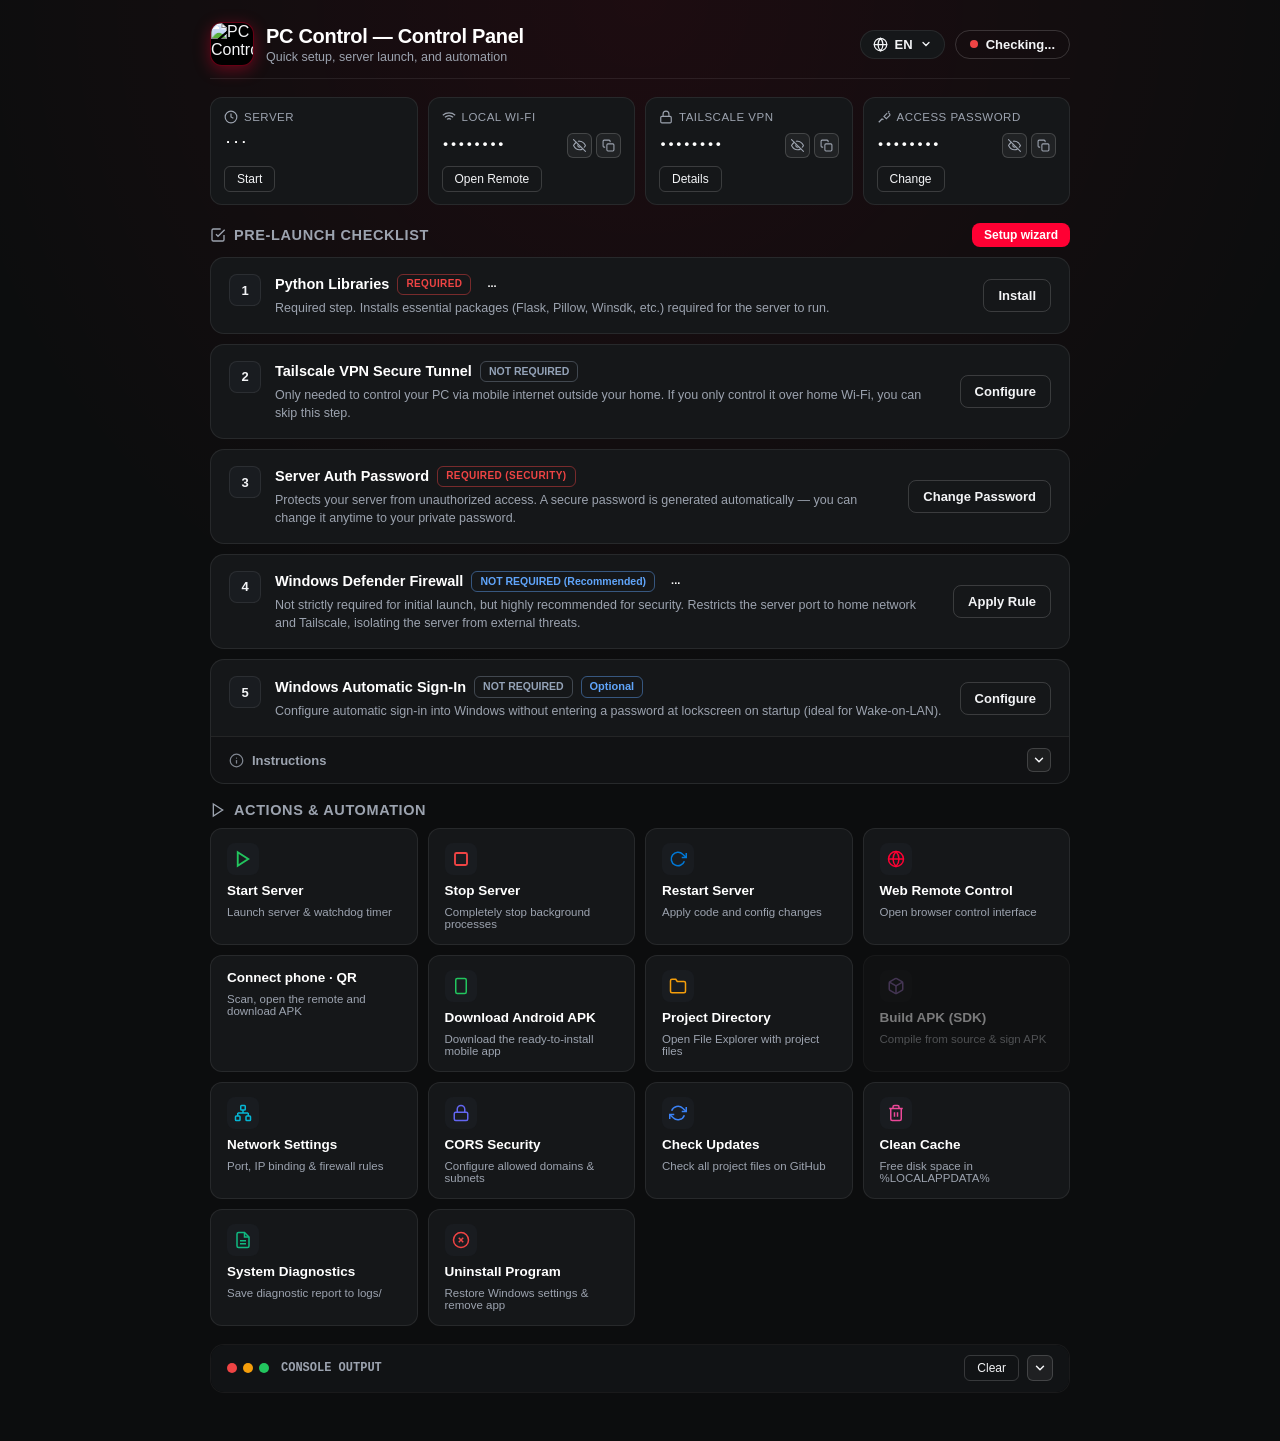
==== web/control_panel.html @ c19f44dc "fix(panel): System Diagnostics always failed ('tuple' object has no attribute 'get') load_journal() " ====
<!doctype html>
<html lang="en" translate="no" class="notranslate">
<head>
<meta charset="utf-8">
<meta name="viewport" content="width=device-width, initial-scale=1">
<meta name="google" content="notranslate">
<meta name="microsoft" content="notranslate">
<meta name="robots" content="notranslate, noindex, nofollow">
<meta http-equiv="Content-Language" content="en, ru, uk">
<meta http-equiv="Cache-Control" content="no-cache, no-store, must-revalidate">
<meta http-equiv="Pragma" content="no-cache">
<meta http-equiv="Expires" content="0">
<title>PC Control — Control Panel</title>
<link rel="icon" type="image/x-icon" href="/favicon.ico">
<link rel="apple-touch-icon" href="/logo.png">
<script>
  window.LOGO_DATA_URI = "[data-uri]";
</script>
<style>
  :root {
    color-scheme: dark;
    --bg: #0c0d0e;
    --surface: #151719;
    --surface-hover: #1b1e22;
    --surface-card: #191c20;
    --border: rgba(255, 255, 255, 0.08);
    --border-strong: rgba(255, 255, 255, 0.16);
    --text: #f3f4f6;
    --text-muted: #9ca3af;
    --brand-red: #ff0033;
    --brand-red-hover: #e6002e;
    --ok-green: #22c55e;
    --ok-bg: rgba(34, 197, 94, 0.12);
    --warn-amber: #f59e0b;
    --warn-bg: rgba(245, 158, 11, 0.12);
    --danger-red: #ef4444;
    --danger-bg: rgba(239, 68, 68, 0.12);
    --info-blue: #0078d6;
    --info-bg: rgba(0, 120, 214, 0.12);
    --font: -apple-system, BlinkMacSystemFont, "Segoe UI", Roboto, Inter, Helvetica, Arial, sans-serif;
    --font-mono: ui-monospace, SFMono-Regular, "Cascadia Code", Consolas, monospace;
    --primary: #3b82f6;
    --text-main: var(--text);
  }
  @keyframes fadeIn { from { opacity: 0; transform: translateY(-4px); } to { opacity: 1; transform: none; } }
  @keyframes pulse { 0%, 100% { opacity: 1; } 50% { opacity: 0.45; } }
  @keyframes spinAnim { from { transform: rotate(0deg); } to { transform: rotate(360deg); } }
  .spin { animation: spinAnim 0.9s linear infinite; }
  * { box-sizing: border-box; margin: 0; padding: 0; }
  body {
    background: radial-gradient(circle at 50% 0%, rgba(255, 0, 51, 0.07) 0%, rgba(12, 13, 14, 0) 45%), var(--bg);
    color: var(--text);
    font-family: var(--font);
    padding: 22px 20px 48px;
    min-height: 100vh;
    display: flex;
    justify-content: center;
  }
  .container {
    width: 100%;
    max-width: 860px;
    display: flex;
    flex-direction: column;
    gap: 18px;
  }
  
  /* Шапка */
  header {
    display: flex;
    align-items: center;
    justify-content: space-between;
    padding-bottom: 12px;
    border-bottom: 1px solid var(--border);
    flex-wrap: wrap;
    gap: 12px;
  }
  .brand-group {
    display: flex;
    align-items: center;
    gap: 12px;
  }
  .brand-icon {
    width: 44px;
    height: 44px;
    border-radius: 12px;
    background: #000000;
    display: flex;
    align-items: center;
    justify-content: center;
    box-shadow: 0 4px 16px rgba(255, 0, 51, 0.35);
    border: 1px solid rgba(255, 0, 51, 0.4);
    overflow: hidden;
    flex-shrink: 0;
  }
  .brand-icon img {
    width: 100%;
    height: 100%;
    object-fit: cover;
    display: block;
  }
  .brand-title {
    font-size: 20px;
    font-weight: 700;
    letter-spacing: -0.3px;
    color: #fff;
  }
  .brand-sub {
    font-size: 12.5px;
    color: var(--text-muted);
    margin-top: 2px;
  }
  .header-right {
    display: flex;
    align-items: center;
    gap: 10px;
  }

  /* Языковой переключатель */
  .lang-dropdown-wrap {
    position: relative;
    display: inline-block;
  }
  .lang-trigger-btn {
    display: inline-flex;
    align-items: center;
    gap: 7px;
    padding: 6px 12px;
    border-radius: 999px;
    font-size: 13px;
    font-weight: 600;
    background: var(--surface);
    border: 1px solid var(--border);
    color: var(--text);
    cursor: pointer;
    transition: all 0.15s ease;
    user-select: none;
  }
  .lang-trigger-btn:hover {
    background: var(--surface-hover);
    border-color: var(--border-strong);
  }
  .lang-trigger-btn:active {
    transform: scale(0.95);
  }
  .lang-arrow {
    transition: transform 0.2s ease;
  }
  .lang-dropdown-wrap.open .lang-arrow {
    transform: rotate(180deg);
  }
  .lang-menu {
    position: absolute;
    top: calc(100% + 6px);
    right: 0;
    min-width: 145px;
    background: #181a1d;
    border: 1px solid var(--border-strong);
    border-radius: 12px;
    padding: 6px;
    box-shadow: 0 10px 30px rgba(0, 0, 0, 0.5);
    display: none;
    flex-direction: column;
    gap: 2px;
    z-index: 100;
  }
  .lang-dropdown-wrap.open .lang-menu {
    display: flex;
    animation: fadeInMenu 0.15s ease;
  }
  @keyframes fadeInMenu {
    from { opacity: 0; transform: translateY(-4px); }
    to { opacity: 1; transform: translateY(0); }
  }
  .lang-opt {
    display: flex;
    align-items: center;
    gap: 10px;
    padding: 8px 10px;
    border-radius: 8px;
    font-size: 13px;
    cursor: pointer;
    color: var(--text-muted);
    transition: background 0.15s ease, color 0.15s ease;
  }
  .lang-opt:hover {
    background: rgba(255, 255, 255, 0.08);
    color: #fff;
  }
  .lang-opt.active {
    background: rgba(255, 0, 51, 0.15);
    color: #fff;
    font-weight: 600;
  }
  .lang-code {
    display: inline-block;
    padding: 2px 6px;
    border-radius: 4px;
    font-size: 11px;
    font-weight: 700;
    background: rgba(255, 255, 255, 0.08);
    color: var(--text);
  }
  .lang-opt.active .lang-code {
    background: var(--brand-red);
    color: #fff;
  }

  .server-status-pill {
    display: inline-flex;
    align-items: center;
    gap: 8px;
    padding: 6px 14px;
    border-radius: 999px;
    font-size: 13px;
    font-weight: 600;
    background: transparent;
    border: 1px solid var(--border-strong);
    white-space: nowrap;
    transition: border-color 0.15s, color 0.15s;
  }
  .server-status-pill.online {
    border-color: rgba(34, 197, 94, 0.45);
  }
  .server-status-pill.offline {
    border-color: rgba(239, 68, 68, 0.45);
  }
  .status-dot {
    width: 8px;
    height: 8px;
    border-radius: 50%;
    background: var(--text-muted);
  }
  .status-dot.online {
    background: var(--ok-green);
    box-shadow: 0 0 10px rgba(34, 197, 94, 0.8);
  }
  .status-dot.offline {
    background: var(--danger-red);
  }

  /* Сетка карточек сводки */
  .stats-grid {
    display: grid;
    grid-template-columns: repeat(4, minmax(0, 1fr));
    gap: 10px;
  }
  @media (max-width: 840px) {
    .stats-grid {
      grid-template-columns: repeat(2, minmax(0, 1fr));
      gap: 10px;
    }
  }
  @media (max-width: 460px) {
    .stats-grid {
      grid-template-columns: minmax(0, 1fr);
      gap: 8px;
    }
    .stat-card {
      padding: 10px 12px;
    }
  }

  .stat-card {
    background: var(--surface);
    border: 1px solid var(--border);
    border-radius: 12px;
    padding: 12px 13px;
    display: flex;
    flex-direction: column;
    justify-content: space-between;
    gap: 8px;
    min-width: 0;
    overflow: hidden;
    transition: border-color 0.15s ease;
  }
  .stat-card:hover {
    border-color: var(--border-strong);
  }
  .stat-label {
    font-size: 11.5px;
    color: var(--text-muted);
    text-transform: uppercase;
    letter-spacing: 0.5px;
    display: flex;
    align-items: center;
    gap: 6px;
    white-space: nowrap;
    overflow: hidden;
    text-overflow: ellipsis;
  }
  .stat-val-row {
    display: flex;
    align-items: center;
    justify-content: space-between;
    gap: 6px;
    min-height: 26px;
    min-width: 0;
    overflow: hidden;
  }
  .stat-val {
    font-size: 13.5px;
    font-weight: 600;
    color: #fff;
    white-space: nowrap;
    overflow: hidden;
    text-overflow: ellipsis;
    font-family: var(--font-mono);
    flex: 1 1 auto;
    min-width: 0;
    line-height: 1.25;
    letter-spacing: -0.2px;
    transition: opacity 0.18s ease, filter 0.18s ease, transform 0.18s ease;
  }
  .stat-val.morphing {
    opacity: 0.3;
    filter: blur(2px);
    transform: translateY(1px);
  }
  .secret-actions {
    display: inline-flex;
    align-items: center;
    gap: 4px;
    flex-shrink: 0;
  }
  .secret-action-btn {
    width: 25px;
    height: 25px;
    border-radius: 6px;
    background: rgba(255, 255, 255, 0.05);
    border: 1px solid var(--border-strong);
    color: var(--text-muted);
    display: inline-flex;
    align-items: center;
    justify-content: center;
    cursor: pointer;
    position: relative;
    padding: 0;
    flex-shrink: 0;
    transition: background 0.18s ease, border-color 0.18s ease, color 0.18s ease, transform 0.12s ease;
  }
  .secret-action-btn:hover {
    background: rgba(255, 255, 255, 0.12);
    color: #fff;
    border-color: rgba(255, 255, 255, 0.3);
  }
  .secret-action-btn:active {
    transform: scale(0.92);
  }
  .secret-action-btn.eye-toggle-btn.revealed {
    color: #60a5fa;
    border-color: rgba(96, 165, 250, 0.45);
    background: rgba(96, 165, 250, 0.12);
  }
  .secret-action-btn.copy-val-btn.copied {
    color: #22c55e;
    border-color: rgba(34, 197, 94, 0.55);
    background: rgba(34, 197, 94, 0.15);
  }
  .sec-icon-stack {
    position: relative;
    width: 14px;
    height: 14px;
    display: flex;
    align-items: center;
    justify-content: center;
    pointer-events: none;
  }
  .sec-svg {
    position: absolute;
    width: 13px;
    height: 13px;
    transition: opacity 0.24s cubic-bezier(0.4, 0, 0.2, 1), transform 0.24s cubic-bezier(0.4, 0, 0.2, 1);
  }
  .eye-toggle-btn .icon-eye-off {
    opacity: 1;
    transform: scale(1) rotate(0deg);
  }
  .eye-toggle-btn .icon-eye-on {
    opacity: 0;
    transform: scale(0.5) rotate(-25deg);
  }
  .eye-toggle-btn.revealed .icon-eye-off {
    opacity: 0;
    transform: scale(0.5) rotate(25deg);
  }
  .eye-toggle-btn.revealed .icon-eye-on {
    opacity: 1;
    transform: scale(1) rotate(0deg);
  }
  .copy-val-btn .icon-copy {
    opacity: 1;
    transform: scale(1) rotate(0deg);
  }
  .copy-val-btn .icon-check {
    opacity: 0;
    transform: scale(0.4) rotate(-20deg);
  }
  .copy-val-btn.copied .icon-copy {
    opacity: 0;
    transform: scale(0.4) rotate(20deg);
  }
  .copy-val-btn.copied .icon-check {
    opacity: 1;
    transform: scale(1) rotate(0deg);
  }
  .modal-input-wrap {
    position: relative;
    display: flex;
    align-items: center;
    gap: 6px;
    width: 100%;
  }
  .modal-input-wrap .modal-input {
    flex: 1;
    min-width: 0;
  }
  .modal-input.pwd-masked {
    -webkit-text-security: disc !important;
    text-security: disc !important;
  }
  .modal-input.pwd-masked.pwd-revealed {
    -webkit-text-security: none !important;
    text-security: none !important;
  }
  .modal-input-wrap .secret-action-btn {
    width: 36px;
    height: 36px;
    border-radius: 8px;
  }
  .stat-btn {
    align-self: flex-start;
    background: transparent;
    border: 1px solid var(--border-strong);
    color: var(--text);
    padding: 5px 12px;
    font-size: 12px;
    border-radius: 6px;
    cursor: pointer;
    transition: background 0.15s;
  }
  .stat-btn:hover { background: rgba(255, 255, 255, 0.08); }

  /* Секции */
  .section-title {
    font-size: 14.5px;
    font-weight: 700;
    text-transform: uppercase;
    letter-spacing: 0.6px;
    color: var(--text-muted);
    margin-bottom: 10px;
    display: flex;
    align-items: center;
    gap: 8px;
  }

  /* Баннер первоначальной автоматической настройки */
  .setup-banner {
    display: flex;
    align-items: center;
    gap: 12px;
    background: rgba(59, 130, 246, 0.08);
    border: 1px solid rgba(59, 130, 246, 0.28);
    border-radius: 12px;
    padding: 12px 16px;
    margin-bottom: 12px;
    animation: fadeIn 0.3s ease;
  }
  .setup-banner.success {
    background: rgba(34, 197, 94, 0.08);
    border-color: rgba(34, 197, 94, 0.28);
  }
  .setup-banner.error {
    background: rgba(239, 68, 68, 0.08);
    border-color: rgba(239, 68, 68, 0.28);
  }
  .setup-banner-icon {
    display: flex;
    align-items: center;
    color: var(--primary);
  }
  .setup-banner.success .setup-banner-icon {
    color: var(--ok-green);
  }
  .setup-banner.error .setup-banner-icon {
    color: var(--danger-red);
  }
  .setup-banner-title {
    font-size: 13px;
    font-weight: 600;
    color: var(--text-main);
  }
  .setup-banner-desc {
    font-size: 12px;
    color: var(--text-muted);
    margin-top: 2px;
  }

  /* Баннер доступного обновления (немодальный, отключаемый) */
  .update-banner {
    display: flex;
    align-items: center;
    justify-content: space-between;
    gap: 14px;
    background: linear-gradient(90deg, rgba(59, 130, 246, 0.14), rgba(147, 51, 234, 0.10));
    border: 1px solid rgba(96, 165, 250, 0.45);
    border-radius: 12px;
    padding: 11px 16px;
    margin-bottom: 12px;
    animation: fadeIn 0.3s ease;
  }
  .update-banner-content {
    display: flex;
    align-items: center;
    gap: 12px;
    flex: 1;
    min-width: 0;
  }
  .update-banner-icon {
    display: flex;
    align-items: center;
    color: #60a5fa;
    flex-shrink: 0;
  }
  .update-banner-text {
    display: flex;
    flex-direction: column;
    gap: 2px;
    min-width: 0;
  }
  .update-banner-title {
    font-size: 13.5px;
    font-weight: 600;
    color: #f1f5f9;
  }
  .update-banner-desc {
    font-size: 12px;
    color: #94a3b8;
    white-space: nowrap;
    overflow: hidden;
    text-overflow: ellipsis;
  }
  .update-banner-actions {
    display: flex;
    align-items: center;
    gap: 8px;
    flex-shrink: 0;
  }
  .btn-update-now {
    background: #3b82f6;
    color: #ffffff;
    border: 1px solid rgba(255, 255, 255, 0.2);
    border-radius: 8px;
    padding: 6px 14px;
    font-size: 12.5px;
    font-weight: 600;
    cursor: pointer;
    transition: all 0.15s ease;
  }
  .btn-update-now:hover {
    background: #2563eb;
    transform: translateY(-1px);
  }
  .btn-update-dismiss {
    background: transparent;
    color: #94a3b8;
    border: none;
    border-radius: 6px;
    width: 28px;
    height: 28px;
    display: inline-flex;
    align-items: center;
    justify-content: center;
    font-size: 14px;
    cursor: pointer;
    transition: all 0.15s ease;
  }
  .btn-update-dismiss:hover {
    color: #f87171;
    background: rgba(239, 68, 68, 0.12);
  }
  .badge.running {
    animation: pulse 1.5s infinite;
  }

  /* Чек-лист шагов */
  .checklist {
    display: flex;
    flex-direction: column;
    gap: 10px;
  }
  .step-card {
    background: var(--surface);
    border: 1px solid var(--border);
    border-radius: 14px;
    padding: 16px 18px;
    display: flex;
    align-items: center;
    justify-content: space-between;
    gap: 16px;
    transition: transform 0.1s ease, border-color 0.15s ease;
  }
  .step-card:hover {
    border-color: var(--border-strong);
  }
  .step-left {
    display: flex;
    align-items: flex-start;
    gap: 14px;
    flex: 1;
  }
  .step-num {
    width: 32px;
    height: 32px;
    border-radius: 8px;
    background: var(--surface-card);
    border: 1px solid var(--border);
    display: flex;
    align-items: center;
    justify-content: center;
    font-weight: 700;
    font-size: 13px;
    color: var(--text);
    flex-shrink: 0;
  }
  .step-info {
    display: flex;
    flex-direction: column;
    gap: 4px;
  }
  .step-title {
    font-size: 14.5px;
    font-weight: 600;
    color: #fff;
    display: flex;
    align-items: center;
    gap: 8px;
    flex-wrap: wrap;
  }
  .step-desc {
    font-size: 12.5px;
    color: var(--text-muted);
    line-height: 1.45;
  }
  .badge {
    display: inline-flex;
    align-items: center;
    justify-content: center;
    padding: 3px 8px;
    border-radius: 6px;
    font-size: 11px;
    font-weight: 600;
    white-space: nowrap;
    background: transparent;
    line-height: 1.25;
  }
  .badge-ok {
    background: transparent;
    color: var(--ok-green);
    border: 1px solid rgba(34, 197, 94, 0.45);
  }
  .badge-warn {
    background: transparent;
    color: var(--warn-amber);
    border: 1px solid rgba(245, 158, 11, 0.45);
  }
  .badge-danger {
    background: transparent;
    color: var(--danger-red);
    border: 1px solid rgba(239, 68, 68, 0.45);
  }
  .badge-info {
    background: transparent;
    color: #60a5fa;
    border: 1px solid rgba(96, 165, 250, 0.45);
  }
  .badge-req {
    background: transparent;
    color: var(--danger-red);
    border: 1px solid rgba(239, 68, 68, 0.45);
    font-weight: 700;
    text-transform: uppercase;
    letter-spacing: 0.4px;
    font-size: 10px;
  }
  .badge-opt {
    background: transparent;
    color: #94a3b8;
    border: 1px solid rgba(148, 163, 184, 0.35);
    font-weight: 600;
    font-size: 10.5px;
  }
  .badge-rec {
    background: transparent;
    color: #60a5fa;
    border: 1px solid rgba(96, 165, 250, 0.45);
    font-weight: 600;
    font-size: 10.5px;
  }

  .step-actions {
    display: flex;
    align-items: center;
    gap: 8px;
    flex-shrink: 0;
  }

  /* Стили для карточки Автоматического входа Windows */
  .step-card-autologon {
    display: flex;
    flex-direction: column;
    align-items: stretch;
    padding: 0;
    gap: 0;
    overflow: hidden;
  }
  .step-card-main {
    display: flex;
    align-items: center;
    justify-content: space-between;
    gap: 16px;
    padding: 16px 18px;
    width: 100%;
    box-sizing: border-box;
  }
  .autologon-collapse-wrap {
    border-top: 1px solid var(--border);
    width: 100%;
    background: rgba(0, 0, 0, 0.2);
  }
  .autologon-toggle-btn {
    width: 100%;
    background: transparent;
    border: none;
    padding: 11px 18px;
    display: flex;
    align-items: center;
    justify-content: space-between;
    color: var(--text-muted);
    font-size: 13px;
    font-weight: 600;
    cursor: pointer;
    transition: background 0.15s, color 0.15s;
    user-select: none;
    box-sizing: border-box;
  }
  .autologon-toggle-btn:hover {
    background: rgba(255, 255, 255, 0.04);
    color: var(--text);
  }
  .autologon-toggle-left {
    display: flex;
    align-items: center;
    gap: 8px;
  }
  .autologon-chevron-btn {
    width: 24px;
    height: 24px;
    border-radius: 6px;
    background: rgba(255, 255, 255, 0.05);
    border: 1px solid var(--border-strong);
    display: flex;
    align-items: center;
    justify-content: center;
    color: var(--text);
    transition: background 0.15s, border-color 0.15s;
  }
  .autologon-chevron-svg {
    transition: transform 0.28s cubic-bezier(0.4, 0, 0.2, 1);
  }
  .autologon-panel.collapsed .autologon-chevron-svg {
    transform: rotate(0deg);
  }
  .autologon-panel:not(.collapsed) .autologon-chevron-svg {
    transform: rotate(180deg);
  }
  .autologon-panel {
    max-height: 850px;
    overflow: hidden;
    transition: max-height 0.35s cubic-bezier(0.4, 0, 0.2, 1), opacity 0.25s ease;
    opacity: 1;
  }
  .autologon-panel.collapsed {
    max-height: 0;
    opacity: 0;
    pointer-events: none;
  }
  .autologon-panel-body {
    padding: 8px 18px 18px 18px;
    display: flex;
    flex-direction: column;
    gap: 12px;
  }
  .autologon-steps {
    margin: 0;
    padding-left: 20px;
    color: #e2e8f0;
    font-size: 12.5px;
    line-height: 1.6;
  }
  .autologon-steps li {
    margin-bottom: 5px;
  }
  .autologon-steps code {
    background: rgba(255, 255, 255, 0.09);
    padding: 2px 6px;
    border-radius: 4px;
    font-family: var(--font-mono);
    color: #60a5fa;
    font-size: 11.5px;
  }
  .instr-missing-box {
    background: rgba(245, 158, 11, 0.04);
    border: 1px solid rgba(245, 158, 11, 0.18);
    border-radius: 9px;
    padding: 10px 14px;
  }
  .instr-missing-title {
    font-size: 12.5px;
    font-weight: 600;
    color: #f59e0b;
    margin-bottom: 4px;
    display: flex;
    align-items: center;
    gap: 6px;
  }
  .instr-missing-desc {
    font-size: 12px;
    color: #cbd5e1;
    line-height: 1.5;
  }
  .instr-missing-desc strong {
    color: #fff;
  }
  .hello-control-section {
    display: flex;
    align-items: center;
    justify-content: space-between;
    padding: 12px 14px;
    background: rgba(0, 0, 0, 0.4);
    border: 1px solid var(--border-strong);
    border-radius: 10px;
    margin-top: 4px;
    flex-wrap: wrap;
    gap: 12px;
  }
  .hello-control-left {
    display: flex;
    align-items: center;
    gap: 10px;
  }
  .hello-status-lbl {
    font-size: 13px;
    font-weight: 600;
    color: #fff;
  }
  .hello-status-badge {
    display: inline-flex;
    align-items: center;
    gap: 7px;
    padding: 4px 10px;
    border-radius: 7px;
    font-size: 11.5px;
    font-weight: 600;
    background: transparent;
    border: 1px solid var(--border-strong);
    transition: border-color 0.15s, color 0.15s;
  }
  .hello-status-badge.status-enabled {
    border-color: rgba(34, 197, 94, 0.45);
    color: var(--ok-green);
  }
  .hello-status-badge.status-disabled {
    border-color: rgba(239, 68, 68, 0.45);
    color: var(--danger-red);
  }
  .hello-status-dot {
    width: 8px;
    height: 8px;
    border-radius: 50%;
    display: inline-block;
  }
  .hello-status-dot.dot-enabled {
    background: #22c55e;
    box-shadow: 0 0 8px rgba(34, 197, 94, 0.7);
  }
  .hello-status-dot.dot-disabled {
    background: #ef4444;
    box-shadow: 0 0 8px rgba(239, 68, 68, 0.7);
  }
  .btn-sm {
    padding: 6px 12px;
    font-size: 12px;
  }

  /* Кнопки */
  button {
    font-family: inherit;
    cursor: pointer;
    border: none;
    outline: none;
  }
  .btn {
    padding: 8px 14px;
    font-size: 13px;
    font-weight: 600;
    border-radius: 8px;
    display: inline-flex;
    align-items: center;
    gap: 6px;
    transition: background 0.15s, transform 0.08s ease, box-shadow 0.15s;
    white-space: nowrap;
    user-select: none;
  }
  .btn:active, .stat-btn:active {
    transform: scale(0.95);
  }
  .btn-primary {
    background: var(--brand-red);
    color: #fff;
  }
  .btn-primary:hover { background: var(--brand-red-hover); }
  .btn-secondary {
    background: transparent;
    color: var(--text);
    border: 1px solid var(--border-strong);
    transition: background 0.15s, border-color 0.15s, color 0.15s, transform 0.08s ease;
  }
  .btn-secondary:hover {
    background: rgba(255, 255, 255, 0.08);
    border-color: rgba(255, 255, 255, 0.3);
  }

  /* Главный блок кнопок управления */
  .main-actions-grid {
    display: grid;
    grid-template-columns: repeat(auto-fit, minmax(180px, 1fr));
    gap: 10px;
  }
  .action-box {
    background: var(--surface);
    border: 1px solid var(--border);
    border-radius: 12px;
    padding: 14px 16px;
    display: flex;
    flex-direction: column;
    gap: 8px;
    cursor: pointer;
    transition: border-color 0.15s, background 0.15s, transform 0.08s ease, box-shadow 0.15s;
    text-align: left;
    position: relative;
    user-select: none;
  }
  .action-box:hover {
    border-color: var(--border-strong);
    background: var(--surface-hover);
  }
  .action-box:active {
    transform: scale(0.96);
  }
  button.action-box {
    font-family: inherit;
    font-size: inherit;
    line-height: inherit;
    color: inherit;
    width: 100%;
    margin: 0;
  }
  .action-box:disabled,
  .action-box.disabled,
  .action-box[disabled] {
    opacity: 0.45;
    cursor: not-allowed;
    pointer-events: none;
    filter: grayscale(0.6);
    transform: none !important;
    box-shadow: none !important;
  }

  /* Анимация выполнения (Running / Busy) */
  @keyframes actionBoxPulse {
    0% {
      box-shadow: 0 0 0 0 rgba(255, 0, 51, 0.5);
      border-color: rgba(255, 0, 51, 0.9);
    }
    50% {
      box-shadow: 0 0 0 8px rgba(255, 0, 51, 0);
      border-color: rgba(255, 0, 51, 0.4);
    }
    100% {
      box-shadow: 0 0 0 0 rgba(255, 0, 51, 0.5);
      border-color: rgba(255, 0, 51, 0.9);
    }
  }
  .action-box.running {
    pointer-events: none;
    animation: actionBoxPulse 1.2s infinite ease-in-out;
    background: rgba(255, 0, 51, 0.08) !important;
    border-color: rgba(255, 0, 51, 0.8) !important;
  }
  .action-box.running .action-box-icon {
    animation: spinIcon 0.8s linear infinite;
  }

  .btn.running, .stat-btn.running {
    pointer-events: none;
    position: relative;
    opacity: 0.85;
    padding-right: 32px !important;
  }
  .btn.running::after, .stat-btn.running::after {
    content: '';
    position: absolute;
    right: 10px;
    top: calc(50% - 6px);
    width: 12px;
    height: 12px;
    border: 2px solid rgba(255, 255, 255, 0.3);
    border-top-color: #fff;
    border-radius: 50%;
    animation: spinIcon 0.6s linear infinite;
  }

  @keyframes spinIcon {
    from { transform: rotate(0deg); }
    to { transform: rotate(360deg); }
  }

  .action-box-icon {
    width: 32px;
    height: 32px;
    border-radius: 8px;
    background: var(--surface-card);
    display: flex;
    align-items: center;
    justify-content: center;
  }
  .action-box-title {
    font-size: 13.5px;
    font-weight: 600;
    color: #fff;
  }
  .action-box-desc {
    font-size: 11.5px;
    color: var(--text-muted);
  }

  /* Терминал / Консоль логов (Сворачиваемый) */
  .terminal-card {
    background: #060708;
    border: 1px solid var(--border);
    border-radius: 14px;
    overflow: hidden;
    display: flex;
    flex-direction: column;
    transition: border-color 0.15s ease;
  }
  .terminal-card:hover {
    border-color: var(--border-strong);
  }
  .terminal-header {
    background: #111315;
    padding: 10px 16px;
    border-bottom: 1px solid transparent;
    display: flex;
    align-items: center;
    justify-content: space-between;
    cursor: pointer;
    user-select: none;
    transition: background 0.15s;
  }
  .terminal-card:not(.collapsed) .terminal-header {
    border-bottom-color: var(--border);
  }
  .terminal-header:hover {
    background: #16181b;
  }
  .terminal-header-left {
    display: flex;
    align-items: center;
    gap: 12px;
  }
  .terminal-dots {
    display: flex;
    gap: 6px;
  }
  .terminal-dot {
    width: 10px;
    height: 10px;
    border-radius: 50%;
  }
  .terminal-title {
    font-size: 12px;
    font-weight: 600;
    color: var(--text-muted);
    font-family: var(--font-mono);
    display: flex;
    align-items: center;
    gap: 8px;
  }
  .terminal-header-right {
    display: flex;
    align-items: center;
    gap: 8px;
  }
  .chevron-btn {
    width: 26px;
    height: 26px;
    border-radius: 6px;
    background: rgba(255, 255, 255, 0.06);
    border: 1px solid var(--border-strong);
    display: flex;
    align-items: center;
    justify-content: center;
    color: var(--text);
    transition: background 0.15s, border-color 0.15s;
  }
  .chevron-btn:hover {
    background: rgba(255, 255, 255, 0.14);
    border-color: rgba(255, 255, 255, 0.3);
  }
  .chevron-svg {
    transition: transform 0.28s cubic-bezier(0.4, 0, 0.2, 1);
  }
  /* Стрелка указывает вниз в свернутом состоянии, вверх в развернутом */
  .terminal-card.collapsed .chevron-svg {
    transform: rotate(0deg);
  }
  .terminal-card:not(.collapsed) .chevron-svg {
    transform: rotate(180deg);
  }

  .terminal-body {
    padding: 14px 16px;
    max-height: 220px;
    overflow-y: auto;
    font-family: var(--font-mono);
    font-size: 12px;
    line-height: 1.5;
    color: #d1d5db;
    white-space: pre-wrap;
    word-break: break-all;
    transition: max-height 0.3s cubic-bezier(0.4, 0, 0.2, 1), padding 0.3s ease, opacity 0.2s ease;
  }
  .terminal-card.collapsed .terminal-body {
    max-height: 0;
    padding-top: 0;
    padding-bottom: 0;
    opacity: 0;
    pointer-events: none;
  }
  .terminal-body::-webkit-scrollbar { width: 6px; }
  .terminal-body::-webkit-scrollbar-thumb { background: rgba(255,255,255,0.15); border-radius: 4px; }

  /* Всплывающие уведомления (Toast) */
  .toast-container {
    position: fixed;
    top: 20px;
    right: 20px;
    display: flex;
    flex-direction: column;
    gap: 10px;
    z-index: 9999;
    pointer-events: none;
  }
  .toast {
    pointer-events: auto;
    min-width: 280px;
    max-width: 420px;
    background: #17191d;
    border: 1px solid var(--border-strong);
    border-radius: 12px;
    padding: 12px 16px;
    box-shadow: 0 10px 30px rgba(0, 0, 0, 0.65);
    display: flex;
    align-items: flex-start;
    gap: 12px;
    color: #fff;
    font-size: 13px;
    line-height: 1.4;
    transform: translateX(120%);
    opacity: 0;
    transition: transform 0.26s cubic-bezier(0.16, 1, 0.3, 1), opacity 0.2s ease;
  }
  .toast.show {
    transform: translateX(0);
    opacity: 1;
  }
  .toast-info { border-left: 4px solid var(--info-blue); }
  .toast-success { border-left: 4px solid var(--ok-green); }
  .toast-warn { border-left: 4px solid var(--warn-amber); }
  .toast-error { border-left: 4px solid var(--danger-red); }
  .toast-title {
    font-weight: 700;
    font-size: 13px;
    margin-bottom: 2px;
  }
  .toast-desc {
    font-size: 11.5px;
    color: var(--text-muted);
  }
  .toast-spin {
    animation: toastSpinAnim 0.85s linear infinite;
  }
  @keyframes toastSpinAnim {
    from { transform: rotate(0deg); }
    to { transform: rotate(360deg); }
  }

  /* Модальные окна */
  .modal-backdrop {
    position: fixed;
    inset: 0;
    background: rgba(0, 0, 0, 0.72);
    backdrop-filter: blur(5px);
    display: none;
    align-items: center;
    justify-content: center;
    z-index: 100;
  }
  .modal-backdrop.open { display: flex; }
  .modal-dialog {
    background: var(--surface);
    border: 1px solid var(--border-strong);
    border-radius: 16px;
    padding: 24px;
    width: 90%;
    max-width: 440px;
    display: flex;
    flex-direction: column;
    gap: 16px;
    box-shadow: 0 16px 40px rgba(0,0,0,0.6);
    max-height: 90vh;
    overflow-y: auto;
  }
  .modal-title { font-size: 17px; font-weight: 700; }
  .modal-input {
    width: 100%;
    background: var(--bg);
    border: 1px solid var(--border-strong);
    border-radius: 8px;
    padding: 10px 14px;
    font-size: 14px;
    color: #fff;
    font-family: var(--font-mono);
    outline: none;
  }
  .modal-input:focus { border-color: var(--brand-red); }
  .modal-actions { display: flex; justify-content: flex-end; gap: 8px; flex-wrap: wrap; }

  /* Мастер первоначальной настройки */
  .wiz-open-btn { margin-left: auto; font-size: 12px; padding: 5px 12px; text-transform: none; letter-spacing: 0; }
  .wiz-dialog { max-width: 540px; }
  .wiz-sub { font-size: 13px; color: var(--text-muted); line-height: 1.45; }
  .wiz-steps { display: flex; flex-direction: column; gap: 8px; }
  .wiz-step { display: flex; gap: 10px; align-items: flex-start; padding: 10px 12px; border: 1px solid var(--border-strong); border-radius: 10px; background: var(--bg); }
  .wiz-ico { width: 22px; height: 22px; flex: 0 0 22px; border-radius: 50%; display: flex; align-items: center; justify-content: center; font-size: 12px; font-weight: 700; border: 1px solid var(--border-strong); color: var(--text-muted); }
  .wiz-step.run .wiz-ico { border-color: #f59e0b; border-top-color: transparent; animation: toastSpinAnim 0.85s linear infinite; }
  .wiz-step.ok .wiz-ico { background: var(--ok-bg); border-color: var(--ok-green); color: var(--ok-green); }
  .wiz-step.warn .wiz-ico { background: rgba(245, 158, 11, 0.12); border-color: #f59e0b; color: #f59e0b; }
  .wiz-step.fail { border-color: rgba(239, 68, 68, 0.55); }
  .wiz-step.fail .wiz-ico { background: var(--danger-bg); border-color: var(--danger-red); color: var(--danger-red); }
  .wiz-body { flex: 1; min-width: 0; }
  .wiz-name { font-size: 13.5px; font-weight: 600; }
  .wiz-msg { font-size: 12.5px; color: var(--text-muted); line-height: 1.45; margin-top: 3px; word-break: break-word; white-space: pre-line; }
  .wiz-step.fail .wiz-msg { color: #fca5a5; }
  .wiz-inline-actions { display: flex; gap: 8px; margin-top: 8px; flex-wrap: wrap; }

  /* Модальное окно ошибки */
  .modal-dialog.error-dialog {
    border-color: rgba(239, 68, 68, 0.55);
    box-shadow: 0 18px 48px rgba(239, 68, 68, 0.18), 0 24px 60px rgba(0, 0, 0, 0.85);
    max-width: 520px;
  }
  .error-modal-header {
    display: flex;
    align-items: flex-start;
    gap: 14px;
  }
  .error-modal-icon {
    width: 42px;
    height: 42px;
    border-radius: 12px;
    background: rgba(239, 68, 68, 0.15);
    border: 1px solid rgba(239, 68, 68, 0.4);
    display: flex;
    align-items: center;
    justify-content: center;
    color: var(--danger-red);
    flex-shrink: 0;
  }
  .error-code-badge {
    display: inline-block;
    background: transparent;
    color: var(--danger-red);
    border: 1px solid rgba(239, 68, 68, 0.45);
    padding: 2px 8px;
    border-radius: 6px;
    font-family: var(--font-mono);
    font-size: 11px;
    font-weight: 700;
    letter-spacing: 0.5px;
  }
  .error-details-box {
    background: #08090a;
    border: 1px solid rgba(255, 255, 255, 0.1);
    border-radius: 8px;
    padding: 10px 12px;
    max-height: 180px;
    overflow-y: auto;
    font-family: var(--font-mono);
    font-size: 11.5px;
    line-height: 1.5;
    color: #e5e7eb;
    white-space: pre-wrap;
    word-break: break-all;
  }

  /* Модальное окно сведений Tailscale */
  .ts-modal-dialog {
    max-width: 500px;
    gap: 14px;
  }
  .ts-modal-header {
    display: flex;
    align-items: center;
    gap: 12px;
  }
  .ts-modal-icon {
    width: 40px;
    height: 40px;
    border-radius: 10px;
    background: transparent;
    border: 1px solid rgba(34, 197, 94, 0.45);
    color: var(--ok-green);
    display: flex;
    align-items: center;
    justify-content: center;
    flex-shrink: 0;
  }
  .ts-modal-icon.icon-stopped {
    border-color: rgba(239, 68, 68, 0.45);
    color: var(--danger-red);
  }
  .ts-modal-sub {
    font-size: 12.5px;
    color: var(--text-muted);
    margin-top: 2px;
    line-height: 1.4;
  }
  .ts-status-row {
    display: flex;
    align-items: center;
    justify-content: space-between;
    padding: 8px 12px;
    background: rgba(255, 255, 255, 0.03);
    border: 1px solid var(--border);
    border-radius: 8px;
  }
  .ts-status-label {
    font-size: 13px;
    font-weight: 600;
    color: var(--text);
  }
  .ts-info-grid {
    display: grid;
    grid-template-columns: 1fr;
    gap: 8px;
  }
  .ts-info-card {
    background: rgba(255, 255, 255, 0.02);
    border: 1px solid var(--border);
    border-radius: 8px;
    padding: 9px 12px;
  }
  .ts-info-label {
    font-size: 11px;
    font-weight: 600;
    color: var(--text-muted);
    text-transform: uppercase;
    letter-spacing: 0.4px;
    margin-bottom: 4px;
  }
  .ts-info-val-row {
    display: flex;
    align-items: center;
    justify-content: space-between;
    gap: 8px;
  }
  .ts-info-val {
    font-family: var(--font-mono);
    font-size: 13.5px;
    color: #fff;
    word-break: break-all;
  }
  .ts-meta-box {
    display: flex;
    flex-direction: column;
    gap: 6px;
    background: rgba(255, 255, 255, 0.02);
    border: 1px solid var(--border);
    border-radius: 8px;
    padding: 9px 12px;
    font-size: 12.5px;
  }
  .ts-meta-row {
    display: flex;
    align-items: center;
    justify-content: space-between;
    gap: 8px;
  }
  .ts-meta-lbl {
    color: var(--text-muted);
  }
  .ts-meta-val {
    font-weight: 600;
    color: var(--text);
    font-family: var(--font-mono);
    font-size: 12px;
  }
  .ts-peers-section {
    display: flex;
    flex-direction: column;
    gap: 6px;
  }
  .ts-peers-title {
    font-size: 11.5px;
    font-weight: 600;
    text-transform: uppercase;
    letter-spacing: 0.4px;
    color: var(--text-muted);
  }
  .ts-peers-list {
    display: flex;
    flex-direction: column;
    gap: 4px;
    max-height: 110px;
    overflow-y: auto;
  }
  .ts-peer-item {
    display: flex;
    align-items: center;
    justify-content: space-between;
    padding: 6px 10px;
    border-radius: 6px;
    background: rgba(255, 255, 255, 0.03);
    border: 1px solid var(--border);
    font-size: 12px;
  }
  .ts-peer-left {
    display: flex;
    align-items: center;
    gap: 7px;
  }
  .ts-peer-dot {
    width: 6px;
    height: 6px;
    border-radius: 50%;
  }
  .ts-peer-dot.online {
    background: #22c55e;
    box-shadow: 0 0 6px rgba(34, 197, 94, 0.7);
  }
  .ts-peer-dot.offline {
    background: #6b7280;
  }
  .ts-peer-name {
    font-weight: 500;
    color: var(--text);
  }
  .ts-peer-ip {
    font-family: var(--font-mono);
    color: var(--text-muted);
    font-size: 11px;
  }
  .ts-guide-box {
    background: rgba(255, 255, 255, 0.02);
    border: 1px solid var(--border);
    border-radius: 8px;
    padding: 10px 12px;
  }
  .ts-guide-title {
    font-size: 12px;
    font-weight: 600;
    color: var(--text);
    margin-bottom: 6px;
  }
  .ts-guide-steps {
    margin-left: 18px;
    font-size: 12px;
    color: var(--text-muted);
    line-height: 1.5;
  }
  .ts-guide-steps li {
    margin-bottom: 2px;
  }

  /* Встроенный пульт дистанционного управления (In-App Remote View) */
  .remote-view-container {
    position: fixed;
    inset: 0;
    z-index: 9999;
    background: var(--bg-primary, #0c0d12);
    display: flex;
    flex-direction: column;
    width: 100vw;
    height: 100vh;
    overflow: hidden;
  }
  .remote-view-header {
    height: 52px;
    background: rgba(18, 20, 29, 0.96);
    border-bottom: 1px solid rgba(255, 255, 255, 0.08);
    backdrop-filter: blur(12px);
    display: flex;
    align-items: center;
    justify-content: space-between;
    padding: 0 16px;
    gap: 12px;
    flex-shrink: 0;
    user-select: none;
  }
  .remote-back-btn {
    display: inline-flex;
    align-items: center;
    gap: 8px;
    background: rgba(255, 255, 255, 0.06);
    border: 1px solid rgba(255, 255, 255, 0.12);
    color: #e5e7eb;
    padding: 7px 14px;
    border-radius: 8px;
    font-size: 13px;
    font-weight: 600;
    cursor: pointer;
    transition: all 0.18s ease;
  }
  .remote-back-btn:hover {
    background: rgba(255, 255, 255, 0.12);
    border-color: rgba(255, 255, 255, 0.24);
    color: #fff;
    transform: translateX(-2px);
  }
  .remote-header-center {
    display: flex;
    align-items: center;
    gap: 10px;
    min-width: 0;
  }
  .remote-header-title {
    font-size: 13.5px;
    font-weight: 600;
    color: #f3f4f6;
    letter-spacing: -0.2px;
  }
  .remote-header-badge {
    background: transparent;
    border: 1px solid rgba(34, 197, 94, 0.45);
    color: var(--ok-green);
    font-family: var(--font-mono);
    font-size: 11px;
    font-weight: 600;
    padding: 3px 9px;
    border-radius: 999px;
  }
  .remote-header-actions {
    display: flex;
    align-items: center;
    gap: 8px;
  }
  .remote-header-icon-btn {
    display: inline-flex;
    align-items: center;
    gap: 6px;
    background: rgba(255, 255, 255, 0.05);
    border: 1px solid rgba(255, 255, 255, 0.1);
    color: #9ca3af;
    padding: 7px 11px;
    border-radius: 7px;
    font-size: 12px;
    cursor: pointer;
    transition: all 0.15s ease;
  }
  .remote-header-icon-btn:hover {
    background: rgba(255, 255, 255, 0.12);
    border-color: rgba(255, 255, 255, 0.2);
    color: #fff;
  }
  .remote-frame-wrap {
    flex: 1;
    width: 100%;
    height: calc(100% - 52px);
    position: relative;
    background: #000;
  }
  .remote-frame-wrap iframe {
    width: 100%;
    height: 100%;
    border: none;
    display: block;
  }
  @media (max-width: 600px) {
    .step-card-main { flex-direction: column; align-items: stretch; gap: 16px; }
    body { padding: 12px 10px 32px; }
    .step-card { flex-direction: column; align-items: stretch; }
    .step-actions { width: 100%; }
    .step-actions .btn { width: 100%; }
    .toast-container { left: 10px; right: 10px; top: 10px; }
    .toast { min-width: 0; max-width: none; }
    .update-banner { flex-direction: column; align-items: stretch; }
    .remote-header-title { display: none; }
  }
</style>
</head>
<body class="notranslate" translate="no">

  <!-- Встроенный в приложение пульт управления (In-App Remote Control) -->
  <div id="remoteViewContainer" class="remote-view-container" style="display: none;">
    <div class="remote-view-header">
      <button type="button" class="remote-back-btn" onclick="closeRemoteView()" id="btnRemoteBack" title="Панель управления">
        <svg width="16" height="16" viewBox="0 0 24 24" fill="none" stroke="currentColor" stroke-width="2.2" stroke-linecap="round" stroke-linejoin="round">
          <line x1="19" y1="12" x2="5" y2="12"></line>
          <polyline points="12 19 5 12 12 5"></polyline>
        </svg>
        <span data-i18n="btn_back_to_panel">Панель управления</span>
      </button>

      <div class="remote-header-center">
        <span class="remote-header-title" data-i18n="remote_view_title">Пульт управления</span>
        <span class="remote-header-badge" id="remoteViewUrlBadge">127.0.0.1:5000</span>
      </div>

      <div class="remote-header-actions">
        <button type="button" class="remote-header-icon-btn" onclick="reloadRemoteFrame()" title="Обновить" data-i18n-title="btn_reload_remote">
          <svg width="15" height="15" viewBox="0 0 24 24" fill="none" stroke="currentColor" stroke-width="2" stroke-linecap="round" stroke-linejoin="round">
            <polyline points="23 4 23 10 17 10"></polyline>
            <path d="M20.49 15a9 9 0 1 1-2.12-9.36L23 10"></path>
          </svg>
          <span data-i18n="btn_reload_remote">Обновить</span>
        </button>
        <button type="button" class="remote-header-icon-btn" onclick="openRemoteStandalone()" title="В отдельном окне" data-i18n-title="btn_open_app_window">
          <svg width="15" height="15" viewBox="0 0 24 24" fill="none" stroke="currentColor" stroke-width="2" stroke-linecap="round" stroke-linejoin="round">
            <path d="M18 13v6a2 2 0 0 1-2 2H5a2 2 0 0 1-2-2V8a2 2 0 0 1 2-2h6"></path>
            <polyline points="15 3 21 3 21 9"></polyline>
            <line x1="10" y1="14" x2="21" y2="3"></line>
          </svg>
          <span data-i18n="btn_open_app_window">В отдельном окне</span>
        </button>
      </div>
    </div>
    <div class="remote-frame-wrap">
      <iframe id="remoteIframe" src="about:blank" allow="camera; microphone; display-capture; autoplay; clipboard-read; clipboard-write; fullscreen"></iframe>
    </div>
  </div>

<div class="container notranslate" translate="no">

  <!-- Шапка -->
  <header>
    <div class="brand-group">
      <div class="brand-icon">
        <img src="/logo.png" alt="PC Control" width="44" height="44" class="brand-logo-img" onerror="if(!this.dataset.failed){this.dataset.failed='1';this.src=window.LOGO_DATA_URI;}">
      </div>
      <div>
        <div class="brand-title" id="txtBrandTitle" data-i18n="brand_title">PC Control — Control Panel</div>
        <div class="brand-sub" id="txtBrandSub" data-i18n="brand_sub">Quick setup, server launch, and automation</div>
      </div>
    </div>
    <div class="header-right">
      <!-- Переключатель языка EN / RU / UA -->
      <div class="lang-dropdown-wrap" id="langDropdownWrap">
        <button type="button" class="lang-trigger-btn" id="langTriggerBtn" onclick="toggleLangMenu(event)" title="Change language" data-i18n-title="lang_tip">
          <svg width="15" height="15" viewBox="0 0 24 24" fill="none" stroke="currentColor" stroke-width="2" stroke-linecap="round" stroke-linejoin="round">
            <circle cx="12" cy="12" r="10"></circle>
            <line x1="2" y1="12" x2="22" y2="12"></line>
            <path d="M12 2a15.3 15.3 0 0 1 4 10 15.3 15.3 0 0 1-4 10 15.3 15.3 0 0 1-4-10 15.3 15.3 0 0 1 4-10z"></path>
          </svg>
          <span id="currentLangLabel">EN</span>
          <svg class="lang-arrow" width="12" height="12" viewBox="0 0 24 24" fill="none" stroke="currentColor" stroke-width="2.5" stroke-linecap="round"><path d="M6 9l6 6 6-6"/></svg>
        </button>
        <div class="lang-menu" id="langMenu">
          <div class="lang-opt" data-lang="en" onclick="setLang('en')">
            <span class="lang-code">EN</span>
            <span class="lang-name">English</span>
          </div>
          <div class="lang-opt" data-lang="ru" onclick="setLang('ru')">
            <span class="lang-code">RU</span>
            <span class="lang-name">Русский</span>
          </div>
          <div class="lang-opt" data-lang="uk" onclick="setLang('uk')">
            <span class="lang-code">UA</span>
            <span class="lang-name">Українська</span>
          </div>
        </div>
      </div>

      <div class="server-status-pill">
        <div class="status-dot offline" id="topStatusDot"></div>
        <span id="topStatusText">Checking...</span>
      </div>
    </div>
  </header>

  <!-- Сводка параметров -->
  <div class="stats-grid">
    <div class="stat-card">
      <div class="stat-label">
        <svg width="14" height="14" viewBox="0 0 24 24" fill="none" stroke="currentColor" stroke-width="2"><circle cx="12" cy="12" r="10"></circle><polyline points="12 6 12 12 16 14"></polyline></svg>
        <span id="txtStatServer" data-i18n="stat_server">Server</span>
      </div>
      <div class="stat-val" id="serverStateVal">...</div>
      <button class="stat-btn" id="btnToggleServer" onclick="toggleServer(this)" data-i18n="btn_start">Start</button>
    </div>

    <div class="stat-card">
      <div class="stat-label">
        <svg width="14" height="14" viewBox="0 0 24 24" fill="none" stroke="currentColor" stroke-width="2"><path d="M5 12.55a11 11 0 0 1 14.08 0"></path><path d="M1.42 9a16 16 0 0 1 21.16 0"></path><path d="M8.53 16.11a6 6 0 0 1 6.95 0"></path><line x1="12" y1="20" x2="12.01" y2="20"></line></svg>
        <span id="txtStatLan" data-i18n="stat_lan">Local Wi-Fi</span>
      </div>
      <div class="stat-val-row">
        <div class="stat-val" id="lanIpVal">••••••••</div>
        <div class="secret-actions">
          <button type="button" class="secret-action-btn eye-toggle-btn" id="btnEyeLan" onclick="toggleSecretField('lan')" title="Show / Hide" data-i18n-title="tip_toggle_val">
            <span class="sec-icon-stack">
              <svg class="sec-svg icon-eye-off" viewBox="0 0 24 24" fill="none" stroke="currentColor" stroke-width="2" stroke-linecap="round" stroke-linejoin="round"><path d="M17.94 17.94A10.07 10.07 0 0 1 12 20c-7 0-11-8-11-8a18.45 18.45 0 0 1 5.06-5.94M9.9 4.24A9.12 9.12 0 0 1 12 4c7 0 11 8 11 8a18.5 18.5 0 0 1-2.16 3.19m-6.72-1.07a3 3 0 1 1-4.24-4.24"></path><line x1="1" y1="1" x2="23" y2="23"></line></svg>
              <svg class="sec-svg icon-eye-on" viewBox="0 0 24 24" fill="none" stroke="currentColor" stroke-width="2" stroke-linecap="round" stroke-linejoin="round"><path d="M1 12s4-8 11-8 11 8 11 8-4 8-11 8-11-8-11-8z"></path><circle cx="12" cy="13" r="3"></circle></svg>
            </span>
          </button>
          <button type="button" class="secret-action-btn copy-val-btn" id="btnCopyLan" onclick="copySecretField('lan', this)" title="Copy" data-i18n-title="tip_copy_val">
            <span class="sec-icon-stack">
              <svg class="sec-svg icon-copy" viewBox="0 0 24 24" fill="none" stroke="currentColor" stroke-width="2" stroke-linecap="round" stroke-linejoin="round"><rect x="9" y="9" width="13" height="13" rx="2" ry="2"></rect><path d="M5 15H4a2 2 0 0 1-2-2V4a2 2 0 0 1 2-2h9a2 2 0 0 1 2 2v1"></path></svg>
              <svg class="sec-svg icon-check" viewBox="0 0 24 24" fill="none" stroke="#22c55e" stroke-width="2.5" stroke-linecap="round" stroke-linejoin="round"><polyline points="20 6 9 17 4 12"></polyline></svg>
            </span>
          </button>
        </div>
      </div>
      <button class="stat-btn" id="btnOpenRemote" onclick="openWebClient()" data-i18n="btn_remote">Open Remote</button>
    </div>

    <div class="stat-card">
      <div class="stat-label">
        <svg width="14" height="14" viewBox="0 0 24 24" fill="none" stroke="currentColor" stroke-width="2"><rect x="3" y="11" width="18" height="11" rx="2" ry="2"></rect><path d="M7 11V7a5 5 0 0 1 10 0v4"></path></svg>
        <span id="txtStatVpn" data-i18n="stat_vpn">Tailscale VPN</span>
      </div>
      <div class="stat-val-row">
        <div class="stat-val" id="vpnIpVal">••••••••</div>
        <div class="secret-actions" id="vpnSecretActions">
          <button type="button" class="secret-action-btn eye-toggle-btn" id="btnEyeVpn" onclick="toggleSecretField('vpn')" title="Show / Hide" data-i18n-title="tip_toggle_val">
            <span class="sec-icon-stack">
              <svg class="sec-svg icon-eye-off" viewBox="0 0 24 24" fill="none" stroke="currentColor" stroke-width="2" stroke-linecap="round" stroke-linejoin="round"><path d="M17.94 17.94A10.07 10.07 0 0 1 12 20c-7 0-11-8-11-8a18.45 18.45 0 0 1 5.06-5.94M9.9 4.24A9.12 9.12 0 0 1 12 4c7 0 11 8 11 8a18.5 18.5 0 0 1-2.16 3.19m-6.72-1.07a3 3 0 1 1-4.24-4.24"></path><line x1="1" y1="1" x2="23" y2="23"></line></svg>
              <svg class="sec-svg icon-eye-on" viewBox="0 0 24 24" fill="none" stroke="currentColor" stroke-width="2" stroke-linecap="round" stroke-linejoin="round"><path d="M1 12s4-8 11-8 11 8 11 8-4 8-11 8-11-8-11-8z"></path><circle cx="12" cy="13" r="3"></circle></svg>
            </span>
          </button>
          <button type="button" class="secret-action-btn copy-val-btn" id="btnCopyVpn" onclick="copySecretField('vpn', this)" title="Copy" data-i18n-title="tip_copy_val">
            <span class="sec-icon-stack">
              <svg class="sec-svg icon-copy" viewBox="0 0 24 24" fill="none" stroke="currentColor" stroke-width="2" stroke-linecap="round" stroke-linejoin="round"><rect x="9" y="9" width="13" height="13" rx="2" ry="2"></rect><path d="M5 15H4a2 2 0 0 1-2-2V4a2 2 0 0 1 2-2h9a2 2 0 0 1 2 2v1"></path></svg>
              <svg class="sec-svg icon-check" viewBox="0 0 24 24" fill="none" stroke="#22c55e" stroke-width="2.5" stroke-linecap="round" stroke-linejoin="round"><polyline points="20 6 9 17 4 12"></polyline></svg>
            </span>
          </button>
        </div>
      </div>
      <button class="stat-btn" id="btnVpnDetails" onclick="openTailscaleModal()" data-i18n="btn_details">Details</button>
    </div>

    <div class="stat-card">
      <div class="stat-label">
        <svg width="14" height="14" viewBox="0 0 24 24" fill="none" stroke="currentColor" stroke-width="2"><path d="M21 2l-2 2m-1.5 1.5L12 11l4 4 5.5-5.5a2.12 2.12 0 0 0 0-3L20 5"></path><path d="M3 21l6-6"></path><path d="M9 15l2 2"></path></svg>
        <span id="txtStatPwd" data-i18n="stat_pwd">Access Password</span>
      </div>
      <div class="stat-val-row">
        <div class="stat-val" id="tokenVal">••••••••</div>
        <div class="secret-actions">
          <button type="button" class="secret-action-btn eye-toggle-btn" id="btnEyeToken" onclick="toggleSecretField('token')" title="Show / Hide" data-i18n-title="tip_toggle_val">
            <span class="sec-icon-stack">
              <svg class="sec-svg icon-eye-off" viewBox="0 0 24 24" fill="none" stroke="currentColor" stroke-width="2" stroke-linecap="round" stroke-linejoin="round"><path d="M17.94 17.94A10.07 10.07 0 0 1 12 20c-7 0-11-8-11-8a18.45 18.45 0 0 1 5.06-5.94M9.9 4.24A9.12 9.12 0 0 1 12 4c7 0 11 8 11 8a18.5 18.5 0 0 1-2.16 3.19m-6.72-1.07a3 3 0 1 1-4.24-4.24"></path><line x1="1" y1="1" x2="23" y2="23"></line></svg>
              <svg class="sec-svg icon-eye-on" viewBox="0 0 24 24" fill="none" stroke="currentColor" stroke-width="2" stroke-linecap="round" stroke-linejoin="round"><path d="M1 12s4-8 11-8 11 8 11 8-4 8-11 8-11-8-11-8z"></path><circle cx="12" cy="13" r="3"></circle></svg>
            </span>
          </button>
          <button type="button" class="secret-action-btn copy-val-btn" id="btnCopyToken" onclick="copySecretField('token', this)" title="Copy" data-i18n-title="tip_copy_val">
            <span class="sec-icon-stack">
              <svg class="sec-svg icon-copy" viewBox="0 0 24 24" fill="none" stroke="currentColor" stroke-width="2" stroke-linecap="round" stroke-linejoin="round"><rect x="9" y="9" width="13" height="13" rx="2" ry="2"></rect><path d="M5 15H4a2 2 0 0 1-2-2V4a2 2 0 0 1 2-2h9a2 2 0 0 1 2 2v1"></path></svg>
              <svg class="sec-svg icon-check" viewBox="0 0 24 24" fill="none" stroke="#22c55e" stroke-width="2.5" stroke-linecap="round" stroke-linejoin="round"><polyline points="20 6 9 17 4 12"></polyline></svg>
            </span>
          </button>
        </div>
      </div>
      <button class="stat-btn" id="btnChangePwd" onclick="openPasswordModal()" data-i18n="btn_change">Change</button>
    </div>
  </div>

  <!-- Чек-лист шагов перед запуском -->
  <div>
    <div class="section-title">
      <svg width="16" height="16" viewBox="0 0 24 24" fill="none" stroke="currentColor" stroke-width="2"><polyline points="9 11 12 14 22 4"></polyline><path d="M21 12v7a2 2 0 0 1-2 2H5a2 2 0 0 1-2-2V5a2 2 0 0 1 2-2h11"></path></svg>
      <span id="txtChecklistTitle" data-i18n="checklist_title">Pre-launch Checklist</span>
      <button class="btn btn-primary wiz-open-btn" id="btnOpenWizard" onclick="openSetupWizard(false)" data-i18n="wiz_open_btn">Setup wizard</button>
    </div>
    <!-- Баннер доступного обновления (немодальный, отключаемый) -->
    <div id="updateBanner" class="update-banner" style="display:none;">
      <div class="update-banner-content">
        <div class="update-banner-icon">
          <svg width="20" height="20" viewBox="0 0 24 24" fill="none" stroke="currentColor" stroke-width="2.2"><path d="M21 15v4a2 2 0 0 1-2 2H5a2 2 0 0 1-2-2v-4"/><polyline points="7 10 12 15 17 10"/><line x1="12" y1="15" x2="12" y2="3"/></svg>
        </div>
        <div class="update-banner-text">
          <span class="update-banner-title" id="updateBannerTitle" data-i18n="update_banner_title">Project files have an update</span>
          <span class="update-banner-desc" id="updateBannerDesc"></span>
        </div>
      </div>
      <div class="update-banner-actions">
        <button type="button" class="btn-update-now" id="btnUpdateNow" onclick="handleApplyUpdate(this)" data-i18n="btn_update_now">Update Now</button>
        <button type="button" class="btn-update-dismiss" onclick="dismissUpdateBanner()" title="Close">✕</button>
      </div>
    </div>

    <!-- Баннер первоначальной автоматической настройки -->
    <div id="setupBanner" class="setup-banner" style="display:none;">
      <div class="setup-banner-icon" id="setupBannerIcon">
        <svg class="spin" width="18" height="18" viewBox="0 0 24 24" fill="none" stroke="currentColor" stroke-width="2"><path d="M21 12a9 9 0 1 1-6.219-8.56"/></svg>
      </div>
      <div class="setup-banner-content">
        <div class="setup-banner-title" id="setupBannerTitle" data-i18n="setup_banner_title">Initial System Setup</div>
        <div class="setup-banner-desc" id="setupBannerDesc" data-i18n="setup_banner_desc">Automatically preparing components and installing required Python libraries...</div>
      </div>
    </div>

    <div class="checklist">

      <!-- Шаг 1: Зависимости -->
      <div class="step-card">
        <div class="step-left">
          <div class="step-num">1</div>
          <div class="step-info">
            <div class="step-title">
              <span id="txtStep1Title" data-i18n="step1_title">Python Libraries</span>
              <span class="badge badge-req" id="badgeReqStep1" data-i18n="step1_req">REQUIRED</span>
              <span class="badge" id="badgeDeps">...</span>
            </div>
            <div class="step-desc" id="txtStep1Desc" data-i18n="step1_desc">Required step. Installs essential packages (Flask, Pillow, Winsdk, etc.) required for the server to run.</div>
          </div>
        </div>
        <div class="step-actions">
          <button class="btn btn-secondary" id="btnStep1" onclick="runAction('install_deps', {}, this)" data-i18n="btn_install">Install</button>
        </div>
      </div>

      <!-- Шаг 2: Tailscale -->
      <div class="step-card">
        <div class="step-left">
          <div class="step-num">2</div>
          <div class="step-info">
            <div class="step-title">
              <span id="txtStep2Title" data-i18n="step2_title">Tailscale VPN Secure Tunnel</span>
              <span class="badge badge-opt" id="badgeOptStep2" data-i18n="step2_opt">NOT REQUIRED</span>
            </div>
            <div class="step-desc" id="txtStep2Desc" data-i18n="step2_desc">Only needed to control your PC via mobile internet outside your home. If you only control it over home Wi-Fi, you can skip this step.</div>
          </div>
        </div>
        <div class="step-actions">
          <button class="btn btn-secondary" id="btnStep2" onclick="openTailscaleModal()" data-i18n="btn_configure">Configure</button>
        </div>
      </div>

      <!-- Шаг 3: Пароль -->
      <div class="step-card">
        <div class="step-left">
          <div class="step-num">3</div>
          <div class="step-info">
            <div class="step-title">
              <span id="txtStep3Title" data-i18n="step3_title">Server Auth Password</span>
              <span class="badge badge-req" id="badgeReqStep3" data-i18n="step3_req">REQUIRED (Security)</span>
            </div>
            <div class="step-desc" id="txtStep3Desc" data-i18n="step3_desc">Protects your server from unauthorized access. A secure password is generated automatically — you can change it anytime to your private password.</div>
          </div>
        </div>
        <div class="step-actions">
          <button class="btn btn-secondary" id="btnStep3" onclick="openPasswordModal()" data-i18n="btn_change_pwd">Change Password</button>
        </div>
      </div>

      <!-- Шаг 4: Фаервол -->
      <div class="step-card">
        <div class="step-left">
          <div class="step-num">4</div>
          <div class="step-info">
            <div class="step-title">
              <span id="txtStep4Title" data-i18n="step4_title">Windows Defender Firewall</span>
              <span class="badge badge-rec" id="badgeReqStep4" data-i18n="step4_rec">NOT REQUIRED (Recommended)</span>
              <span class="badge" id="badgeFirewall">...</span>
            </div>
            <div class="step-desc" id="txtStep4Desc" data-i18n="step4_desc">Not strictly required for initial launch, but highly recommended for security. Restricts the server port to home network and Tailscale, isolating the server from external threats.</div>
          </div>
        </div>
        <div class="step-actions">
          <button class="btn btn-secondary" id="btnStep4" onclick="runAction('apply_firewall', {}, this)" data-i18n="btn_apply_rule">Apply Rule</button>
        </div>
      </div>

      <!-- Шаг 5: Автоматический вход Windows -->
      <div class="step-card step-card-autologon" id="cardStep5">
        <div class="step-card-main">
          <div class="step-left">
            <div class="step-num">5</div>
            <div class="step-info">
              <div class="step-title">
                <span id="txtStep5Title" data-i18n="step5_title">Windows Automatic Sign-In</span>
                <span class="badge badge-opt" id="badgeOptStep5" data-i18n="step5_opt">NOT REQUIRED</span>
                <span class="badge badge-info" id="badgeOptTag" data-i18n="badge_optional">Optional</span>
              </div>
              <div class="step-desc" id="txtStep5Desc" data-i18n="step5_desc">Configure automatic sign-in into Windows without entering a password at lockscreen on startup (ideal for Wake-on-LAN).</div>
            </div>
          </div>
          <div class="step-actions">
            <button class="btn btn-secondary" id="btnStep5" onclick="launchNetplwiz(this)" data-i18n="btn_configure">Configure</button>
          </div>
        </div>

        <!-- Сворачиваемая панель инструкций -->
        <div class="autologon-collapse-wrap">
          <button type="button" class="autologon-toggle-btn" id="btnToggleInstructions" onclick="toggleInstructions()" aria-expanded="false">
            <span class="autologon-toggle-left">
              <svg width="15" height="15" viewBox="0 0 24 24" fill="none" stroke="currentColor" stroke-width="2" stroke-linecap="round" stroke-linejoin="round" style="opacity:0.8;"><circle cx="12" cy="12" r="10"></circle><line x1="12" y1="16" x2="12" y2="12"></line><line x1="12" y1="8" x2="12.01" y2="8"></line></svg>
              <span id="txtInstrTitle" data-i18n="instr_title">Instructions</span>
            </span>
            <span class="autologon-chevron-btn" id="instrChevronBtn" title="Show / hide instructions" data-i18n-title="tip_toggle_instr">
              <svg class="autologon-chevron-svg" id="instrChevronSvg" width="14" height="14" viewBox="0 0 24 24" fill="none" stroke="currentColor" stroke-width="2.5" stroke-linecap="round" stroke-linejoin="round">
                <polyline points="6 9 12 15 18 9"></polyline>
              </svg>
            </span>
          </button>

          <div class="autologon-panel collapsed" id="instrPanel">
            <div class="autologon-panel-body">
              <ol class="autologon-steps">
                <li id="txtStep1Text" data-i18n="instr_step1">Click “Configure” to open the Windows system utility <code>netplwiz</code>.</li>
                <li id="txtStep2Text" data-i18n="instr_step2">Select the user account for which automatic sign-in should be configured.</li>
                <li id="txtStep3Text" data-i18n="instr_step3">Find the option “Users must enter a user name and password” and uncheck it. Depending on the Windows version and system configuration, this option may not be available.</li>
                <li id="txtStep4Text" data-i18n="instr_step4">Click “Apply”.</li>
                <li id="txtStep5Text" data-i18n="instr_step5">If Windows requests the account password, enter it and confirm the changes.</li>
                <li id="txtStep6Text" data-i18n="instr_step6">Restart the computer and verify that automatic sign-in works.</li>
              </ol>

              <!-- Раздел: Если нужный пункт отсутствует -->
              <div class="instr-missing-box">
                <div class="instr-missing-title" id="txtMissingTitle" data-i18n="instr_missing_title">If the required option is missing:</div>
                <div class="instr-missing-desc" id="txtMissingDesc" data-i18n="instr_missing_desc">
                  In some Windows 10 and Windows 11 configurations, automatic sign-in through <code>netplwiz</code> may be unavailable due to Windows Hello settings. In that case, check <strong>Settings → Accounts → Sign-in options</strong>, including the setting that requires Windows Hello sign-in for Microsoft accounts.
                </div>
                <div style="margin-top:8px; display:flex; flex-wrap:wrap; gap:8px;">
                  <button type="button" class="btn btn-secondary btn-sm" onclick="openSigninSettings(this)" data-i18n="btn_open_signin_settings">Open Windows Sign-In Options</button>
                  <button type="button" class="btn btn-secondary btn-sm" id="btnFullAutologonSetup" onclick="runAction('setup_autologon', {}, this)" data-i18n="btn_auto_setup_wol">Auto-Setup (Startup + Wake-on-LAN + Autologon)</button>
                </div>
              </div>

              <!-- Раздел: Управление Windows Hello -->
              <div class="hello-control-section">
                <div class="hello-control-left">
                  <span class="hello-status-lbl" id="txtHelloStatusLbl" data-i18n="hello_status_heading">Windows Hello:</span>
                  <span class="hello-status-badge" id="helloStatusBadge">
                    <span class="hello-status-dot" id="helloStatusDot"></span>
                    <span class="hello-status-text" id="helloStatusText">...</span>
                  </span>
                </div>
                <button type="button" class="btn btn-secondary btn-sm" id="btnToggleHello" onclick="promptToggleWindowsHello(this)">
                  <span id="btnToggleHelloText">...</span>
                </button>
              </div>
            </div>
          </div>
        </div>
      </div>

    </div>
  </div>

  <!-- Быстрые действия -->
  <div>
    <div class="section-title">
      <svg width="16" height="16" viewBox="0 0 24 24" fill="none" stroke="currentColor" stroke-width="2"><polygon points="5 3 19 12 5 21 5 3"></polygon></svg>
      <span id="txtActionsTitle" data-i18n="actions_title">Actions & Automation</span>
    </div>
    <div class="main-actions-grid">
      <div class="action-box" onclick="runAction('start_server', {}, this)">
        <div class="action-box-icon">
          <svg width="18" height="18" viewBox="0 0 24 24" fill="none" stroke="#22c55e" stroke-width="2.5"><polygon points="5 3 19 12 5 21 5 3"></polygon></svg>
        </div>
        <div class="action-box-title" id="txtActStartTitle" data-i18n="act_start_title">Start Server</div>
        <div class="action-box-desc" id="txtActStartDesc" data-i18n="act_start_desc">Launch server & watchdog timer</div>
      </div>

      <div class="action-box" onclick="runAction('stop_server', {}, this)">
        <div class="action-box-icon">
          <svg width="18" height="18" viewBox="0 0 24 24" fill="none" stroke="#ef4444" stroke-width="2.5"><rect x="4" y="4" width="16" height="16" rx="2" ry="2"></rect></svg>
        </div>
        <div class="action-box-title" id="txtActStopTitle" data-i18n="act_stop_title">Stop Server</div>
        <div class="action-box-desc" id="txtActStopDesc" data-i18n="act_stop_desc">Completely stop background processes</div>
      </div>

      <div class="action-box" onclick="runAction('restart_server', {}, this)">
        <div class="action-box-icon">
          <svg width="18" height="18" viewBox="0 0 24 24" fill="none" stroke="#0078d6" stroke-width="2"><polyline points="23 4 23 10 17 10"></polyline><path d="M20.49 15a9 9 0 1 1-2.12-9.36L23 10"></path></svg>
        </div>
        <div class="action-box-title" id="txtActRestartTitle" data-i18n="act_restart_title">Restart Server</div>
        <div class="action-box-desc" id="txtActRestartDesc" data-i18n="act_restart_desc">Apply code and config changes</div>
      </div>

      <div class="action-box" onclick="openWebClient()">
        <div class="action-box-icon">
          <svg width="18" height="18" viewBox="0 0 24 24" fill="none" stroke="#ff0033" stroke-width="2"><circle cx="12" cy="12" r="10"></circle><line x1="2" y1="12" x2="22" y2="12"></line><path d="M12 2a15.3 15.3 0 0 1 4 10 15.3 15.3 0 0 1-4 10 15.3 15.3 0 0 1-4-10 15.3 15.3 0 0 1 4-10z"></path></svg>
        </div>
        <div class="action-box-title" id="txtActWebTitle" data-i18n="act_web_title">Web Remote Control</div>
        <div class="action-box-desc" id="txtActWebDesc" data-i18n="act_web_desc">Open browser control interface</div>
      </div>

      <button type="button" class="action-box" id="btnConnectPhone" onclick="openPhoneSetup(this)">
        <div class="action-box-title" data-i18n="phone_title">Connect phone · QR</div>
        <div class="action-box-desc" data-i18n="phone_intro">Scan, open the remote and download APK</div>
      </button>
      <div class="action-box" onclick="location.href='/download/apk'">
        <div class="action-box-icon">
          <svg width="18" height="18" viewBox="0 0 24 24" fill="none" stroke="#22c55e" stroke-width="2"><rect x="5" y="2" width="14" height="20" rx="2" ry="2"></rect><line x1="12" y1="18" x2="12.01" y2="18"></line></svg>
        </div>
        <div class="action-box-title" id="txtActApkTitle" data-i18n="act_apk_title">Download Android APK</div>
        <div class="action-box-desc" id="txtActApkDesc" data-i18n="act_apk_desc">Download the ready-to-install mobile app</div>
      </div>

      <div class="action-box" onclick="runAction('open_folder', {}, this)">
        <div class="action-box-icon">
          <svg width="18" height="18" viewBox="0 0 24 24" fill="none" stroke="#f59e0b" stroke-width="2"><path d="M22 19a2 2 0 0 1-2 2H4a2 2 0 0 1-2-2V5a2 2 0 0 1 2-2h5l2 3h9a2 2 0 0 1 2 2z"></path></svg>
        </div>
        <div class="action-box-title" id="txtActFolderTitle" data-i18n="act_folder_title">Project Directory</div>
        <div class="action-box-desc" id="txtActFolderDesc" data-i18n="act_folder_desc">Open File Explorer with project files</div>
      </div>

      <button type="button" class="action-box" id="btnBuildApk" disabled onclick="runAction('rebuild_apk', {}, this)" title="Developer build requires android_app sources and .android_sdk. Use Download Android APK for normal installation." data-i18n-title="tip_build_apk">
        <div class="action-box-icon">
          <svg width="18" height="18" viewBox="0 0 24 24" fill="none" stroke="#a855f7" stroke-width="2"><path d="M21 16V8a2 2 0 0 0-1-1.73l-7-4a2 2 0 0 0-2 0l-7 4A2 2 0 0 0 3 8v8a2 2 0 0 0 1 1.73l7 4a2 2 0 0 0 2 0l7-4A2 2 0 0 0 21 16z"></path><polyline points="3.27 6.96 12 12.01 20.73 6.96"></polyline><line x1="12" y1="22.08" x2="12" y2="12"></line></svg>
        </div>
        <div class="action-box-title" id="txtActBuildTitle" data-i18n="act_build_apk_title">Build APK (SDK)</div>
        <div class="action-box-desc" id="txtActBuildDesc" data-i18n="act_build_apk_desc">Compile from source & sign APK</div>
      </button>

      <div class="action-box" onclick="openNetworkSettings()" title="Configure server port, IP addresses and firewall rule" data-i18n-title="tip_net_settings">
        <div class="action-box-icon">
          <svg width="18" height="18" viewBox="0 0 24 24" fill="none" stroke="#06b6d4" stroke-width="2"><rect x="9" y="2" width="6" height="6" rx="1"></rect><rect x="2" y="16" width="6" height="6" rx="1"></rect><rect x="16" y="16" width="6" height="6" rx="1"></rect><line x1="12" y1="8" x2="12" y2="12"></line><line x1="5" y1="16" x2="5" y2="12"></line><line x1="19" y1="16" x2="19" y2="12"></line><line x1="5" y1="12" x2="19" y2="12"></line></svg>
        </div>
        <div class="action-box-title" id="txtActNetTitle" data-i18n="act_net_title">Network Settings</div>
        <div class="action-box-desc" id="txtActNetDesc" data-i18n="act_net_desc">Port, IP binding & firewall rules</div>
      </div>
      <div class="action-box" onclick="openCorsModal()">
        <div class="action-box-icon">
          <svg width="18" height="18" viewBox="0 0 24 24" fill="none" stroke="#6366f1" stroke-width="2"><rect x="3" y="11" width="18" height="11" rx="2" ry="2"></rect><path d="M7 11V7a5 5 0 0 1 10 0v4"></path></svg>
        </div>
        <div class="action-box-title" id="txtActCorsTitle" data-i18n="act_cors_title">CORS Security</div>
        <div class="action-box-desc" id="txtActCorsDesc" data-i18n="act_cors_desc">Configure allowed domains & subnets</div>
      </div>

      <div class="action-box" onclick="handleCheckUpdates(this)">
        <div class="action-box-icon">
          <svg width="18" height="18" viewBox="0 0 24 24" fill="none" stroke="#3b82f6" stroke-width="2"><polyline points="23 4 23 10 17 10"></polyline><polyline points="1 20 1 14 7 14"></polyline><path d="M3.51 9a9 9 0 0 1 14.85-3.36L23 10M1 14l4.64 4.36A9 9 0 0 0 20.49 15"></path></svg>
        </div>
        <div class="action-box-title" id="txtActUpdateTitle" data-i18n="act_update_title">Check Updates</div>
        <div class="action-box-desc" id="txtActUpdateDesc" data-i18n="act_update_desc">Check all project files on GitHub</div>
      </div>

      <div class="action-box" onclick="handleCleanProfiles(this)">
        <div class="action-box-icon">
          <svg width="18" height="18" viewBox="0 0 24 24" fill="none" stroke="#ec4899" stroke-width="2"><polyline points="3 6 5 6 21 6"></polyline><path d="M19 6v14a2 2 0 0 1-2 2H7a2 2 0 0 1-2-2V6m3 0V4a2 2 0 0 1 2-2h4a2 2 0 0 1 2 2v2"></path><line x1="10" y1="11" x2="10" y2="17"></line><line x1="14" y1="11" x2="14" y2="17"></line></svg>
        </div>
        <div class="action-box-title" id="txtActCleanTitle" data-i18n="act_clean_title">Clean Cache</div>
        <div class="action-box-desc" id="txtActCleanDesc" data-i18n="act_clean_desc">Free disk space in %LOCALAPPDATA%</div>
      </div>

      <div class="action-box" onclick="handleExportDiagnostics(this)">
        <div class="action-box-icon">
          <svg width="18" height="18" viewBox="0 0 24 24" fill="none" stroke="#10b981" stroke-width="2"><path d="M14 2H6a2 2 0 0 0-2 2v16a2 2 0 0 0 2 2h12a2 2 0 0 0 2-2V8z"></path><polyline points="14 2 14 8 20 8"></polyline><line x1="16" y1="13" x2="8" y2="13"></line><line x1="16" y1="17" x2="8" y2="17"></line></svg>
        </div>
        <div class="action-box-title" data-i18n="act_diag_title">System Diagnostics</div>
        <div class="action-box-desc" data-i18n="act_diag_desc">Save diagnostic report to logs/</div>
      </div>

      <div class="action-box" onclick="handleLaunchUninstaller(this)">
        <div class="action-box-icon">
          <svg width="18" height="18" viewBox="0 0 24 24" fill="none" stroke="#ef4444" stroke-width="2"><circle cx="12" cy="12" r="10"></circle><line x1="15" y1="9" x2="9" y2="15"></line><line x1="9" y1="9" x2="15" y2="15"></line></svg>
        </div>
        <div class="action-box-title" data-i18n="act_uninstall_title">Uninstall Program</div>
        <div class="action-box-desc" data-i18n="act_uninstall_desc">Restore Windows settings & remove app</div>
      </div>
    </div>
  </div>

  <!-- Терминал / Консоль логов (Сворачиваемый) -->
  <div class="terminal-card collapsed" id="termCard">
    <div class="terminal-header" onclick="toggleConsole()">
      <div class="terminal-header-left">
        <div class="terminal-dots">
          <div class="terminal-dot" style="background:#ef4444"></div>
          <div class="terminal-dot" style="background:#f59e0b"></div>
          <div class="terminal-dot" style="background:#22c55e"></div>
        </div>
        <div class="terminal-title">
          <span id="txtConsoleTitle" data-i18n="console_title">CONSOLE OUTPUT</span>
          <span id="busySpinner" style="display:none; color:var(--warn-amber); font-size:11px;" data-i18n="busy_hint">(Running task...)</span>
        </div>
      </div>
      <div class="terminal-header-right">
        <button class="stat-btn" id="btnClearLogs" onclick="event.stopPropagation(); runAction('clear_logs', {}, this)" data-i18n="btn_clear">Clear</button>
        <!-- Квадратная кнопка со стрелочкой (уголком без гипотенузы) -->
        <div class="chevron-btn" id="termChevronBtn" title="Open console output" data-i18n-title="chevron_tip_open">
          <svg class="chevron-svg" width="14" height="14" viewBox="0 0 24 24" fill="none" stroke="currentColor" stroke-width="2.5" stroke-linecap="round" stroke-linejoin="round">
            <polyline points="6 9 12 15 18 9"></polyline>
          </svg>
        </div>
      </div>
    </div>
    <div class="terminal-body" id="termBody"></div>
  </div>

</div>

<!-- Всплывающие уведомления (Toast container) -->
<div class="toast-container" id="toastContainer"></div>

<!-- Модальное окно сведений Tailscale VPN -->
<div class="modal-backdrop" id="tailscaleModal" onclick="if(event.target===this)closeTailscaleModal()">
  <div class="modal-dialog ts-modal-dialog">
    <div class="ts-modal-header">
      <div class="ts-modal-icon" id="tsModalIcon">
        <svg width="22" height="22" viewBox="0 0 24 24" fill="none" stroke="currentColor" stroke-width="2" stroke-linecap="round" stroke-linejoin="round">
          <rect x="3" y="11" width="18" height="11" rx="2" ry="2"></rect>
          <path d="M7 11V7a5 5 0 0 1 10 0v4"></path>
        </svg>
      </div>
      <div>
        <div class="modal-title" id="txtTsModalTitle" data-i18n="ts_modal_title">Tailscale VPN — Details</div>
        <div class="ts-modal-sub" id="txtTsModalSub" data-i18n="ts_modal_sub">Secure encrypted tunnel for remote access outside home</div>
      </div>
    </div>

    <div class="ts-status-row">
      <span class="ts-status-label" data-i18n="ts_lbl_status">Status:</span>
      <span class="badge" id="tsModalStatusBadge">...</span>
    </div>

    <div class="ts-info-grid">
      <div class="ts-info-card">
        <div class="ts-info-label" data-i18n="ts_lbl_ip">Tailscale IP (PC):</div>
        <div class="ts-info-val-row">
          <span class="ts-info-val" id="tsModalIp">••••••••</span>
          <button type="button" class="secret-action-btn copy-val-btn" id="btnCopyTsIp" onclick="copyTsModalField('ip', this)" title="Copy IP" data-i18n-title="tip_copy_val">
            <span class="sec-icon-stack">
              <svg class="sec-svg icon-copy" viewBox="0 0 24 24" fill="none" stroke="currentColor" stroke-width="2"><rect x="9" y="9" width="13" height="13" rx="2" ry="2"></rect><path d="M5 15H4a2 2 0 0 1-2-2V4a2 2 0 0 1 2-2h9a2 2 0 0 1 2 2v1"></path></svg>
              <svg class="sec-svg icon-check" viewBox="0 0 24 24" fill="none" stroke="#22c55e" stroke-width="2.5"><polyline points="20 6 9 17 4 12"></polyline></svg>
            </span>
          </button>
        </div>
      </div>

      <div class="ts-info-card">
        <div class="ts-info-label" data-i18n="ts_lbl_url">Remote Web URL:</div>
        <div class="ts-info-val-row">
          <span class="ts-info-val" id="tsModalUrl">••••••••</span>
          <button type="button" class="secret-action-btn copy-val-btn" id="btnCopyTsUrl" onclick="copyTsModalField('url', this)" title="Copy URL" data-i18n-title="tip_copy_val">
            <span class="sec-icon-stack">
              <svg class="sec-svg icon-copy" viewBox="0 0 24 24" fill="none" stroke="currentColor" stroke-width="2"><rect x="9" y="9" width="13" height="13" rx="2" ry="2"></rect><path d="M5 15H4a2 2 0 0 1-2-2V4a2 2 0 0 1 2-2h9a2 2 0 0 1 2 2v1"></path></svg>
              <svg class="sec-svg icon-check" viewBox="0 0 24 24" fill="none" stroke="#22c55e" stroke-width="2.5"><polyline points="20 6 9 17 4 12"></polyline></svg>
            </span>
          </button>
        </div>
      </div>
    </div>

    <div class="ts-meta-box">
      <div class="ts-meta-row">
        <span class="ts-meta-lbl" data-i18n="ts_lbl_account">Tailscale Account:</span>
        <span class="ts-meta-val" id="tsModalAccount">—</span>
      </div>
      <div class="ts-meta-row">
        <span class="ts-meta-lbl" data-i18n="ts_lbl_device">Device Hostname:</span>
        <span class="ts-meta-val" id="tsModalDevice">—</span>
      </div>
    </div>

    <div class="ts-peers-section" id="tsPeersSection">
      <div class="ts-peers-title" data-i18n="ts_peers_title">Registered Mobile Devices:</div>
      <div class="ts-peers-list" id="tsPeersList"></div>
    </div>

    <div class="ts-guide-box">
      <div class="ts-guide-title" data-i18n="ts_guide_title">How to connect from smartphone outside home:</div>
      <ol class="ts-guide-steps">
        <li data-i18n="ts_step_1">Install <b>Tailscale</b> on your smartphone from Google Play or App Store.</li>
        <li data-i18n="ts_step_2">Sign in using the same account as on this PC.</li>
        <li data-i18n="ts_step_3">Enable VPN in the Tailscale app and connect to the Remote URL above.</li>
      </ol>
    </div>

    <div class="modal-actions" style="margin-top:10px;">
      <button type="button" class="btn btn-secondary" onclick="closeTailscaleModal()" data-i18n="btn_close">Close</button>
      <button type="button" class="btn btn-primary" id="btnLaunchTsApp" onclick="handleLaunchTailscaleApp(this)" data-i18n="btn_launch_tailscale_app">Launch Tailscale App</button>
    </div>
  </div>
</div>

<!-- Мастер первоначальной настройки: каждый шаг проверяется перед переходом к следующему -->
<div class="modal-backdrop" id="setupWizard">
  <div class="modal-dialog wiz-dialog">
    <div class="modal-title" data-i18n="wiz_title">PC Control setup</div>
    <div class="wiz-sub" id="wizSub" data-i18n="wiz_sub">The wizard checks every step and only moves on when it really works.</div>
    <div class="wiz-steps" id="wizSteps"></div>
    <div class="modal-actions">
      <button class="btn btn-secondary" id="wizBtnClose" onclick="closeSetupWizard()" data-i18n="wiz_close">Close</button>
      <button class="btn btn-secondary" id="wizBtnRetry" onclick="runSetupWizard()" style="display:none;" data-i18n="wiz_retry">Retry</button>
      <button class="btn btn-primary" id="wizBtnStart" onclick="runSetupWizard()" data-i18n="wiz_start">Start</button>
      <button class="btn btn-primary" id="wizBtnPhone" onclick="closeSetupWizard(); openPhoneSetup(document.getElementById('btnOpenWizard'));" style="display:none;" data-i18n="wiz_phone">Connect phone (QR)</button>
    </div>
  </div>
</div>

<!-- Модальное окно смены пароля -->
<div class="modal-backdrop" id="pwdModal">
  <div class="modal-dialog">
    <div class="modal-title" id="txtModalTitle" data-i18n="pwd_modal_title">Change Access Password</div>
    <div style="font-size:13px; color:var(--text-muted); line-height:1.4;" id="txtModalSub" data-i18n="pwd_modal_sub">
      The new password will be saved in config.json and applied to all mobile app and web remote connections.
    </div>
    <div class="modal-input-wrap">
      <input type="text" class="modal-input pwd-masked" id="pwdInput" placeholder="Enter security key" data-i18n-ph="pwd_placeholder" autocomplete="one-time-code" autocorrect="off" autocapitalize="off" spellcheck="false" role="presentation" aria-autocomplete="none" data-lpignore="true" data-1p-ignore="true" data-bwignore="true" data-form-type="other" name="sys_secret_key_token" onkeydown="if(event.key==='Enter'){event.preventDefault();submitNewPassword();}">
      <button type="button" class="secret-action-btn eye-toggle-btn" id="btnEyePwdModal" onclick="togglePwdModalEye()" title="Show / Hide" data-i18n-title="tip_toggle_val">
        <span class="sec-icon-stack">
          <svg class="sec-svg icon-eye-off" viewBox="0 0 24 24" fill="none" stroke="currentColor" stroke-width="2" stroke-linecap="round" stroke-linejoin="round"><path d="M17.94 17.94A10.07 10.07 0 0 1 12 20c-7 0-11-8-11-8a18.45 18.45 0 0 1 5.06-5.94M9.9 4.24A9.12 9.12 0 0 1 12 4c7 0 11 8 11 8a18.5 18.5 0 0 1-2.16 3.19m-6.72-1.07a3 3 0 1 1-4.24-4.24"></path><line x1="1" y1="1" x2="23" y2="23"></line></svg>
          <svg class="sec-svg icon-eye-on" viewBox="0 0 24 24" fill="none" stroke="currentColor" stroke-width="2" stroke-linecap="round" stroke-linejoin="round"><path d="M1 12s4-8 11-8 11 8 11 8-4 8-11 8-11-8-11-8z"></path><circle cx="12" cy="12" r="3"></circle></svg>
        </span>
      </button>
      <button type="button" class="secret-action-btn copy-val-btn" id="btnCopyPwdModal" onclick="copyPwdModalVal(this)" title="Copy" data-i18n-title="tip_copy_val">
        <span class="sec-icon-stack">
          <svg class="sec-svg icon-copy" viewBox="0 0 24 24" fill="none" stroke="currentColor" stroke-width="2" stroke-linecap="round" stroke-linejoin="round"><rect x="9" y="9" width="13" height="13" rx="2" ry="2"></rect><path d="M5 15H4a2 2 0 0 1-2-2V4a2 2 0 0 1 2-2h9a2 2 0 0 1 2 2v1"></path></svg>
          <svg class="sec-svg icon-check" viewBox="0 0 24 24" fill="none" stroke="#22c55e" stroke-width="2.5" stroke-linecap="round" stroke-linejoin="round"><polyline points="20 6 9 17 4 12"></polyline></svg>
        </span>
      </button>
    </div>
    <div class="modal-actions">
      <button class="btn btn-secondary" id="btnModalGen" onclick="generateRandomTokenInModal()" data-i18n="btn_gen_token">Generate Random</button>
      <button class="btn btn-secondary" id="btnModalCancel" onclick="closePasswordModal()" data-i18n="btn_cancel">Cancel</button>
      <button class="btn btn-primary" id="btnModalSave" onclick="submitNewPassword()" data-i18n="btn_save">Save</button>
    </div>
  </div>
</div>

<!-- Модальное окно настройки CORS -->
<div class="modal-backdrop" id="phoneModal" onclick="if(event.target===this)closePhoneSetup()">
  <div class="modal-dialog" role="dialog" aria-modal="true" aria-labelledby="phoneTitle" style="max-height:90vh;overflow:auto">
    <h3 id="phoneTitle" data-i18n="phone_title">Connect phone · QR</h3>
    <p data-i18n="phone_steps" style="font-size:13px;color:var(--text-muted);line-height:1.45;"></p>
    <div id="phoneDiagnosticsBox" style="display:flex;flex-direction:column;gap:8px;margin:8px 0;padding:10px 12px;border-radius:10px;background:rgba(255,255,255,0.03);border:1px solid var(--border);font-size:12.5px;"></div>
    <div id="phoneAdapterSelectWrap" style="display:none;margin:6px 0;"></div>
    <img id="phoneQr" alt="QR" style="display:block;width:240px;max-width:100%;height:auto;margin:12px auto;background:white;border-radius:10px;padding:6px;">
    <p id="phoneAddress" style="overflow-wrap:anywhere;font-family:var(--font-mono);font-size:13px;text-align:center;color:#60a5fa;margin:4px 0;"></p>
    <p id="phoneFirewall" style="font-size:12px;color:var(--text-muted);line-height:1.45;"></p>
    <p data-i18n="phone_apk_note" style="font-size:12px;color:var(--text-muted);line-height:1.45;"></p>
    <div class="modal-actions" style="margin-top:10px;">
      <button type="button" class="btn btn-secondary" id="btnPhoneApplyFw" style="display:none;border-color:rgba(245,158,11,0.5);color:#fbbf24;" onclick="applyFirewallFromPhoneModal(this)" data-i18n="btn_apply_rule">Apply Firewall Rule</button>
      <button type="button" class="btn btn-secondary" onclick="closePhoneSetup()" data-i18n="btn_cancel">Close</button>
    </div>
  </div>
</div>
<div class="modal-backdrop" id="networkModal" onclick="if(event.target===this)this.classList.remove('open')">
  <form class="modal-dialog" style="max-height:90vh;overflow-y:auto" onsubmit="event.preventDefault(); saveNetworkSettings(this)">
    <h2 data-i18n="network_settings">Network settings</h2>
    <p data-i18n="network_hint">Stop the server before changing its port. Apply the firewall rule again after saving.</p>
    <div id="networkFields" style="display:grid;gap:12px"></div>
    <div class="modal-actions">
      <button type="button" class="btn btn-secondary" id="btnDetectNetwork" onclick="detectNetworkSettings(this)" data-i18n="network_auto">Auto IP / MAC / VPN</button>
      <button type="button" class="btn btn-secondary" onclick="openNetworkSettings()" data-i18n="network_reload">Reload saved</button>
      <button type="button" class="btn btn-secondary" onclick="document.getElementById('networkModal').classList.remove('open')" data-i18n="btn_cancel">Cancel</button>
      <button type="submit" class="btn btn-primary" data-i18n="btn_save">Save</button>
    </div>
  </form>
</div>
<div class="modal-backdrop" id="corsModal" onclick="if(event.target===this)closeCorsModal()">
  <div class="modal-dialog">
    <div class="modal-title" id="txtCorsModalTitle" data-i18n="cors_modal_title">CORS Allowed Origins</div>
    <div style="font-size:13px; color:var(--text-muted); line-height:1.4;" id="txtCorsModalSub" data-i18n="cors_modal_sub">
      Specify trusted domains and IP patterns allowed to access the API (comma-separated, wildcards like * supported).
    </div>
    <div style="margin-top:12px;">
      <textarea class="modal-input" id="corsInput" rows="4" style="resize:vertical;font-family:monospace;font-size:12px;padding:8px;" placeholder="http://localhost:*, http://192.168.*, http://100.*"></textarea>
    </div>
    <div class="modal-actions" style="margin-top:14px;">
      <button type="button" class="btn btn-secondary" onclick="closeCorsModal()" data-i18n="btn_cancel">Cancel</button>
      <button type="button" class="btn btn-primary" onclick="saveCorsOrigins()" data-i18n="btn_save">Save</button>
    </div>
  </div>
</div>

<!-- Модальное окно подтверждения изменения Windows Hello -->
<div class="modal-backdrop" id="helloModal">
  <div class="modal-dialog">
    <div class="modal-title" id="txtHelloModalTitle" data-i18n="hello_modal_title">Windows Hello</div>
    <div style="font-size:13px; color:var(--text-muted); line-height:1.5; margin-top:8px;" id="txtHelloModalDesc" data-i18n="hello_modal_desc">
      ...
    </div>
    <div class="modal-actions" style="margin-top:18px;">
      <button class="btn btn-secondary" id="btnHelloModalCancel" onclick="closeHelloModal()" data-i18n="btn_cancel">Cancel</button>
      <button class="btn btn-primary" id="btnHelloModalContinue" onclick="confirmHelloToggle()" data-i18n="btn_continue">Continue</button>
    </div>
  </div>
</div>

<!-- Модальное окно ошибки и диагностики -->
<div class="modal-backdrop" id="errorModal">
  <div class="modal-dialog error-dialog">
    <div class="error-modal-header">
      <div class="error-modal-icon">
        <svg width="22" height="22" viewBox="0 0 24 24" fill="none" stroke="currentColor" stroke-width="2.3" stroke-linecap="round" stroke-linejoin="round">
          <polygon points="7.86 2 16.14 2 22 7.86 22 16.14 16.14 22 7.86 22 2 16.14 2 7.86 7.86 2"></polygon>
          <line x1="12" y1="8" x2="12" y2="12"></line>
          <line x1="12" y1="16" x2="12.01" y2="16"></line>
        </svg>
      </div>
      <div style="flex:1;">
        <div style="display:flex; align-items:center; gap:8px; flex-wrap:wrap; margin-bottom:3px;">
          <span class="modal-title" id="errModalTitle" style="color:#f87171;" data-i18n="err_title_fallback">Execution Error</span>
          <span class="error-code-badge" id="errModalCode">ERR_SERVER_FAILED</span>
        </div>
        <div style="font-size:12px; color:var(--text-muted);" id="errModalSubtitle" data-i18n="err_sub_fallback">Operation failed or conflict detected</div>
      </div>
    </div>

    <div style="font-size:13px; color:#e5e7eb; line-height:1.5;" id="errModalMessage">
      Description...
    </div>

    <div id="errModalDetailsWrap" style="display:none; flex-direction:column; gap:6px;">
      <div style="font-size:11.5px; font-weight:600; color:var(--text-muted); text-transform:uppercase; letter-spacing:0.5px;" id="errModalDetailsLabel" data-i18n="err_label_details">Technical details & logs:</div>
      <pre class="error-details-box" id="errModalDetails"></pre>
    </div>

    <div class="modal-actions" style="margin-top:6px;">
      <button class="btn btn-secondary" id="btnErrViewConsole" onclick="openConsoleFromError()">
        <svg width="14" height="14" viewBox="0 0 24 24" fill="none" stroke="currentColor" stroke-width="2"><polyline points="4 17 10 11 4 5"></polyline><line x1="12" y1="19" x2="20" y2="19"></line></svg>
        <span id="txtErrBtnConsole" data-i18n="btn_show_console">Show in Console</span>
      </button>
      <button class="btn btn-secondary" id="btnErrOpenLogs" onclick="runAction('open_logs', {}, this)">
        <svg width="14" height="14" viewBox="0 0 24 24" fill="none" stroke="currentColor" stroke-width="2"><path d="M22 19a2 2 0 0 1-2 2H4a2 2 0 0 1-2-2V5a2 2 0 0 1 2-2h5l2 3h9a2 2 0 0 1 2 2z"></path></svg>
        <span id="txtErrBtnLogs" data-i18n="btn_open_logs">Open Logs</span>
      </button>
      <button class="btn btn-primary" id="btnErrClose" onclick="closeErrorModal()">
        <span id="txtErrBtnClose" data-i18n="btn_close">Close</span>
      </button>
    </div>
  </div>
</div>

<script>
  const I18N = {
    en: {
      lang_name: "English",
      lang_tip: "Switch language",
      brand_title: "PC Control — Control Panel",
      brand_sub: "Quick setup, server launch, and automation",
      stat_server: "Server",
      stat_lan: "Local Wi-Fi",
      stat_vpn: "Tailscale VPN",
      stat_pwd: "Access Password",
      btn_start: "Start",
      btn_stop: "Stop",
      btn_remote: "Open Remote",
      btn_details: "Details",
      btn_change: "Change",
      btn_back_to_panel: "Control Panel",
      remote_view_title: "Remote Control",
      btn_reload_remote: "Reload",
      btn_open_app_window: "Separate Window",
      checklist_title: "Pre-launch Checklist",
      step1_title: "Python Libraries",
      step1_req: "REQUIRED",
      step1_desc: "Required step. Installs essential packages (Flask, Pillow, Winsdk, etc.) required for the server to run.",
      btn_install: "Install",
      setup_banner_title: "Initial System Setup",
      setup_banner_desc: "Automatically preparing components and installing required Python libraries...",
      setup_banner_done: "Initial Setup Complete!",
      setup_banner_server_running: "All required libraries are installed and the server is running.",
      setup_banner_ready: "All required components are installed and ready to start.",
      status_installing: "Installing...",
      step2_title: "Tailscale VPN Secure Tunnel",
      step2_opt: "NOT REQUIRED",
      step2_desc: "Only needed to control your PC via mobile internet outside your home. If you only control it over home Wi-Fi, you can skip this step.",
      btn_configure: "Configure",
      step3_title: "Server Auth Password",
      step3_req: "REQUIRED (Security)",
      step3_desc: "Protects your server from unauthorized access. A secure password is generated automatically — you can change it anytime to your private password.",
      badge_pwd_set: "Configured",
      btn_change_pwd: "Change Password",
      step4_title: "Windows Defender Firewall",
      step4_rec: "NOT REQUIRED (Recommended)",
      step4_desc: "Not strictly required for initial launch, but highly recommended for security. Restricts the server port to home network and Tailscale, isolating the server from external threats.",
      btn_apply_rule: "Apply Rule",
      step5_title: "Windows Automatic Sign-In",
      step5_opt: "NOT REQUIRED",
      badge_optional: "Optional",
      step5_desc: "Configure automatic sign-in into Windows without entering a password at lockscreen on startup (ideal for Wake-on-LAN).",
      btn_setup: "Configure",
      instr_title: "Instructions",
      tip_toggle_instr: "Show / hide step-by-step instructions",
      instr_step1: "Click “Configure” to open the Windows system utility <code>netplwiz</code>.",
      instr_step2: "Select the user account for which automatic sign-in should be configured.",
      instr_step3: "Find the option “Users must enter a user name and password” and uncheck it. Depending on the Windows version and system configuration, this option may not be available.",
      instr_step4: "Click “Apply”.",
      instr_step5: "If Windows requests the account password, enter it and confirm the changes.",
      instr_step6: "Restart the computer and verify that automatic sign-in works.",
      instr_missing_title: "If the required option is missing:",
      instr_missing_desc: "In some Windows 10 and Windows 11 configurations, automatic sign-in through <code>netplwiz</code> may be unavailable due to Windows Hello settings. In that case, check <strong>Settings → Accounts → Sign-in options</strong>, including the setting that requires Windows Hello sign-in for Microsoft accounts.",
      btn_open_signin_settings: "Open Windows Sign-In Options",
      hello_status_heading: "Windows Hello:",
      hello_status_enabled: "Enabled",
      hello_status_disabled: "Disabled",
      btn_disable_hello: "Disable Windows Hello",
      btn_enable_hello: "Enable Windows Hello",
      hello_modal_title: "Windows Hello",
      hello_modal_desc: "Enabling Windows Hello may make automatic Windows sign-in unavailable. If you use automatic sign-in without entering your password, enabling this feature may prevent it from working. Do you want to continue?",
      hello_modal_enable_title: "Enable Windows Hello",
      hello_modal_enable_desc: "Enabling Windows Hello may make automatic Windows sign-in unavailable. If you use automatic sign-in without entering your password, enabling this feature may prevent it from working. Do you want to continue?",
      hello_modal_disable_title: "Disable Windows Hello",
      hello_modal_disable_desc: "Disable the Windows Hello sign-in requirement for Microsoft accounts on this device? This restores the password requirement checkbox in the netplwiz utility.",
      btn_continue: "Continue",
      actions_title: "Actions & Automation",
      act_start_title: "Start Server",
      act_start_desc: "Launch server & watchdog timer",
      act_stop_title: "Stop Server",
      act_stop_desc: "Completely stop background processes",
      act_restart_title: "Restart Server",
      act_restart_desc: "Apply code and config changes",
      act_web_title: "Web Remote Control",
      act_web_desc: "Open browser control interface",
      act_apk_title: "Download Android APK",
      act_apk_desc: "Download the ready-to-install mobile app",
      act_folder_title: "Project Directory",
      act_folder_desc: "Open File Explorer with project files",
      act_build_apk_title: "Build APK (SDK)",
      act_build_apk_desc: "Compile from source & sign APK",
      act_net_title: "Network Settings",
      act_net_desc: "Port, IP binding & firewall rules",
      tip_build_apk: "Developer build requires android_app sources and .android_sdk. Use Download Android APK for normal installation.",
      tip_net_settings: "Configure server port, IP addresses and firewall rule",
      console_title: "CONSOLE OUTPUT",
      busy_hint: "(Running task...)",
      btn_clear: "Clear",
      chevron_tip_open: "Open console output",
      chevron_tip_close: "Close console output",
      pwd_modal_title: "Change Access Password",
      pwd_modal_sub: "The new password will be saved in config.json and applied to all mobile app and web remote connections.",
      pwd_placeholder: "Enter security key / token",
      btn_cancel: "Cancel",
      btn_save: "Save",
      err_title_fallback: "Execution Error",
      err_sub_fallback: "Operation failed or conflict detected",
      err_label_details: "Technical details & logs:",
      btn_show_console: "Show in Console",
      btn_open_logs: "Open Logs",
      btn_close: "Close",
      status_server_online: "Server online (port 5000)",
      status_server_offline: "Server stopped",
      status_running: "RUNNING",
      status_stopped: "STOPPED",
      status_not_running: "Not running",
      status_not_installed: "Not installed",
      status_installed: "Installed",
      status_deps_missing: "Setup required",
      status_protected: "Protected",
      status_not_configured: "Not configured",
      status_active: "Active",
      toast_start_server: "Starting server in background...",
      toast_stop_server: "Stopping server...",
      toast_restart_server: "Restarting server...",
      toast_rebuild_apk: "Rebuilding Android APK in background...",
      toast_apk_success: "Android APK successfully rebuilt and signed",
      toast_task_started: "Action started",
      toast_action_success: "Action completed successfully",
      toast_action_error: "Execution Error",
      toast_lang_saved: "Language preference saved",
      pwd_empty_alert: "Password cannot be empty",
      tip_toggle_val: "Show / Hide value",
      tip_copy_val: "Copy to clipboard",
      toast_copied: "Copied to clipboard",
      toast_remote_standalone: "Remote control opened in separate window",
      ts_modal_title: "Tailscale VPN — Details",
      ts_modal_sub: "Secure encrypted tunnel for remote access outside home",
      ts_lbl_status: "Status:",
      ts_lbl_ip: "Tailscale IP (PC):",
      ts_lbl_url: "Remote Web URL:",
      ts_lbl_account: "Tailscale Account:",
      ts_lbl_device: "Device Hostname:",
      ts_peers_title: "Registered Mobile Devices:",
      ts_no_peers: "No mobile peers registered yet",
      ts_guide_title: "How to connect from smartphone outside home:",
      ts_step_1: "Install <b>Tailscale</b> on your smartphone from Google Play or App Store.",
      ts_step_2: "Sign in using the same account as on this PC.",
      ts_step_3: "Enable VPN in the Tailscale app and connect to the Remote URL above.",
      ts_status_connected: "Connected",
      ts_status_stopped: "Stopped",
      ts_status_not_installed: "Not installed",
      btn_launch_tailscale_app: "Launch Tailscale App",
      btn_install_tailscale: "Install Tailscale",
      act_ts_title: "Tailscale",
      toast_launching_ts: "Opening Tailscale application...",
      toast_ts_launched: "Tailscale application opened",
      btn_rotate_token: "Rotate",
      tip_rotate_token: "Generate new secure token",
      btn_gen_token: "Generate Random",
      cors_modal_title: "CORS Allowed Origins",
      cors_modal_sub: "Specify trusted domains and IP patterns allowed to access the API (comma-separated, wildcards like * supported).",
      act_cors_title: "CORS Security",
      act_cors_desc: "Configure allowed domains & subnets",
      act_update_title: "Check Updates",
      act_update_desc: "Check all project files on GitHub",
      act_clean_title: "Clean Cache",
      act_clean_desc: "Free disk space in %LOCALAPPDATA%",
      toast_token_rotated: "Access token rotated successfully!",
      toast_cors_saved: "CORS allowed origins saved!",
      toast_cache_cleaned: "Browser cache cleaned! Freed: ",
      toast_up_to_date: "You are currently using the latest version.",
      toast_update_available: "Project files have an update",
      update_banner_title: "Project files have an update",
      btn_update_now: "Update Now",
      toast_downloading_update: "Downloading update from GitHub...",
      toast_update_success: "Update installed! Restarting launcher...",
      toast_update_error: "Failed to check for updates. GitHub may be unreachable.",
      toast_update_failed: "Failed to apply update."
    },
    ru: {
      lang_name: "Русский",
      lang_tip: "Сменить язык",
      brand_title: "PC Control — Панель управления",
      brand_sub: "Быстрая настройка, запуск сервера и автоматизация",
      stat_server: "Сервер",
      stat_lan: "Локальный Wi-Fi",
      stat_vpn: "Tailscale VPN",
      stat_pwd: "Пароль доступа",
      btn_start: "Запустить",
      btn_stop: "Остановить",
      btn_remote: "Открыть пульт",
      btn_details: "Подробнее",
      btn_change: "Изменить",
      btn_back_to_panel: "Панель управления",
      remote_view_title: "Пульт управления",
      btn_reload_remote: "Обновить",
      btn_open_app_window: "В отдельном окне",
      checklist_title: "Чек-лист подготовки перед запуском",
      step1_title: "Библиотеки Python",
      step1_req: "ОБЯЗАТЕЛЬНО",
      step1_desc: "Обязательный шаг. Установка ключевых пакетов (Flask, Pillow, Winsdk и др.), без которых сервер не сможет запуститься.",
      btn_install: "Установить",
      setup_banner_title: "Первоначальная подготовка системы",
      setup_banner_desc: "Автоматическая установка библиотек Python и подготовка компонентов...",
      setup_banner_done: "Первоначальная настройка завершена!",
      setup_banner_server_running: "Все необходимые библиотеки установлены, сервер запущен.",
      setup_banner_ready: "Все компоненты установлены и готовы к запуску.",
      status_installing: "Установка...",
      step2_title: "Защищенный туннель Tailscale VPN",
      step2_opt: "НЕ ОБЯЗАТЕЛЬНО",
      step2_desc: "Нужен исключительно для управления ПК через мобильный интернет вне дома. Если вы управляете компьютером только в домашней сети Wi-Fi, этот шаг можно пропустить.",
      btn_configure: "Настроить",
      step3_title: "Пароль авторизации сервера",
      step3_req: "ОБЯЗАТЕЛЬНО (Безопасность)",
      step3_desc: "Защищает сервер от несанкционированного доступа. При первом запуске пароль генерируется автоматически — вы можете сменить его в любой момент на свой личный пароль.",
      badge_pwd_set: "Настроен",
      btn_change_pwd: "Сменить пароль",
      step4_title: "Брандмауэр Windows (Фаервол)",
      step4_rec: "НЕ ОБЯЗАТЕЛЬНО (Рекомендуется)",
      step4_desc: "Не обязательно для базового запуска, но желательно для безопасности. Ограничивает порт сервера только домашней сетью и Tailscale, изолируя сервер от внешних подключений.",
      btn_apply_rule: "Применить правило",
      step5_title: "Автоматический вход Windows",
      step5_opt: "НЕ ОБЯЗАТЕЛЬНО",
      badge_optional: "Опционально",
      step5_desc: "Настройка автоматического входа в Windows без ввода пароля на экране блокировки при включении компьютера (идеально для удалённого запуска через Wake-on-LAN).",
      btn_setup: "Настроить",
      instr_title: "Инструкция",
      tip_toggle_instr: "Показать / скрыть пошаговую инструкцию",
      instr_step1: "Нажмите «Настроить», чтобы открыть системную утилиту Windows <code>netplwiz</code>.",
      instr_step2: "Выберите учетную запись пользователя, для которой нужно настроить автоматический вход.",
      instr_step3: "Найдите пункт «Требовать ввод имени пользователя и пароля» и снимите с него флажок. В зависимости от версии Windows и настроек системы этот пункт может отсутствовать.",
      instr_step4: "Нажмите «Применить».",
      instr_step5: "Если Windows запросит пароль учетной записи, введите его и подтвердите изменения.",
      instr_step6: "Перезагрузите компьютер и проверьте работу автоматического входа.",
      instr_missing_title: "Если нужный пункт отсутствует:",
      instr_missing_desc: "В некоторых версиях Windows 10 и Windows 11 настройка автоматического входа через <code>netplwiz</code> может быть недоступна из-за параметров Windows Hello. В этом случае проверьте раздел <strong>Параметры → Учетные записи → Варианты входа</strong>, включая требование входа через Windows Hello для учетных записей Microsoft.",
      btn_open_signin_settings: "Открыть параметры входа Windows",
      hello_status_heading: "Windows Hello:",
      hello_status_enabled: "Включено",
      hello_status_disabled: "Отключено",
      btn_disable_hello: "Отключить Windows Hello",
      btn_enable_hello: "Включить Windows Hello",
      hello_modal_title: "Windows Hello",
      hello_modal_desc: "Управление требованием входа через Windows Hello для учетных записей Microsoft.",
      hello_modal_enable_title: "Включение Windows Hello",
      hello_modal_enable_desc: "Включение Windows Hello может сделать автоматический вход в Windows недоступным. Если вы используете автоматический вход без ввода пароля, включение этой функции может помешать его работе. Вы уверены, что хотите продолжить?",
      hello_modal_disable_title: "Отключение Windows Hello",
      hello_modal_disable_desc: "Отключить требование входа через Windows Hello для учетных записей Microsoft на этом устройстве? Это вернёт отображение параметра отключения пароля в утилите netplwiz.",
      btn_continue: "Продолжить",
      actions_title: "Действия и автоматизация",
      act_start_title: "Запустить сервер",
      act_start_desc: "Запуск сервера и сторожевого таймера",
      act_stop_title: "Остановить сервер",
      act_stop_desc: "Полная остановка фоновых процессов",
      act_restart_title: "Перезапустить сервер",
      act_restart_desc: "Применить изменения в коде и конфиге",
      act_web_title: "Веб-пульт управления",
      act_web_desc: "Открыть страницу управления в браузере",
      act_apk_title: "Скачать Android APK",
      act_apk_desc: "Готовое приложение для установки на телефон",
      act_folder_title: "Папка проекта",
      act_folder_desc: "Открыть проводник с файлами сервера",
      act_build_apk_title: "Сборка APK (SDK)",
      act_build_apk_desc: "Сборка из исходников и подпись",
      act_net_title: "Настройки сети",
      act_net_desc: "Порт сервера, IP и брандмауэр",
      tip_build_apk: "Сборка для разработчиков требует исходники android_app и .android_sdk. Для обычной установки используйте «Скачать Android APK».",
      tip_net_settings: "Настройка порта сервера, IP-адресов и правила брандмауэра",
      console_title: "CONSOLE OUTPUT",
      busy_hint: "(Выполняется действие...)",
      btn_clear: "Очистить",
      chevron_tip_open: "Открыть консоль вывода",
      chevron_tip_close: "Скрыть консоль вывода",
      pwd_modal_title: "Смена пароля доступа",
      pwd_modal_sub: "Новый пароль будет сохранен в config.json и применен для всех подключений мобильного приложения и веб-пульта.",
      pwd_placeholder: "Ключ безопасности / токен",
      btn_cancel: "Отмена",
      btn_save: "Сохранить",
      err_title_fallback: "Ошибка выполнения",
      err_sub_fallback: "Сбой операции или обнаружен конфликт",
      err_label_details: "Технические подробности и логи:",
      btn_show_console: "Показать в консоли",
      btn_open_logs: "Открыть логи",
      btn_close: "Закрыть",
      status_server_online: "Сервер онлайн (порт 5000)",
      status_server_offline: "Сервер остановлен",
      status_running: "РАБОТАЕТ",
      status_stopped: "ОСТАНОВЛЕН",
      status_not_running: "Не запущен",
      status_not_installed: "Не установлен",
      status_installed: "Установлены",
      status_deps_missing: "Требуется установка",
      status_protected: "Защищено",
      status_not_configured: "Не настроено",
      status_active: "Активен",
      toast_start_server: "Запуск сервера в фоне...",
      toast_stop_server: "Остановка сервера...",
      toast_restart_server: "Перезапуск сервера...",
      toast_rebuild_apk: "Пересборка Android APK в фоне...",
      toast_apk_success: "Android APK успешно пересобран и подписан",
      toast_task_started: "Действие запущено",
      toast_action_success: "Действие успешно выполнено",
      toast_action_error: "Ошибка выполнения",
      toast_lang_saved: "Язык интерфейса сохранен",
      pwd_empty_alert: "Пароль не может быть пустым",
      tip_toggle_val: "Показать / скрыть значение",
      tip_copy_val: "Скопировать в буфер обмена",
      toast_copied: "Скопировано в буфер обмена",
      toast_remote_standalone: "Пульт управления открыт в отдельном окне",
      ts_modal_title: "Tailscale VPN — Подробности",
      ts_modal_sub: "Защищенный зашифрованный туннель для доступа вне дома",
      ts_lbl_status: "Статус:",
      ts_lbl_ip: "IP-адрес Tailscale (ПК):",
      ts_lbl_url: "Удаленный веб-адрес:",
      ts_lbl_account: "Аккаунт Tailscale:",
      ts_lbl_device: "Имя устройства (ПК):",
      ts_peers_title: "Подключенные мобильные устройства:",
      ts_no_peers: "Мобильные устройства еще не привязаны",
      ts_guide_title: "Как подключиться со смартфона вне дома:",
      ts_step_1: "Установите <b>Tailscale</b> на смартфон из Google Play или App Store.",
      ts_step_2: "Войдите под тем же аккаунтом, что и на этом компьютере.",
      ts_step_3: "Включите VPN в приложении Tailscale и перейдите по удаленному веб-адресу выше.",
      ts_status_connected: "Подключено",
      ts_status_stopped: "Остановлено",
      ts_status_not_installed: "Не установлен",
      btn_launch_tailscale_app: "Открыть Tailscale",
      btn_install_tailscale: "Установить Tailscale",
      act_ts_title: "Tailscale",
      toast_launching_ts: "Запуск приложения Tailscale...",
      toast_ts_launched: "Приложение Tailscale открыто",
      btn_rotate_token: "Сменить токен",
      tip_rotate_token: "Сгенерировать новый безопасный токен",
      btn_gen_token: "Случайный токен",
      cors_modal_title: "Настройка CORS и доверенных сетей",
      cors_modal_sub: "Укажите доверенные домены и подсети IP, которым разрешён доступ к API (через запятую, поддерживаются маски *).",
      act_cors_title: "Безопасность CORS",
      act_cors_desc: "Настройка доверенных сетей и Origin",
      act_update_title: "Проверить обновления",
      act_update_desc: "Проверка свежей версии в GitHub",
      act_clean_title: "Очистить кэш браузеров",
      act_clean_desc: "Очистка временных профилей в %LOCALAPPDATA%",
      toast_token_rotated: "Токен доступа успешно обновлён!",
      toast_cors_saved: "Настройки CORS сохранены!",
      toast_cache_cleaned: "Кэш браузеров очищен! Освобождено: ",
      toast_up_to_date: "Вы используете последнюю версию программы.",
      toast_update_available: "Доступно обновление файлов проекта",
      update_banner_title: "Доступно обновление файлов проекта",
      btn_update_now: "Обновить сейчас",
      toast_downloading_update: "Загрузка обновления из GitHub...",
      toast_update_success: "Обновление успешно установлено! Перезапуск лаунчера...",
      toast_update_error: "Не удалось проверить обновления. Сервер GitHub недоступен.",
      toast_update_failed: "Не удалось применить обновление."
    },
    uk: {
      lang_name: "Українська",
      lang_tip: "Змінити мову",
      brand_title: "PC Control — Панель керування",
      brand_sub: "Швидке налаштування, запуск сервера та автоматизація",
      stat_server: "Сервер",
      stat_lan: "Локальний Wi-Fi",
      stat_vpn: "Tailscale VPN",
      stat_pwd: "Пароль доступу",
      btn_start: "Запустити",
      btn_stop: "Зупинити",
      btn_remote: "Відкрити пульт",
      btn_details: "Детальніше",
      btn_change: "Змінити",
      btn_back_to_panel: "Панель керування",
      remote_view_title: "Пульт керування",
      btn_reload_remote: "Оновити",
      btn_open_app_window: "В окремому вікні",
      checklist_title: "Чек-лист підготовки перед запуском",
      step1_title: "Бібліотеки Python",
      step1_req: "ОБОВ'ЯЗКОВО",
      step1_desc: "Обов'язковий крок. Встановлення ключових пакетів (Flask, Pillow, Winsdk та ін.), без яких сервер не зможе запуститися.",
      btn_install: "Встановити",
      setup_banner_title: "Первинне налаштування системи",
      setup_banner_desc: "Автоматичне встановлення бібліотек Python та підготовка компонентів...",
      setup_banner_done: "Первинне налаштування завершено!",
      setup_banner_server_running: "Всі необхідні бібліотеки встановлено, сервер запущено.",
      setup_banner_ready: "Всі компоненти встановлено та готово до запуску.",
      status_installing: "Встановлення...",
      step2_title: "Захищений тунель Tailscale VPN",
      step2_opt: "НЕ ОБОВ'ЯЗКОВО",
      step2_desc: "Потрібен виключно для керування ПК через мобільний інтернет поза домом. Якщо ви керуєте комп'ютером лише в домашній мережі Wi-Fi, цей крок можна пропустити.",
      btn_configure: "Налаштувати",
      step3_title: "Пароль авторизації сервера",
      step3_req: "ОБОВ'ЯЗКОВО (Безпека)",
      step3_desc: "Захищає сервер від несанкціонованого доступу. При першому запуску пароль генерується автоматично — ви можете змінити його у будь-який момент на свій особистий пароль.",
      badge_pwd_set: "Налаштовано",
      btn_change_pwd: "Змінити пароль",
      step4_title: "Брандмауер Windows (Фаєрвол)",
      step4_rec: "НЕ ОБОВ'ЯЗКОВО (Рекомендовано)",
      step4_desc: "Не обов'язково для базового запуску, але бажано для безпеки. Обмежує порт сервера лише домашньою мережею та Tailscale, ізолюючи сервер від зовнішніх загроз.",
      btn_apply_rule: "Застосувати правило",
      step5_title: "Автоматичний вхід Windows",
      step5_opt: "НЕ ОБОВ'ЯЗКОВО",
      badge_optional: "Опціонально",
      step5_desc: "Налаштування автоматичного входу до Windows без введення пароля на екрані блокування під час увімкнення комп'ютера (ідеально для віддаленого запуску через Wake-on-LAN).",
      btn_setup: "Налаштувати",
      instr_title: "Інструкція",
      tip_toggle_instr: "Показати / приховати покрокову інструкцію",
      instr_step1: "Натисніть «Налаштувати», щоб відкрити системну утиліту Windows <code>netplwiz</code>.",
      instr_step2: "Виберіть обліковий запис користувача, для якого потрібно налаштувати автоматичний вхід.",
      instr_step3: "Знайдіть пункт «Вимагати введення імені користувача та пароля» і зніміть з нього прапорець. Залежно від версії Windows та налаштувань системи цей пункт може бути відсутнім.",
      instr_step4: "Натисніть «Застосувати».",
      instr_step5: "Якщо Windows запитає пароль облікового запису, введіть його та підтвердьте зміни.",
      instr_step6: "Перезавантажте комп'ютер та перевірте роботу автоматичного входу.",
      instr_missing_title: "Якщо потрібний пункт відсутній:",
      instr_missing_desc: "У деяких конфігураціях Windows 10 та Windows 11 налаштування автоматичного входу через <code>netplwiz</code> може бути недоступним через параметри Windows Hello. У такому разі перевірте розділ <strong>Налаштування → Облікові записи → Варіанти входу</strong>, включно з вимогою входу через Windows Hello для облікових записів Microsoft.",
      btn_open_signin_settings: "Відкрити параметри входу Windows",
      hello_status_heading: "Windows Hello:",
      hello_status_enabled: "Увімкнено",
      hello_status_disabled: "Вимкнено",
      btn_disable_hello: "Вимкнути Windows Hello",
      btn_enable_hello: "Увімкнути Windows Hello",
      hello_modal_title: "Windows Hello",
      hello_modal_desc: "Керування вимогою входу через Windows Hello для облікових записів Microsoft.",
      hello_modal_enable_title: "Увімкнення Windows Hello",
      hello_modal_enable_desc: "Увімкнення Windows Hello може зробити автоматичний вхід до Windows недоступним. Якщо ви використовуєте авто-вхід без введення пароля, увімкнення цієї функції може завадити його роботі. Ви впевнені, що хочете продовжити?",
      hello_modal_disable_title: "Вимкнення Windows Hello",
      hello_modal_disable_desc: "Вимкнути вимогу входу через Windows Hello для облікових записів Microsoft на цьому пристрої? Це поверне відображення параметра відключення пароля в утиліті netplwiz.",
      btn_continue: "Продовжити",
      actions_title: "Дії та автоматизація",
      act_start_title: "Запустити сервер",
      act_start_desc: "Запуск сервера та сторожового таймера",
      act_stop_title: "Зупинити сервер",
      act_stop_desc: "Повна зупинка фонових процесів",
      act_restart_title: "Перезапустити сервер",
      act_restart_desc: "Застосувати зміни в коді та конфігу",
      act_web_title: "Веб-пульт керування",
      act_web_desc: "Відкрити сторінку керування у браузері",
      act_apk_title: "Завантажити Android APK",
      act_apk_desc: "Готовий застосунок для встановлення на телефон",
      act_folder_title: "Папка проекту",
      act_folder_desc: "Відкрити провідник з файлами сервера",
      act_build_apk_title: "Збірка APK (SDK)",
      act_build_apk_desc: "Збірка з вихідних файлів і підпис",
      act_net_title: "Налаштування мережі",
      act_net_desc: "Порт сервера, IP та брандмауер",
      tip_build_apk: "Збірка для розробників вимагає вихідний код android_app та .android_sdk. Для звичайного встановлення використовуйте «Завантажити Android APK».",
      tip_net_settings: "Налаштування порту сервера, IP-адрес та правила брандмауера",
      console_title: "CONSOLE OUTPUT",
      busy_hint: "(Виконується дія...)",
      btn_clear: "Очистити",
      chevron_tip_open: "Відкрити консоль виводу",
      chevron_tip_close: "Приховати консоль виводу",
      pwd_modal_title: "Зміна пароля доступу",
      pwd_modal_sub: "Новий пароль буде збережено в config.json та застосовано для всіх підключень мобільного додатку та веб-пульта.",
      pwd_placeholder: "Ключ безпеки / токен",
      btn_cancel: "Скасувати",
      btn_save: "Зберегти",
      err_title_fallback: "Помилка виконання",
      err_sub_fallback: "Збій операції або виявлено конфлікт",
      err_label_details: "Технічні подробиці та логи:",
      btn_show_console: "Показати в консолі",
      btn_open_logs: "Відкрити логи",
      btn_close: "Закрити",
      status_server_online: "Сервер онлайн (порт 5000)",
      status_server_offline: "Сервер зупинено",
      status_running: "ПРАЦЮЄ",
      status_stopped: "ЗУПИНЕНО",
      status_not_running: "Не запущений",
      status_not_installed: "Не встановлено",
      status_installed: "Встановлено",
      status_deps_missing: "Потрібне встановлення",
      status_protected: "Захищено",
      status_not_configured: "Не налаштовано",
      status_active: "Активний",
      toast_start_server: "Запуск сервера у фоні...",
      toast_stop_server: "Зупинка сервера...",
      toast_restart_server: "Перезапуск сервера...",
      toast_rebuild_apk: "Перезбирання Android APK у фоні...",
      toast_apk_success: "Android APK успішно перезібрано та підписано",
      toast_task_started: "Дію запущено",
      toast_action_success: "Дію успішно виконано",
      toast_action_error: "Помилка виконання",
      toast_lang_saved: "Мову інтерфейсу збережено",
      pwd_empty_alert: "Пароль не може бути порожнім",
      tip_toggle_val: "Показати / приховати значення",
      tip_copy_val: "Скопіювати в буфер обміну",
      toast_copied: "Скопійовано в буфер обміну",
      toast_remote_standalone: "Пульт керування відкрито в окремому вікні",
      ts_modal_title: "Tailscale VPN — Подробиці",
      ts_modal_sub: "Захищений зашифрований тунель для доступу поза домом",
      ts_lbl_status: "Статус:",
      ts_lbl_ip: "IP-адреса Tailscale (ПК):",
      ts_lbl_url: "Віддалена веб-адреса:",
      ts_lbl_account: "Обліковий запис Tailscale:",
      ts_lbl_device: "Ім'я пристрою (ПК):",
      ts_peers_title: "Підключені мобільні пристрої:",
      ts_no_peers: "Мобільні пристрої ще не прив'язані",
      ts_guide_title: "Як підключитися зі смартфона поза домом:",
      ts_step_1: "Встановіть <b>Tailscale</b> на смартфон з Google Play або App Store.",
      ts_step_2: "Увійдіть під тим самим обліковим записом, що й на цьому комп'ютері.",
      ts_step_3: "Увімкніть VPN у додатку Tailscale та перейдіть за віддаленою веб-адресою вище.",
      ts_status_connected: "Підключено",
      ts_status_stopped: "Зупинено",
      ts_status_not_installed: "Не встановлено",
      btn_launch_tailscale_app: "Відкрити Tailscale",
      btn_install_tailscale: "Встановити Tailscale",
      act_ts_title: "Tailscale",
      toast_launching_ts: "Запуск додатку Tailscale...",
      toast_ts_launched: "Додаток Tailscale відкрито",
      btn_rotate_token: "Змінити токен",
      tip_rotate_token: "Згенерувати новий безпечний токен",
      btn_gen_token: "Випадковий токен",
      cors_modal_title: "Налаштування CORS та довірених мереж",
      cors_modal_sub: "Вкажіть довірені домени та підмережі IP, яким дозволено доступ до API (через кому, підтримуються маски *).",
      act_cors_title: "Безпека CORS",
      act_cors_desc: "Налаштування довірених мереж та Origin",
      act_update_title: "Перевірити оновлення",
      act_update_desc: "Перевірка свіжої версії у GitHub",
      act_clean_title: "Очистити кеш браузерів",
      act_clean_desc: "Очищення тимчасових профілів у %LOCALAPPDATA%",
      toast_token_rotated: "Токен доступу успішно оновлено!",
      toast_cors_saved: "Налаштування CORS збережено!",
      toast_cache_cleaned: "Кеш браузерів очищено! Звільнено: ",
      toast_up_to_date: "Ви використовуєте останню версію програми.",
      toast_update_available: "Доступне оновлення файлів проєкту",
      update_banner_title: "Доступне оновлення файлів проєкту",
      btn_update_now: "Оновити зараз",
      toast_downloading_update: "Завантаження оновлення з GitHub...",
      toast_update_success: "Оновлення успішно встановлено! Перезапуск лаунчера...",
      toast_update_error: "Не вдалося перевірити оновлення. Сервер GitHub недоступний.",
      toast_update_failed: "Не вдалося застосувати оновлення."
    }
  };

  // ---- Мастер первоначальной настройки ----
  Object.assign(I18N.en, {
    wiz_open_btn: 'Setup wizard', wiz_title: 'PC Control setup',
    wiz_sub: 'The wizard checks every step and only moves on when it really works. Nothing has to be done in a console or in config files.',
    wiz_close: 'Close', wiz_retry: 'Retry', wiz_start: 'Start', wiz_phone: 'Connect phone (QR)',
    wiz_allow: 'Allow', wiz_skip: 'Skip',
    wiz_s_deps: 'Components', wiz_s_net: 'Network', wiz_s_srv: 'Server', wiz_s_fw: 'Windows Firewall', wiz_s_lan: 'Network access check',
    wiz_wait: 'Waiting…',
    wiz_deps_ok: 'All required libraries are installed.',
    wiz_deps_run: 'Installing libraries (progress is in the console below). This may take a few minutes…',
    wiz_deps_fail: 'Libraries could not be installed: {d}\nCheck the internet connection and press Retry. Details are in the console below.',
    wiz_deps_timeout: 'Installation takes too long (over 15 minutes). Check the console below and press Retry.',
    wiz_net_ok: 'PC address in the local network: {ip}', wiz_net_fail: 'No active network adapter found. Connect the PC to Wi-Fi or Ethernet (the same network as the phone) and press Retry.',
    wiz_srv_ok: 'The server is running on port {port}.', wiz_srv_run: 'Starting the server…',
    wiz_srv_fail: 'The server did not start: {m}', wiz_srv_noresp: 'The server process started but does not answer on port {port}. See the console below and press Retry.',
    wiz_fw_ok: 'Inbound rule for port {port} is present.',
    wiz_fw_ask: 'For the phone to reach this PC, Windows Firewall must allow incoming connections to port {port} (private networks only). Windows will ask for administrator confirmation.',
    wiz_fw_run: 'Creating the firewall rule — confirm the Windows prompt if it appears…',
    wiz_fw_skipped: 'Skipped. The phone may be unable to connect over Wi-Fi until the rule is added (button «Apply» in the checklist).',
    wiz_fw_fail: 'Firewall rule was not created: {m}',
    wiz_lan_ok: 'The server accepts connections at its network address {url}. The final check is connecting the phone.',
    wiz_lan_warn: 'The server did not answer at {url}. A VPN, a third-party firewall/antivirus or a guest Wi-Fi with client isolation can block the phone. The phone may still work — check it with the QR code.',
    wiz_done: 'Setup is complete. Scan the QR code with the phone to connect.',
    wiz_failed: 'Setup stopped at the step marked in red. Fix the reason shown there and press Retry.',
    wiz_conn_lost: 'No connection to the control panel: {m}'
  });
  Object.assign(I18N.ru, {
    wiz_open_btn: 'Мастер настройки', wiz_title: 'Настройка PC Control',
    wiz_sub: 'Мастер проверяет каждый шаг и переходит к следующему, только если всё действительно работает. Ничего не нужно делать в консоли или в файлах настроек.',
    wiz_close: 'Закрыть', wiz_retry: 'Повторить', wiz_start: 'Начать', wiz_phone: 'Подключить телефон (QR)',
    wiz_allow: 'Разрешить', wiz_skip: 'Пропустить',
    wiz_s_deps: 'Компоненты', wiz_s_net: 'Сеть', wiz_s_srv: 'Сервер', wiz_s_fw: 'Брандмауэр Windows', wiz_s_lan: 'Проверка доступа из сети',
    wiz_wait: 'Ожидание…',
    wiz_deps_ok: 'Все необходимые библиотеки установлены.',
    wiz_deps_run: 'Устанавливаются библиотеки (ход установки — в консоли ниже). Это может занять несколько минут…',
    wiz_deps_fail: 'Не удалось установить библиотеки: {d}\nПроверьте подключение к интернету и нажмите «Повторить». Подробности — в консоли ниже.',
    wiz_deps_timeout: 'Установка идёт слишком долго (более 15 минут). Проверьте консоль ниже и нажмите «Повторить».',
    wiz_net_ok: 'Адрес ПК в локальной сети: {ip}', wiz_net_fail: 'Не найден активный сетевой адаптер. Подключите ПК к Wi-Fi или Ethernet (к той же сети, что и телефон) и нажмите «Повторить».',
    wiz_srv_ok: 'Сервер работает на порту {port}.', wiz_srv_run: 'Запуск сервера…',
    wiz_srv_fail: 'Сервер не запустился: {m}', wiz_srv_noresp: 'Процесс сервера запущен, но не отвечает на порту {port}. Смотрите консоль ниже и нажмите «Повторить».',
    wiz_fw_ok: 'Входящее правило для порта {port} есть.',
    wiz_fw_ask: 'Чтобы телефон мог подключиться к ПК, брандмауэр Windows должен разрешить входящие подключения к порту {port} (только в частных сетях). Windows запросит подтверждение администратора.',
    wiz_fw_run: 'Создаётся правило брандмауэра — подтвердите запрос Windows, если он появится…',
    wiz_fw_skipped: 'Пропущено. Пока правило не добавлено (кнопка «Применить» в чек-листе), телефон может не подключиться по Wi-Fi.',
    wiz_fw_fail: 'Правило брандмауэра не создано: {m}',
    wiz_lan_ok: 'Сервер принимает подключения по сетевому адресу {url}. Окончательная проверка — подключение телефона.',
    wiz_lan_warn: 'Сервер не ответил по адресу {url}. Подключению телефона может мешать VPN, сторонний брандмауэр/антивирус или гостевой Wi-Fi с изоляцией клиентов. Телефон всё равно может работать — проверьте по QR-коду.',
    wiz_done: 'Настройка завершена. Отсканируйте QR-код телефоном, чтобы подключиться.',
    wiz_failed: 'Настройка остановлена на шаге, отмеченном красным. Устраните указанную причину и нажмите «Повторить».',
    wiz_conn_lost: 'Нет связи с панелью управления: {m}'
  });
  Object.assign(I18N.uk, {
    wiz_open_btn: 'Майстер налаштування', wiz_title: 'Налаштування PC Control',
    wiz_sub: 'Майстер перевіряє кожен крок і переходить до наступного, лише якщо все справді працює. Нічого не потрібно робити в консолі чи у файлах налаштувань.',
    wiz_close: 'Закрити', wiz_retry: 'Повторити', wiz_start: 'Почати', wiz_phone: 'Підключити телефон (QR)',
    wiz_allow: 'Дозволити', wiz_skip: 'Пропустити',
    wiz_s_deps: 'Компоненти', wiz_s_net: 'Мережа', wiz_s_srv: 'Сервер', wiz_s_fw: 'Брандмауер Windows', wiz_s_lan: 'Перевірка доступу з мережі',
    wiz_wait: 'Очікування…',
    wiz_deps_ok: 'Усі необхідні бібліотеки встановлено.',
    wiz_deps_run: 'Встановлюються бібліотеки (хід встановлення — у консолі нижче). Це може зайняти кілька хвилин…',
    wiz_deps_fail: 'Не вдалося встановити бібліотеки: {d}\nПеревірте підключення до інтернету й натисніть «Повторити». Подробиці — у консолі нижче.',
    wiz_deps_timeout: 'Встановлення триває надто довго (понад 15 хвилин). Перевірте консоль нижче й натисніть «Повторити».',
    wiz_net_ok: 'Адреса ПК у локальній мережі: {ip}', wiz_net_fail: 'Не знайдено активного мережевого адаптера. Підключіть ПК до Wi-Fi або Ethernet (до тієї ж мережі, що й телефон) і натисніть «Повторити».',
    wiz_srv_ok: 'Сервер працює на порту {port}.', wiz_srv_run: 'Запуск сервера…',
    wiz_srv_fail: 'Сервер не запустився: {m}', wiz_srv_noresp: 'Процес сервера запущено, але він не відповідає на порту {port}. Дивіться консоль нижче й натисніть «Повторити».',
    wiz_fw_ok: 'Вхідне правило для порту {port} є.',
    wiz_fw_ask: 'Щоб телефон міг підключитися до ПК, брандмауер Windows має дозволити вхідні підключення до порту {port} (лише в приватних мережах). Windows попросить підтвердження адміністратора.',
    wiz_fw_run: 'Створюється правило брандмауера — підтвердьте запит Windows, якщо він з’явиться…',
    wiz_fw_skipped: 'Пропущено. Поки правило не додано (кнопка «Застосувати» в чек-листі), телефон може не підключитися через Wi-Fi.',
    wiz_fw_fail: 'Правило брандмауера не створено: {m}',
    wiz_lan_ok: 'Сервер приймає підключення за мережевою адресою {url}. Остаточна перевірка — підключення телефона.',
    wiz_lan_warn: 'Сервер не відповів за адресою {url}. Підключенню телефона може заважати VPN, сторонній брандмауер/антивірус або гостьовий Wi-Fi з ізоляцією клієнтів. Телефон усе одно може працювати — перевірте за QR-кодом.',
    wiz_done: 'Налаштування завершено. Відскануйте QR-код телефоном, щоб підключитися.',
    wiz_failed: 'Налаштування зупинено на кроці, позначеному червоним. Усуньте вказану причину й натисніть «Повторити».',
    wiz_conn_lost: 'Немає зв’язку з панеллю керування: {m}'
  });

  const WIZ_STEPS = ['deps', 'net', 'srv', 'fw', 'lan'];
  let wizRunning = false;
  let wizAutoChecked = false;
  let wizStates = {};
  let wizFwChoice = null;

  function wzt(key, vars) {
    const d = I18N[currentLang] || I18N.en;
    let s = d[key] || I18N.en[key] || key;
    if (vars) for (const k in vars) s = s.split('{' + k + '}').join(vars[k] == null ? '' : String(vars[k]));
    return s;
  }
  function wizEsc(s) {
    return String(s).replace(/[&<>"']/g, c => ({'&': '&amp;', '<': '&lt;', '>': '&gt;', '"': '&quot;', "'": '&#39;'}[c]));
  }
  function wizRender() {
    const box = document.getElementById('wizSteps');
    if (!box) return;
    box.innerHTML = WIZ_STEPS.map((id, i) => {
      const st = wizStates[id] || {state: 'idle', msg: ''};
      const icon = st.state === 'ok' ? '✓' : st.state === 'fail' ? '✕' : st.state === 'warn' ? '!' : st.state === 'run' ? '' : String(i + 1);
      const actions = st.ask ? `<div class="wiz-inline-actions">
          <button class="btn btn-primary" onclick="wizAnswerFirewall(true)">${wizEsc(wzt('wiz_allow'))}</button>
          <button class="btn btn-secondary" onclick="wizAnswerFirewall(false)">${wizEsc(wzt('wiz_skip'))}</button></div>` : '';
      return `<div class="wiz-step ${st.state}"><div class="wiz-ico">${icon}</div><div class="wiz-body">
        <div class="wiz-name">${wizEsc(wzt('wiz_s_' + id))}</div>
        ${st.msg ? `<div class="wiz-msg">${wizEsc(st.msg)}</div>` : ''}${actions}</div></div>`;
    }).join('');
  }
  function wizSet(id, state, msg, extra) {
    wizStates[id] = Object.assign({state, msg: msg || ''}, extra || {});
    wizRender();
  }
  function wizButtons(mode) {
    // mode: 'idle' | 'running' | 'failed' | 'done'
    document.getElementById('wizBtnStart').style.display = mode === 'idle' ? '' : 'none';
    document.getElementById('wizBtnRetry').style.display = mode === 'failed' ? '' : 'none';
    document.getElementById('wizBtnPhone').style.display = mode === 'done' ? '' : 'none';
    document.getElementById('wizBtnClose').disabled = mode === 'running';
  }
  function openSetupWizard(auto) {
    if (!wizRunning) {
      wizStates = {};
      document.getElementById('wizSub').textContent = wzt('wiz_sub');
      wizRender();
      wizButtons('idle');
    }
    document.getElementById('setupWizard').classList.add('open');
    if (auto && !wizRunning) runSetupWizard();
  }
  function closeSetupWizard() {
    if (wizRunning) return;
    document.getElementById('setupWizard').classList.remove('open');
  }
  function wizAnswerFirewall(allow) {
    if (wizFwChoice) { const r = wizFwChoice; wizFwChoice = null; r(allow); }
  }
  async function wizStatus() {
    const r = await fetch('/api/status', {cache: 'no-store'});
    if (!r.ok) throw new Error('HTTP ' + r.status);
    const d = await r.json();
    currentStatus = d;
    return d;
  }
  async function wizAction(action, payload) {
    const r = await fetch('/api/action', {
      method: 'POST', headers: {'Content-Type': 'application/json'},
      body: JSON.stringify(Object.assign({action}, payload || {}))
    });
    const d = await r.json().catch(() => ({}));
    if (!r.ok && d.ok === undefined) d.ok = false;
    d._http = r.status;
    return d;
  }
  const wizSleep = ms => new Promise(r => setTimeout(r, ms));
  function wizErrText(d) {
    return [d.message, d.details].filter(Boolean).join('\n') || ('HTTP ' + d._http);
  }

  async function wizStepDeps() {
    let st = await wizStatus();
    if (st.python_deps && st.python_deps.installed && !st.setup_in_progress) {
      wizSet('deps', 'ok', wzt('wiz_deps_ok')); return true;
    }
    wizSet('deps', 'run', wzt('wiz_deps_run'));
    if (consoleCollapsed) toggleConsole();
    if (!st.setup_in_progress) {
      const d = await wizAction('install_deps');
      // 409 = установка уже идёт (например, запущена автоматически при первом старте) — просто ждём её.
      if (!d.ok && d._http !== 409) { wizSet('deps', 'fail', wzt('wiz_deps_fail', {d: wizErrText(d)})); return false; }
    }
    const deadline = Date.now() + 15 * 60 * 1000;
    await wizSleep(1500);
    while (Date.now() < deadline) {
      st = await wizStatus();
      if (!st.is_busy) break;
      await wizSleep(1500);
    }
    if (st.is_busy) { wizSet('deps', 'fail', wzt('wiz_deps_timeout')); return false; }
    if (st.python_deps && st.python_deps.installed) { wizSet('deps', 'ok', wzt('wiz_deps_ok')); return true; }
    wizSet('deps', 'fail', wzt('wiz_deps_fail', {d: (st.python_deps && st.python_deps.details) || '?'}));
    return false;
  }

  async function wizStepNet() {
    wizSet('net', 'run', wzt('wiz_wait'));
    let st = await wizStatus();
    let ip = (st.lan_ip || '').trim();
    if (!ip || ip === '127.0.0.1') {
      // Адрес не определён — повторное автоопределение (сохраняется в config.json).
      const d = await wizAction('detect_network');
      ip = ((d.settings && d.settings.lan_ip) || '').trim();
    }
    if (!ip || ip === '127.0.0.1') { wizSet('net', 'fail', wzt('wiz_net_fail')); return false; }
    wizSet('net', 'ok', wzt('wiz_net_ok', {ip}));
    return true;
  }

  async function wizStepSrv() {
    let st = await wizStatus();
    if (st.server_running) { wizSet('srv', 'ok', wzt('wiz_srv_ok', {port: st.port})); return true; }
    wizSet('srv', 'run', wzt('wiz_srv_run'));
    const d = await wizAction('start_server');
    if (!d.ok) { wizSet('srv', 'fail', wzt('wiz_srv_fail', {m: wizErrText(d)})); return false; }
    // Успех засчитываем только когда сервер действительно отвечает.
    for (let i = 0; i < 20; i++) {
      st = await wizStatus();
      if (st.server_running) break;
      await wizSleep(1000);
    }
    if (!st.server_running) { wizSet('srv', 'fail', wzt('wiz_srv_noresp', {port: st.port})); return false; }
    // Порт был занят и выбран автоматически — сообщаем об этом пользователю.
    const note = /занят/i.test(d.message || '') ? '\n' + d.message : '';
    wizSet('srv', 'ok', wzt('wiz_srv_ok', {port: st.port}) + note);
    return true;
  }

  async function wizStepFw() {
    let st = await wizStatus();
    if (st.firewall_configured) { wizSet('fw', 'ok', wzt('wiz_fw_ok', {port: st.port})); return true; }
    const allow = await new Promise(resolve => {
      wizFwChoice = resolve;
      wizSet('fw', 'warn', wzt('wiz_fw_ask', {port: st.port}), {ask: true});
    });
    if (!allow) { wizSet('fw', 'warn', wzt('wiz_fw_skipped')); return true; }
    wizSet('fw', 'run', wzt('wiz_fw_run'));
    const d = await wizAction('apply_firewall');
    st = await wizStatus();
    if (d.ok && st.firewall_configured) { wizSet('fw', 'ok', wzt('wiz_fw_ok', {port: st.port})); return true; }
    wizSet('fw', 'fail', wzt('wiz_fw_fail', {m: wizErrText(d)}));
    return false;
  }

  async function wizStepLan() {
    wizSet('lan', 'run', wzt('wiz_wait'));
    const d = await wizAction('check_phone_connection');
    const url = `http://${d.lan_ip || '?'}:${d.port || '?'}`;
    if (d.ok && d.lan_reachable) { wizSet('lan', 'ok', wzt('wiz_lan_ok', {url})); }
    else { wizSet('lan', 'warn', wzt('wiz_lan_warn', {url})); }
    return true;  // предупреждение не блокирует: окончательная проверка — подключение телефона
  }

  async function runSetupWizard() {
    if (wizRunning) return;
    wizRunning = true;
    wizButtons('running');
    document.getElementById('wizSub').textContent = wzt('wiz_sub');
    // Уже пройденные шаги перепроверяются заново: состояние могло измениться.
    wizStates = {};
    wizRender();
    const fns = {deps: wizStepDeps, net: wizStepNet, srv: wizStepSrv, fw: wizStepFw, lan: wizStepLan};
    let failed = false;
    for (const id of WIZ_STEPS) {
      let ok = false;
      try { ok = await fns[id](); }
      catch (e) { wizSet(id, 'fail', wzt('wiz_conn_lost', {m: String(e && e.message || e)})); ok = false; }
      if (!ok) { failed = true; break; }
    }
    wizRunning = false;
    wizFwChoice = null;
    if (failed) {
      document.getElementById('wizSub').textContent = wzt('wiz_failed');
      wizButtons('failed');
    } else {
      document.getElementById('wizSub').textContent = wzt('wiz_done');
      wizButtons('done');
      try { await wizAction('mark_setup_complete'); } catch (e) {}
    }
    fetchStatus();
  }

  // Первый запуск: мастер открывается сам, если настройка ещё не пройдена и что-то не готово.
  function maybeAutoOpenWizard(data) {
    if (wizAutoChecked) return;
    wizAutoChecked = true;
    if (cpParams.get('wizard') === '1') { openSetupWizard(true); return; }
    if (data.setup_completed) return;
    const ready = data.python_deps && data.python_deps.installed && data.server_running && data.firewall_configured;
    if (ready) { wizAction('mark_setup_complete').catch(() => {}); return; }
    openSetupWizard(true);
  }

  Object.assign(I18N.en, {network_settings: 'Network settings', network_reload: 'Reload saved', network_hint: 'Stop the server before changing its port. Apply the firewall rule again after saving.', btn_auto_setup_wol: 'Auto-Setup (Startup + Wake-on-LAN + Autologon)'});
  Object.assign(I18N.ru, {network_settings: 'Настройки сети', network_reload: 'Вернуть сохранённые', network_hint: 'Перед сменой порта остановите сервер. После сохранения заново примените правило брандмауэра.', btn_auto_setup_wol: 'Автонастройка (Автозапуск + Wake-on-LAN + Автовход)'});
  Object.assign(I18N.uk, {network_settings: 'Налаштування мережі', network_reload: 'Відновити збережені', network_hint: 'Перед зміною порту зупиніть сервер. Після збереження повторно застосуйте правило брандмауера.', btn_auto_setup_wol: 'Автоналаштування (Автозапуск + Wake-on-LAN + Автовхід)'});

  Object.assign(I18N.en, {
    phone_title:'Connect phone · QR',
    phone_intro:'Scan, open the remote and download APK',
    phone_steps:'Connect the phone and PC to the same Wi-Fi/router. Scan with the phone camera, open the link, then tap Download APK.',
    phone_apk_note:'Android: allow installation from this browser if prompted. You can also build a personalized APK with pre-configured IP and token via "Build APK (SDK)".',
    phone_firewall:'If the link does not open on the phone: click "Apply Rule" to open the server port in Windows Defender Firewall, verify the selected LAN adapter, and disable guest Wi-Fi isolation.',
    phone_invalid:'Set a reachable LAN IPv4 address in Network settings first.',
    act_diag_title:'System Diagnostics',
    act_diag_desc:'Save diagnostic report to logs/',
    act_uninstall_title:'Uninstall Program',
    act_uninstall_desc:'Restore Windows settings & remove app',
    tip_build_apk:'Compiles and signs PC_Control.apk with your PC network settings. Automatically downloads portable Android SDK & OpenJDK 17 if not yet installed.'
  });
  Object.assign(I18N.ru, {
    phone_title:'Подключить телефон · QR',
    phone_intro:'Сканировать, открыть пульт и скачать APK',
    phone_steps:'Подключите телефон и ПК к одному Wi-Fi/роутеру. Сканируйте камерой телефона, откройте ссылку и нажмите «Скачать APK».',
    phone_apk_note:'Android: разрешите установку из браузера, если появится запрос. Также вы можете нажать «Сборка APK (SDK)» в лаунчере, чтобы собрать персональный APK с уже вшитым IP и токеном этого ПК.',
    phone_firewall:'Если ссылка не открывается на телефоне: нажмите «Применить правило» для открытия порта в Брандмауэре Windows, проверьте выбранный сетевой адаптер и убедитесь, что телефон не в гостевой Wi-Fi сети.',
    phone_invalid:'Сначала укажите доступный LAN IPv4 в настройках сети.',
    act_diag_title:'Диагностика системы',
    act_diag_desc:'Сохранить диагностический отчёт в logs/',
    act_uninstall_title:'Удалить программу',
    act_uninstall_desc:'Восстановить настройки Windows и удалить',
    tip_build_apk:'Собирает и подписывает PC_Control.apk с настройками сети этого ПК. При отсутствии .android_sdk автоматически скачивает портативный Android SDK и OpenJDK 17.'
  });
  Object.assign(I18N.uk, {
    phone_title:'Підключити телефон · QR',
    phone_intro:'Сканувати, відкрити пульт і завантажити APK',
    phone_steps:'Підключіть телефон і ПК до одного Wi-Fi/роутера. Скануйте камерою телефона, відкрийте посилання та натисніть «Завантажити APK».',
    phone_apk_note:'Android: дозвольте встановлення з браузера, якщо з’явиться запит. Також можна натиснути «Збірка APK (SDK)», щоб зібрати персональний APK з IP і токеном цього ПК.',
    phone_firewall:'Якщо посилання не відкривається: застосуйте правило брандмауера в лаунчері, перевірте LAN IP у налаштуваннях мережі та ізоляцію гостьового Wi-Fi.',
    phone_invalid:'Спочатку вкажіть доступну LAN IPv4 у налаштуваннях мережі.',
    act_diag_title:'Діагностика системи',
    act_diag_desc:'Зберегти діагностичний звіт у logs/',
    act_uninstall_title:'Видалити програму',
    act_uninstall_desc:'Відновити налаштування Windows і видалити',
    tip_build_apk:'Збирає та підписує PC_Control.apk з налаштуваннями мережі цього ПК. Автоматично завантажує портативний Android SDK і OpenJDK 17 за потреби.'
  });
  async function getPairingTargetUrl(base) {
    let authParam = 'token=' + encodeURIComponent((currentStatus && currentStatus.token) || '');
    try {
      const srvPort = (currentStatus && currentStatus.port) || 5000;
      const resp = await fetch('http://127.0.0.1:' + srvPort + '/api/pair/ticket', {headers: {'X-Auth-Token': (currentStatus && currentStatus.token) || ''}});
      const data = await resp.json();
      if (data && data.ok && data.ticket) {
        authParam = 'ticket=' + encodeURIComponent(data.ticket);
      }
    } catch(e) {}
    return base + '/?' + authParam + '&lang=' + encodeURIComponent(currentLang);
  }

  function closePhoneSetup() {
    document.getElementById('phoneModal').classList.remove('open');
    document.getElementById('phoneQr').removeAttribute('src');
  }
  async function applyFirewallFromPhoneModal(btn) {
    await runAction('apply_firewall', {}, btn);
    await fetchStatus();
    await updatePhoneDiagnosticsUI();
  }
  async function updatePhoneDiagnosticsUI() {
    const diagBox = document.getElementById('phoneDiagnosticsBox');
    const fwBtn = document.getElementById('btnPhoneApplyFw');
    const adapterWrap = document.getElementById('phoneAdapterSelectWrap');
    if (!diagBox) return;
    try {
      const res = await fetch('/api/action', {
        method: 'POST',
        headers: {'Content-Type': 'application/json'},
        body: JSON.stringify({action: 'check_phone_connection'})
      });
      const diag = await res.json().catch(() => ({}));
      if (!diag || !diag.ok) return;
      const srvOk = !!diag.server_running && !!diag.lan_reachable;
      const fwOk = !!diag.firewall_configured;
      if (fwBtn) fwBtn.style.display = fwOk ? 'none' : 'inline-flex';
      const isRu = currentLang === 'ru';
      const isUk = currentLang === 'uk';
      const srvLbl = isRu ? 'Локальный сервер на LAN IP:' : (isUk ? 'Локальний сервер на LAN IP:' : 'Local server on LAN IP:');
      const srvVal = srvOk ? (isRu ? 'Доступен (OK)' : (isUk ? 'Доступний (OK)' : 'Reachable (OK)')) : (isRu ? 'Недоступен' : (isUk ? 'Недоступний' : 'Unreachable'));
      const fwLbl = isRu ? 'Брандмауэр Windows (порт ' + diag.port + '):' : (isUk ? 'Брандмауер Windows (порт ' + diag.port + '):' : 'Windows Firewall (port ' + diag.port + '):');
      const fwVal = fwOk ? (isRu ? 'Открыт для Wi-Fi сети' : (isUk ? 'Відкритий для Wi-Fi' : 'Open for Wi-Fi LAN')) : (isRu ? 'Не настроен (может блокировать телефон!)' : (isUk ? 'Не налаштований' : 'Not configured (may block phone!)'));
      diagBox.innerHTML =
        `<div style="display:flex;justify-content:space-between;align-items:center;gap:8px;"><span>${escapeHtml(srvLbl)}</span><span class="badge ${srvOk ? 'badge-ok' : 'badge-danger'}">${escapeHtml(srvVal)}</span></div>` +
        `<div style="display:flex;justify-content:space-between;align-items:center;gap:8px;"><span>${escapeHtml(fwLbl)}</span><span class="badge ${fwOk ? 'badge-ok' : 'badge-warn'}">${escapeHtml(fwVal)}</span></div>`;

      if (adapterWrap && Array.isArray(diag.interfaces) && diag.interfaces.length > 1) {
        adapterWrap.style.display = 'block';
        const selLbl = isRu ? 'Сетевой адаптер ПК:' : (isUk ? 'Мережевий адаптер ПК:' : 'PC Network Adapter:');
        adapterWrap.innerHTML = `<label style="display:flex;flex-direction:column;gap:4px;font-size:12px;color:var(--text-muted);">${escapeHtml(selLbl)}<select id="phoneAdapterSelect" class="modal-input" style="padding:6px 10px;font-size:12.5px;"></select></label>`;
        const sel = document.getElementById('phoneAdapterSelect');
        diag.interfaces.forEach(iface => {
          const opt = document.createElement('option');
          opt.value = iface.ip;
          opt.dataset.mac = iface.mac || '';
          opt.textContent = `${iface.name} — ${iface.ip}${iface.mac ? ' (' + iface.mac + ')' : ''}`;
          if (iface.ip === diag.lan_ip) opt.selected = true;
          sel.appendChild(opt);
        });
        sel.onchange = async () => {
          const chosenIp = sel.value;
          const chosenMac = sel.selectedOptions[0] ? (sel.selectedOptions[0].dataset.mac || '') : '';
          const getRes = await runAction('get_settings');
          if (getRes && getRes.ok && getRes.settings) {
            const newSettings = Object.assign({}, getRes.settings, {lan_ip: chosenIp});
            if (chosenMac) newSettings.mac_address = chosenMac;
            const saveRes = await runAction('save_settings', {settings: newSettings});
            if (saveRes && saveRes.ok) {
              await fetchStatus();
              const base = 'http://' + currentStatus.lan_ip + ':' + currentStatus.port;
              const target = await getPairingTargetUrl(base);
              document.getElementById('phoneQr').src = '/api/qr?url=' + encodeURIComponent(target);
              document.getElementById('phoneAddress').textContent = base;
              await updatePhoneDiagnosticsUI();
            }
          }
        };
      } else if (adapterWrap) {
        adapterWrap.style.display = 'none';
      }
    } catch (e) {}
  }
  async function openPhoneSetup(button) {
    button.disabled = true;
    const dict = I18N[currentLang] || I18N.en;
    try {
      await fetchStatus();
      const ip = currentStatus && currentStatus.lan_ip;
      const parts = String(ip || '').split('.');
      if (parts.length !== 4 || parts.some(p => !/^\d{1,3}$/.test(p) || +p > 255) || +parts[0] === 0 || +parts[0] === 127 || +parts[0] >= 224) throw new Error(dict.phone_invalid);
      if (!currentStatus.server_running) {
        const result = await runAction('start_server');
        if (!result || !result.ok) return;
        await fetchStatus();
      }
      const base = 'http://' + currentStatus.lan_ip + ':' + currentStatus.port;
      const target = await getPairingTargetUrl(base);
      const img = document.getElementById('phoneQr');
      await new Promise((resolve, reject) => {
        img.onload = resolve;
        img.onerror = () => {
          img.onerror = () => reject(new Error('QR image could not be loaded'));
          img.src = 'http://127.0.0.1:' + currentStatus.port + '/api/qr?url=' + encodeURIComponent(target);
        };
        img.src = '/api/qr?url=' + encodeURIComponent(target);
      });
      document.getElementById('phoneAddress').textContent = base;
      document.getElementById('phoneFirewall').textContent = dict.phone_firewall;
      await updatePhoneDiagnosticsUI();
      document.getElementById('phoneModal').classList.add('open');
    } catch (error) { showToast(error.message, '', 'error', 7000); }
    finally { button.disabled = false; }
  }
  Object.assign(I18N.en, {network_auto:'Auto IP / MAC / VPN', network_hint:'Auto detects and saves IP/MAC/VPN and keeps them updated. Editing IP/MAC/VPN switches to manual addresses. Stop the server before changing its port; reapply the firewall rule after changing ports.'});
  Object.assign(I18N.ru, {network_auto:'Авто IP / MAC / VPN', network_hint:'Авто определяет, сохраняет и обновляет IP/MAC/VPN. Правка IP/MAC/VPN включает ручные адреса. Перед сменой порта остановите сервер; после смены примените правило брандмауэра заново.'});
  Object.assign(I18N.uk, {network_auto:'Авто IP / MAC / VPN', network_hint:'Авто визначає, зберігає та оновлює IP/MAC/VPN. Зміна IP/MAC/VPN вмикає ручні адреси. Перед зміною порту зупиніть сервер; після зміни застосуйте правило брандмауера знову.'});
  let networkDetectionPending = false;
  async function detectNetworkSettings(button) {
    if (networkDetectionPending) return;
    networkDetectionPending = true;
    const controls = document.querySelectorAll('#networkModal input, #networkModal button');
    controls.forEach(el => { el.disabled = true; });
    try {
      const result = await runAction('detect_network', {}, button);
      if (result.ok) { await openNetworkSettings(); await fetchStatus(); }
    } finally {
      controls.forEach(el => { el.disabled = false; });
      networkDetectionPending = false;
    }
  }
  async function openNetworkSettings() {
    const data = await runAction('get_settings');
    if (!data.ok) return;
    const fields = document.getElementById('networkFields');
    fields.replaceChildren();
    if (Array.isArray(data.interfaces) && data.interfaces.length > 0) {
      const adapterLabel = document.createElement('label');
      adapterLabel.textContent = currentLang === 'ru' ? 'Выбор сетевого адаптера (Wi-Fi / Ethernet)' : (currentLang === 'uk' ? 'Вибір мережевого адаптера' : 'Select Network Adapter (Wi-Fi / Ethernet)');
      const select = document.createElement('select');
      select.className = 'modal-input';
      const placeholderOpt = document.createElement('option');
      placeholderOpt.value = '';
      placeholderOpt.textContent = currentLang === 'ru' ? '— Выберите адаптер для автозаполнения IP и MAC —' : '— Select adapter to fill IP & MAC —';
      select.appendChild(placeholderOpt);
      for (const iface of data.interfaces) {
        const opt = document.createElement('option');
        opt.value = iface.ip;
        opt.dataset.mac = iface.mac || '';
        opt.textContent = `${iface.name} — ${iface.ip}${iface.mac ? ' (' + iface.mac + ')' : ''}`;
        if (iface.ip === data.settings.lan_ip) opt.selected = true;
        select.appendChild(opt);
      }
      select.onchange = () => {
        if (!select.value) return;
        const lanInp = fields.querySelector('input[name="lan_ip"]');
        const macInp = fields.querySelector('input[name="mac_address"]');
        if (lanInp) lanInp.value = select.value;
        const chosenMac = select.selectedOptions[0] ? (select.selectedOptions[0].dataset.mac || '') : '';
        if (macInp && chosenMac) macInp.value = chosenMac;
      };
      adapterLabel.appendChild(select);
      fields.appendChild(adapterLabel);
    }
    const labels = {lan_ip: 'LAN IPv4', vpn_ip: 'VPN IPv4', wol_relay_ip: 'Wake-on-LAN relay IPv4', mac_address: 'MAC', port: 'Server port / Порт сервера', relay_port: 'Relay port / Порт ретранслятора'};
    for (const [key, labelText] of Object.entries(labels)) {
      const label = document.createElement('label');
      label.textContent = labelText;
      const input = document.createElement('input');
      input.name = key;
      input.className = 'modal-input';
      input.value = data.settings[key] ?? '';
      input.type = key.includes('port') ? 'number' : 'text';
      if (input.type === 'number') { input.min = '1'; input.max = '65535'; input.step = '1'; input.required = true; }
      if (key === 'mac_address') input.placeholder = 'Not detected / Не определён';
      label.appendChild(input);
      fields.appendChild(label);
    }
    document.getElementById('networkModal').classList.add('open');
  }

  async function saveNetworkSettings(form) {
    const settings = Object.fromEntries(new FormData(form));
    settings.port = Number(settings.port);
    settings.relay_port = Number(settings.relay_port);
    const button = form.querySelector('[type="submit"]');
    button.disabled = true;
    try {
      const data = await runAction('save_settings', {settings});
      if (data.ok) {
        document.getElementById('networkModal').classList.remove('open');
        showToast(I18N[currentLang].toast_action_success, '', 'success', 3000);
      }
    } finally { button.disabled = false; }
  }

  let currentLang = 'en';
  let currentStatus = {};
  let lifecyclePending = false;
  let statusRequestId = 0;
  let lastUpdateNotice = '';
  let consoleCollapsed = true;
  let revealedFields = { lan: false, vpn: false, token: false, pwdModal: false };

  function applyLanguage(lang, persist = true) {
    if (!I18N[lang]) lang = 'en';
    currentLang = lang;

    if (persist) { try { localStorage.setItem('pc_control_lang', lang); } catch(e) {} }

    // Предотвращение вызова переводчика Edge/Chrome
    document.documentElement.lang = lang;
    document.documentElement.setAttribute('translate', 'no');
    document.documentElement.classList.add('notranslate');
    if (document.body) {
      document.body.setAttribute('translate', 'no');
      document.body.classList.add('notranslate');
    }

    const dict = I18N[lang];
    const codeMap = { en: 'EN', ru: 'RU', uk: 'UA' };
    const labelEl = document.getElementById('currentLangLabel');
    if (labelEl) labelEl.textContent = codeMap[lang] || 'EN';

    document.querySelectorAll('.lang-opt').forEach(opt => {
      opt.classList.toggle('active', opt.getAttribute('data-lang') === lang);
    });

    document.querySelectorAll('[data-i18n]').forEach(el => {
      const key = el.getAttribute('data-i18n');
      if (dict[key]) {
        if (dict[key].includes('<')) {
          el.innerHTML = dict[key];
        } else {
          el.textContent = dict[key];
        }
      }
    });

    document.querySelectorAll('[data-i18n-ph]').forEach(el => {
      const key = el.getAttribute('data-i18n-ph');
      if (dict[key]) el.placeholder = dict[key];
    });

    document.querySelectorAll('[data-i18n-title]').forEach(el => {
      const key = el.getAttribute('data-i18n-title');
      if (dict[key]) el.title = dict[key];
    });

    if (currentStatus && Object.keys(currentStatus).length > 0) {
      renderUI(currentStatus);
    }
  }

  function toggleLangMenu(ev) {
    if (ev) ev.stopPropagation();
    const wrap = document.getElementById('langDropdownWrap');
    if (wrap) wrap.classList.toggle('open');
  }

  async function setLang(lang) {
    const wrap = document.getElementById('langDropdownWrap');
    if (wrap) wrap.classList.remove('open');

    const res = await runAction('set_language', {language: lang});
    if (res && res.ok) {
      applyLanguage(lang);
      showToast(I18N[lang].toast_lang_saved, '', 'ok', 2500);
    }
  }

  document.addEventListener('click', (e) => {
    const wrap = document.getElementById('langDropdownWrap');
    if (wrap && !wrap.contains(e.target)) {
      wrap.classList.remove('open');
    }
  });

  function toggleConsole() {
    const dict = I18N[currentLang] || I18N.en;
    const card = document.getElementById('termCard');
    const chevronBtn = document.getElementById('termChevronBtn');
    consoleCollapsed = !consoleCollapsed;
    card.classList.toggle('collapsed', consoleCollapsed);
    if (chevronBtn) {
      chevronBtn.title = consoleCollapsed ? dict.chevron_tip_open : dict.chevron_tip_close;
    }
  }

  function expandConsoleIfBusy() {
    if (currentStatus.is_busy && consoleCollapsed) {
      toggleConsole();
    }
  }

  let activePendingToast = null;

  function dismissToast(toastEl) {
    if (!toastEl) return;
    toastEl.classList.remove('show');
    setTimeout(() => {
      try { toastEl.remove(); } catch(e) {}
    }, 280);
  }

  // Всплывающие уведомления (Toast)
  function showToast(title, desc = '', type = 'info', duration = 3500) {
    const container = document.getElementById('toastContainer');
    if (!container) return null;
    if (type === 'err') type = 'error';
    if (type === 'ok') type = 'success';
    const toast = document.createElement('div');
    toast.className = `toast toast-${type}`;

    let iconSvg = '';
    if (type === 'success' || type === 'ok') {
      iconSvg = '<svg width="18" height="18" viewBox="0 0 24 24" fill="none" stroke="#22c55e" stroke-width="2.5"><polyline points="20 6 9 17 4 12"></polyline></svg>';
    } else if (type === 'error') {
      iconSvg = '<svg width="18" height="18" viewBox="0 0 24 24" fill="none" stroke="#ef4444" stroke-width="2.5"><circle cx="12" cy="12" r="10"></circle><line x1="15" y1="9" x2="9" y2="15"></line><line x1="9" y1="9" x2="15" y2="15"></line></svg>';
    } else if (type === 'warn') {
      iconSvg = '<svg width="18" height="18" viewBox="0 0 24 24" fill="none" stroke="#f59e0b" stroke-width="2.5"><path d="M10.29 3.86L1.82 18a2 2 0 0 0 1.71 3h16.94a2 2 0 0 0 1.71-3L13.71 3.86a2 2 0 0 0-3.42 0z"></path><line x1="12" y1="9" x2="12" y2="13"></line><line x1="12" y1="17" x2="12.01" y2="17"></line></svg>';
    } else {
      if (duration === 0) {
        iconSvg = '<svg class="toast-spin" width="18" height="18" viewBox="0 0 24 24" fill="none" stroke="#0078d6" stroke-width="2.5"><circle cx="12" cy="12" r="10" stroke-opacity="0.25"></circle><path d="M12 2a10 10 0 0 1 10 10" stroke-linecap="round"></path></svg>';
      } else {
        iconSvg = '<svg width="18" height="18" viewBox="0 0 24 24" fill="none" stroke="#0078d6" stroke-width="2.5"><circle cx="12" cy="12" r="10"></circle><line x1="12" y1="16" x2="12" y2="12"></line><line x1="12" y1="8" x2="12.01" y2="8"></line></svg>';
      }
    }

    toast.innerHTML = `
      <div style="flex-shrink:0; margin-top:2px;">${iconSvg}</div>
      <div style="flex:1;">
        <div class="toast-title">${title}</div>
        ${desc ? `<div class="toast-desc">${desc}</div>` : ''}
      </div>
    `;
    container.appendChild(toast);
    requestAnimationFrame(() => toast.classList.add('show'));

    let timer = null;
    if (duration > 0) {
      timer = setTimeout(() => {
        dismissToast(toast);
      }, duration);
    }

    return {
      element: toast,
      dismiss: () => {
        if (timer) clearTimeout(timer);
        dismissToast(toast);
      }
    };
  }

  // Модальное окно ошибки и кода ошибки
  function showErrorModal(code, title, message, details) {
    const dict = I18N[currentLang] || I18N.en;
    const modal = document.getElementById('errorModal');
    const codeBadge = document.getElementById('errModalCode');
    const titleEl = document.getElementById('errModalTitle');
    const msgEl = document.getElementById('errModalMessage');
    const detailsWrap = document.getElementById('errModalDetailsWrap');
    const detailsBox = document.getElementById('errModalDetails');

    codeBadge.innerText = code || 'ERR_UNKNOWN';
    titleEl.innerText = title || dict.err_title_fallback;
    msgEl.innerText = message || '';

    if (details && details.trim() && details.trim() !== message.trim()) {
      detailsWrap.style.display = 'flex';
      detailsBox.innerText = details.trim();
    } else {
      detailsWrap.style.display = 'none';
    }

    modal.classList.add('open');
  }

  function closeErrorModal() {
    const modal = document.getElementById('errorModal');
    if (modal) modal.classList.remove('open');
  }

  function openConsoleFromError() {
    closeErrorModal();
    if (consoleCollapsed) {
      toggleConsole();
    }
    const term = document.getElementById('termCard');
    if (term) term.scrollIntoView({ behavior: 'smooth' });
  }

  async function fetchStatus() {
    const requestId = ++statusRequestId;
    try {
      const res = await fetch('/api/status');
      if (!res.ok) return;
      const data = await res.json();
      if (requestId !== statusRequestId) return;
      currentStatus = data;

      // Если в localStorage нет сохраненного языка, берем язык из конфигурации сервера
      let localLang = null;
      try { localLang = localStorage.getItem('pc_control_lang'); } catch(e) {}
      if (!localLang && !cpParams.get('lang') && data.language && I18N[data.language] && data.language !== currentLang) {
        applyLanguage(data.language, false);
      }

      renderUI(data);
      expandConsoleIfBusy();
      maybeAutoOpenWizard(data);
    } catch(e) {}
  }

  async function fetchLogs() {
    try {
      const res = await fetch('/api/logs');
      if (!res.ok) return;
      const data = await res.json();
      const term = document.getElementById('termBody');
      const isScrolledDown = term.scrollHeight - term.clientHeight <= term.scrollTop + 30;
      term.innerText = data.logs.join('\n');
      if (isScrolledDown) {
        term.scrollTop = term.scrollHeight;
      }
      const spinner = document.getElementById('busySpinner');
      if (spinner) spinner.style.display = data.is_busy ? 'inline' : 'none';
      if (data.is_busy && consoleCollapsed) {
        toggleConsole();
      }
    } catch(e) {}
  }

  function renderUI(data) {
    const updateState = data.full_update_status;
    let updateProgress = document.getElementById('fullUpdateProgress');
    if (!updateProgress) {
      updateProgress = document.createElement('div');
      updateProgress.id = 'fullUpdateProgress';
      updateProgress.setAttribute('role', 'status');
      updateProgress.style.cssText = 'padding:12px 16px;margin:12px 0;border:1px solid var(--border);border-radius:12px';
      document.getElementById('updateBanner').after(updateProgress);
    }
    updateProgress.hidden = !updateState;
    if (updateState) updateProgress.textContent = updateState.message;
    if (updateState && lastUpdateNotice !== updateState.phase + ':' + updateState.time) {
      lastUpdateNotice = updateState.phase + ':' + updateState.time;
      const terminal = ['complete', 'rolled_back', 'failed', 'recovery_required'].includes(updateState.phase);
      if (terminal) showToast('Обновление проекта', updateState.message, updateState.phase === 'complete' ? 'success' : 'error', 15000);
      const updateButton = document.getElementById('btnUpdateNow');
      if (updateButton) updateButton.title = updateState.message;
    }
    const btnBuild = document.getElementById("btnBuildApk");
    if (btnBuild) {
      btnBuild.disabled = !data.apk_build_available;
      btnBuild.classList.toggle('disabled', !data.apk_build_available);
    }
    const dict = I18N[currentLang] || I18N.en;

    // 1. Верхний статус
    const topDot = document.getElementById('topStatusDot');
    const topTxt = document.getElementById('topStatusText');
    const servVal = document.getElementById('serverStateVal');
    const toggleBtn = document.getElementById('btnToggleServer');
    toggleBtn.disabled = lifecyclePending;

    if (data.server_running) {
      topDot.className = 'status-dot online';
      if (topDot.parentElement) topDot.parentElement.className = 'server-status-pill online';
      topTxt.innerText = dict.status_server_online.replace('5000', String(data.port || 5000));
      servVal.innerText = dict.status_running;
      servVal.style.color = 'var(--ok-green)';
      toggleBtn.innerText = dict.btn_stop;
      toggleBtn.style.borderColor = 'rgba(239, 68, 68, 0.45)';
      toggleBtn.style.color = 'var(--danger-red)';
    } else {
      topDot.className = 'status-dot offline';
      if (topDot.parentElement) topDot.parentElement.className = 'server-status-pill offline';
      topTxt.innerText = dict.status_server_offline;
      servVal.innerText = dict.status_stopped;
      servVal.style.color = 'var(--text-muted)';
      toggleBtn.innerText = dict.btn_start;
      toggleBtn.style.borderColor = 'rgba(34, 197, 94, 0.45)';
      toggleBtn.style.color = 'var(--ok-green)';
    }

    // 2. IP-адреса и токен (по умолчанию скрыты точками)
    const MASK_DOTS = '••••••••';
    const lanEl = document.getElementById('lanIpVal');
    const actualLan = data.lan_ip || '...';
    lanEl.innerText = revealedFields.lan ? actualLan : MASK_DOTS;
    const btnEyeLan = document.getElementById('btnEyeLan');
    if (btnEyeLan) btnEyeLan.classList.toggle('revealed', !!revealedFields.lan);

    const vpnVal = document.getElementById('vpnIpVal');
    const vpnActions = document.getElementById('vpnSecretActions');
    const btnEyeVpn = document.getElementById('btnEyeVpn');
    if (btnEyeVpn) btnEyeVpn.classList.toggle('revealed', !!revealedFields.vpn);

    if (data.tailscale && data.tailscale.running) {
      vpnVal.innerText = revealedFields.vpn ? data.tailscale.ip : MASK_DOTS;
      vpnVal.style.color = 'var(--ok-green)';
      if (vpnActions) vpnActions.style.display = 'inline-flex';
    } else {
      vpnVal.innerText = dict.status_not_running;
      vpnVal.style.color = 'var(--danger-red)';
      if (vpnActions) vpnActions.style.display = 'none';
    }

    const tokEl = document.getElementById('tokenVal');
    tokEl.innerText = (revealedFields.token && data.token) ? data.token : MASK_DOTS;
    const btnEyeToken = document.getElementById('btnEyeToken');
    if (btnEyeToken) btnEyeToken.classList.toggle('revealed', !!revealedFields.token);

    // Баннер доступного обновления
    const updateBanner = document.getElementById('updateBanner');
    if (updateBanner) {
      const uInfo = data.update_info;
      const isDismissed = sessionStorage.getItem('pc_control_update_dismissed') === '1';
      if (uInfo && uInfo.has_update && !isDismissed) {
        updateBanner.style.display = 'flex';
        const descEl = document.getElementById('updateBannerDesc');
        if (descEl && uInfo.latest_commit) {
          // Текст на языке интерфейса (раньше выводилась русская строка сервера при любом языке)
          const n = uInfo.changed_count || 0, r = uInfo.removed_count || 0;
          const tpl = {
            ru: `Изменено файлов: ${n}, удалено: ${r}. Настройки будут сохранены.`,
            uk: `Змінено файлів: ${n}, видалено: ${r}. Налаштування буде збережено.`,
            en: `${n} files changed, ${r} removed. Your settings will be kept.`
          };
          descEl.textContent = tpl[currentLang] || tpl.en;
        }
      } else if (!uInfo || !uInfo.has_update || isDismissed) {
        if (!updateBanner.classList.contains('manual-open')) {
          updateBanner.style.display = 'none';
        }
      }
    }

    // Баннер первоначальной настройки
    const setupBanner = document.getElementById('setupBanner');
    const bannerTitle = document.getElementById('setupBannerTitle');
    const bannerDesc = document.getElementById('setupBannerDesc');
    const bannerIcon = document.getElementById('setupBannerIcon');
    if (setupBanner && bannerTitle && bannerDesc) {
      if (data.setup_in_progress) {
        setupBanner.style.display = 'flex';
        setupBanner.className = 'setup-banner';
        if (bannerIcon) bannerIcon.innerHTML = '<svg class="spin" width="18" height="18" viewBox="0 0 24 24" fill="none" stroke="currentColor" stroke-width="2"><path d="M21 12a9 9 0 1 1-6.219-8.56"/></svg>';
        bannerTitle.textContent = dict.setup_banner_title || 'Initial System Setup';
        bannerDesc.textContent = dict.setup_banner_desc || 'Automatically preparing components and installing required Python libraries...';
        if (consoleCollapsed) toggleConsole();
      } else if (setupBanner.style.display !== 'none' && data.python_deps && data.python_deps.installed) {
        setupBanner.className = 'setup-banner success';
        if (bannerIcon) bannerIcon.innerHTML = '<svg width="18" height="18" viewBox="0 0 24 24" fill="none" stroke="currentColor" stroke-width="2"><polyline points="20 6 9 17 4 12"/></svg>';
        bannerTitle.textContent = dict.setup_banner_done || 'Initial Setup Complete!';
        bannerDesc.textContent = data.server_running ? (dict.setup_banner_server_running || 'All components are installed and the server is running.') : (dict.setup_banner_ready || 'All components are installed and ready.');
        setTimeout(() => {
          if (setupBanner) setupBanner.style.display = 'none';
        }, 5000);
      } else if (setupBanner.style.display !== 'none' && setupBanner.className === 'setup-banner' && data.python_deps && !data.python_deps.installed) {
        setupBanner.className = 'setup-banner error';
        if (bannerIcon) bannerIcon.innerHTML = '<svg width="18" height="18" viewBox="0 0 24 24" fill="none" stroke="currentColor" stroke-width="2"><circle cx="12" cy="12" r="10"/><line x1="12" y1="8" x2="12" y2="12"/><line x1="12" y1="16" x2="12.01" y2="16"/></svg>';
        bannerTitle.textContent = dict.status_deps_missing || 'Libraries missing';
        bannerDesc.textContent = (data.python_deps.details || '') + ' — ' + (dict.btn_install || 'Install');
      }
    }

    // 3. Бейджи шагов
    const bDeps = document.getElementById('badgeDeps');
    const btnStep1 = document.getElementById('btnStep1');
    if (data.setup_in_progress) {
      bDeps.className = 'badge badge-warn running';
      bDeps.innerText = dict.status_installing || 'Installing...';
      if (btnStep1) {
        btnStep1.classList.add('running');
        btnStep1.innerText = dict.status_installing || 'Installing...';
      }
    } else if (data.python_deps && data.python_deps.installed) {
      bDeps.className = 'badge badge-ok';
      bDeps.innerText = dict.status_installed;
      if (btnStep1) {
        btnStep1.classList.remove('running');
        btnStep1.innerText = dict.btn_install || 'Install';
      }
    } else {
      bDeps.className = 'badge badge-req';
      bDeps.innerText = dict.status_deps_missing;
      if (btnStep1) {
        btnStep1.classList.remove('running');
        btnStep1.innerText = dict.btn_install || 'Install';
      }
    }

    const bFw = document.getElementById('badgeFirewall');
    if (data.firewall_configured) {
      bFw.className = 'badge badge-ok';
      bFw.innerText = dict.status_protected;
    } else {
      bFw.className = 'badge badge-warn';
      bFw.innerText = dict.status_not_configured;
    }

    // Windows Hello & Автоматический вход
    if (data.windows_hello) {
      currentHelloEnabled = !!data.windows_hello.enabled;
      renderWindowsHelloUI(currentHelloEnabled);
    }

    const tsModal = document.getElementById('tailscaleModal');
    if (tsModal && tsModal.classList.contains('open')) {
      renderTailscaleModalUI();
    }
  }

  let currentHelloEnabled = false;
  let targetHelloState = false;
  let instructionsCollapsed = true;

  function renderWindowsHelloUI(enabled) {
    const dict = I18N[currentLang] || I18N.en;
    const dot = document.getElementById('helloStatusDot');
    const txt = document.getElementById('helloStatusText');
    const btn = document.getElementById('btnToggleHelloText');
    const badgeEl = document.getElementById('helloStatusBadge');
    const btnEl = document.getElementById('btnToggleHello');

    if (dot && txt && btn) {
      if (enabled) {
        dot.className = 'hello-status-dot dot-enabled';
        txt.innerText = dict.hello_status_enabled || 'Enabled';
        txt.style.color = 'var(--ok-green)';
        if (badgeEl) badgeEl.className = 'hello-status-badge status-enabled';
        btn.innerText = dict.btn_disable_hello || 'Disable Windows Hello';
        if (btnEl) {
          btnEl.style.borderColor = 'rgba(239, 68, 68, 0.45)';
          btnEl.style.color = 'var(--danger-red)';
          btnEl.style.background = 'transparent';
        }
      } else {
        dot.className = 'hello-status-dot dot-disabled';
        txt.innerText = dict.hello_status_disabled || 'Disabled';
        txt.style.color = 'var(--danger-red)';
        if (badgeEl) badgeEl.className = 'hello-status-badge status-disabled';
        btn.innerText = dict.btn_enable_hello || 'Enable Windows Hello';
        if (btnEl) {
          btnEl.style.borderColor = 'rgba(34, 197, 94, 0.45)';
          btnEl.style.color = 'var(--ok-green)';
          btnEl.style.background = 'transparent';
        }
      }
    }
  }

  function toggleInstructions() {
    instructionsCollapsed = !instructionsCollapsed;
    const panel = document.getElementById('instrPanel');
    const btn = document.getElementById('btnToggleInstructions');

    if (panel) {
      if (instructionsCollapsed) {
        panel.classList.add('collapsed');
      } else {
        panel.classList.remove('collapsed');
      }
    }
    if (btn) {
      btn.setAttribute('aria-expanded', String(!instructionsCollapsed));
    }
  }

  async function launchNetplwiz(callerEl) {
    const dict = I18N[currentLang] || I18N.en;
    if (callerEl) callerEl.classList.add('running');
    try {
      const res = await fetch('/api/action', {
        method: 'POST',
        headers: {'Content-Type': 'application/json'},
        body: JSON.stringify({action: 'launch_netplwiz'})
      });
      const data = await res.json().catch(() => ({}));
      if (res.ok && data.ok) {
        showToast(dict.step5_title, data.message || 'netplwiz launched', 'success', 3500);
      } else {
        showErrorModal(data.error_code || 'ERR_NETPLWIZ', data.error_title || 'Error', data.message || 'Failed to open netplwiz', data.details || '');
      }
    } catch(e) {
      showErrorModal('ERR_NETPLWIZ', 'Error', String(e), String(e));
    } finally {
      if (callerEl) callerEl.classList.remove('running');
    }
  }

  async function openSigninSettings(callerEl) {
    await runAction('open_signin_settings', {}, callerEl);
  }

  function promptToggleWindowsHello(callerEl) {
    const dict = I18N[currentLang] || I18N.en;
    const modal = document.getElementById('helloModal');
    const title = document.getElementById('txtHelloModalTitle');
    const desc = document.getElementById('txtHelloModalDesc');
    const contBtn = document.getElementById('btnHelloModalContinue');

    if (currentHelloEnabled) {
      // Пользователь хочет отключить Windows Hello
      targetHelloState = false;
      title.innerText = dict.hello_modal_disable_title || 'Disable Windows Hello';
      desc.innerText = dict.hello_modal_disable_desc || 'Disable the Windows Hello sign-in requirement for Microsoft accounts on this device? This restores the password requirement checkbox in the netplwiz utility.';
      contBtn.innerText = dict.btn_disable_hello || 'Disable Windows Hello';
    } else {
      // Пользователь хочет включить Windows Hello - строгое предупреждение
      targetHelloState = true;
      title.innerText = dict.hello_modal_enable_title || 'Enable Windows Hello';
      desc.innerText = dict.hello_modal_enable_desc || 'Enabling Windows Hello may make automatic Windows sign-in unavailable. If you use automatic sign-in without entering your password, enabling this feature may prevent it from working. Do you want to continue?';
      contBtn.innerText = dict.btn_continue || 'Continue';
    }

    if (modal) modal.classList.add('open');
  }

  function closeHelloModal() {
    const modal = document.getElementById('helloModal');
    if (modal) modal.classList.remove('open');
  }

  async function confirmHelloToggle() {
    closeHelloModal();
    const btn = document.getElementById('btnToggleHello');
    if (btn) btn.classList.add('running');
    const dict = I18N[currentLang] || I18N.en;

    try {
      const res = await fetch('/api/action', {
        method: 'POST',
        headers: {'Content-Type': 'application/json'},
        body: JSON.stringify({action: 'set_windows_hello', enabled: targetHelloState})
      });
      const data = await res.json().catch(() => ({}));
      if (res.ok && data.ok) {
        currentHelloEnabled = !!data.enabled;
        renderWindowsHelloUI(currentHelloEnabled);
        showToast('Windows Hello', data.message || 'Updated', 'success', 4000);
      } else {
        const errDetails = (data.details || '') + '\n\nЕсли изменение блокируется системой, откройте параметры Windows вручную.';
        showErrorModal(data.error_code || 'ERR_HELLO_CHANGE', data.error_title || 'Windows Hello', data.message || 'Failed to change setting', errDetails);
      }
    } catch(e) {
      showErrorModal('ERR_HELLO_CHANGE', 'Windows Hello', String(e), String(e));
    } finally {
      if (btn) btn.classList.remove('running');
      fetchStatus();
    }
  }

  async function runAction(action, payload = {}, callerEl = null) {
    const lifecycleAction = ['start_server', 'stop_server', 'restart_server'].includes(action);
    if (lifecycleAction && lifecyclePending) return {ok: false, message: 'Server operation already running'};
    if (lifecycleAction) {
      lifecyclePending = true;
      document.getElementById('btnToggleServer').disabled = true;
    }
    const dict = I18N[currentLang] || I18N.en;
    if (!callerEl && window.event && window.event.currentTarget) {
      callerEl = window.event.currentTarget;
    }
    if (callerEl && callerEl.classList) {
      callerEl.classList.add('running');
    }

    // Если уже было активное уведомление ожидания — немедленно закрываем его
    if (activePendingToast) {
      activePendingToast.dismiss();
      activePendingToast = null;
    }

    // Показываем уведомление о начале действия (duration = 0 означает, что оно висит пока действие выполняется)
    if (action === 'start_server') {
      activePendingToast = showToast(dict.act_start_title, dict.toast_start_server, 'info', 0);
    } else if (action === 'stop_server') {
      activePendingToast = showToast(dict.act_stop_title, dict.toast_stop_server, 'info', 0);
    } else if (action === 'restart_server') {
      activePendingToast = showToast(dict.act_restart_title, dict.toast_restart_server, 'info', 0);
    } else if (action === 'rebuild_apk') {
      activePendingToast = showToast(dict.act_build_apk_title || dict.act_apk_title, dict.toast_rebuild_apk, 'info', 0);
      if (consoleCollapsed) toggleConsole();
    } else if (action === 'install_deps') {
      activePendingToast = showToast(dict.toast_task_started, dict.busy_hint, 'info', 0);
      if (consoleCollapsed) toggleConsole();
    } else if (action === 'launch_tailscale') {
      activePendingToast = showToast(dict.act_ts_title || 'Tailscale', dict.toast_launching_ts || 'Opening Tailscale application...', 'info', 0);
    }

    try {
      const res = await fetch('/api/action', {
        method: 'POST',
        headers: {'Content-Type': 'application/json'},
        body: JSON.stringify(Object.assign({action}, payload))
      });
      const data = await res.json().catch(() => ({}));

      // Действие завершилось (ответ получен) — СРАЗУ убираем тост ожидания!
      if (activePendingToast) {
        activePendingToast.dismiss();
        activePendingToast = null;
      }

      if (!res.ok || data.ok === false) {
        if (action !== 'check_updates' && action !== 'apply_update') {
          // Ошибка: показываем модальное окно с кодом ошибки и подробностями
          const errCode = data.error_code || `ERR_HTTP_${res.status}`;
          const errTitle = data.error_title || dict.err_title_fallback;
          const errMsg = data.message || dict.toast_action_error;
          const errDetails = data.details || '';
          showErrorModal(errCode, errTitle, errMsg, errDetails);
          showToast(errTitle, errMsg, 'error', 4500);
        }
      } else {
        if (action === 'start_server' || action === 'restart_server' || action === 'stop_server' || action === 'set_password' || action === 'rebuild_apk' || action === 'install_deps' || action === 'launch_tailscale' || action === 'apply_firewall' || action === 'setup_autologon') {
          showToast(dict.toast_action_success, data.message || dict.toast_ts_launched || dict.toast_apk_success, 'success', 3500);
        }
      }
      return data;
    } catch(err) {
      if (activePendingToast) {
        activePendingToast.dismiss();
        activePendingToast = null;
      }
      if (action !== 'check_updates' && action !== 'apply_update') {
        showErrorModal('ERR_CONNECTION_LOST', dict.err_title_fallback, 'Connection lost to control panel server.', String(err));
        showToast(dict.toast_action_error, String(err), 'error', 4000);
      }
      return { ok: false, message: String(err) };
    } finally {
      if (activePendingToast) {
        activePendingToast.dismiss();
        activePendingToast = null;
      }
      if (callerEl && callerEl.classList) {
        setTimeout(() => callerEl.classList.remove('running'), 450);
      }
      fetchLogs();
      if (lifecycleAction) {
        await fetchStatus();
        lifecyclePending = false;
        document.getElementById('btnToggleServer').disabled = false;
      }
      setTimeout(fetchStatus, 400);
      setTimeout(fetchStatus, 1600);
    }
  }

  function toggleServer(callerEl = null) {
    if (currentStatus.server_running) {
      runAction('stop_server', {}, callerEl || document.getElementById('btnToggleServer'));
    } else {
      runAction('start_server', {}, callerEl || document.getElementById('btnToggleServer'));
    }
  }

  async function openWebClient() {
    if (!currentStatus || !currentStatus.server_running) {
      showToast((I18N[currentLang] || I18N.en).toast_start_server, '', 'info', 2500);
      const startRes = await runAction('start_server');
      await fetchStatus();
      if (!startRes || startRes.ok === false) {
        return;
      }
    }
    const token = (currentStatus && currentStatus.token) ? currentStatus.token : '';
    const lanIp = (currentStatus && currentStatus.lan_ip) ? currentStatus.lan_ip : '127.0.0.1';
    const srvPort = (currentStatus && currentStatus.port) ? currentStatus.port : 5000;
    const remoteUrl = await getPairingTargetUrl('http://127.0.0.1:' + srvPort);

    const container = document.getElementById('remoteViewContainer');
    const iframe = document.getElementById('remoteIframe');
    const badge = document.getElementById('remoteViewUrlBadge');

    if (badge) {
      const displayHost = revealedFields.lan ? (lanIp && lanIp !== '127.0.0.1' ? lanIp : '127.0.0.1') : '••••••••';
      badge.textContent = displayHost + ':' + srvPort;
    }

    if (container && iframe) {
      if (iframe.src !== remoteUrl) {
        iframe.src = remoteUrl;
      }
      container.style.display = 'flex';
      document.body.style.overflow = 'hidden';
    }
  }

  function closeRemoteView() {
    const container = document.getElementById('remoteViewContainer');
    if (container) {
      container.style.display = 'none';
      document.body.style.overflow = '';
    }
    const iframe = document.getElementById('remoteIframe');
    if (iframe) {
      iframe.src = 'about:blank';
    }
    window.scrollTo({ top: 0, behavior: 'smooth' });
  }

  function reloadRemoteFrame() {
    const iframe = document.getElementById('remoteIframe');
    if (iframe) {
      const src = iframe.src;
      iframe.src = 'about:blank';
      setTimeout(() => { iframe.src = src; }, 50);
    }
  }

  async function openRemoteStandalone() {
    const result = await runAction('open_web_standalone', { lang: currentLang });
    if (!result.ok) return;
    closeRemoteView();
    const dict = I18N[currentLang] || I18N.en;
    showToast(dict.toast_remote_standalone, '', 'ok', 3000);
  }

  function handleTailscaleBtn() {
    openTailscaleModal();
  }

  function openTailscaleModal() {
    const modal = document.getElementById('tailscaleModal');
    if (!modal) return;
    renderTailscaleModalUI();
    modal.classList.add('open');
  }

  function closeTailscaleModal() {
    const modal = document.getElementById('tailscaleModal');
    if (modal) modal.classList.remove('open');
  }

  async function handleLaunchTailscaleApp(callerEl = null) {
    if (!callerEl && window.event && window.event.currentTarget) {
      callerEl = window.event.currentTarget;
    }
    await runAction('launch_tailscale', { lang: currentLang }, callerEl);
  }

  function escapeHtml(str) {
    if (!str) return '';
    return String(str)
      .replace(/&/g, '&amp;')
      .replace(/</g, '&lt;')
      .replace(/>/g, '&gt;')
      .replace(/"/g, '&quot;')
      .replace(/'/g, '&#039;');
  }

  function renderTailscaleModalUI() {
    const dict = I18N[currentLang] || I18N.en;
    const ts = (currentStatus && currentStatus.tailscale) ? currentStatus.tailscale : {};

    const badge = document.getElementById('tsModalStatusBadge');
    const icon = document.getElementById('tsModalIcon');
    const ipVal = document.getElementById('tsModalIp');
    const urlVal = document.getElementById('tsModalUrl');
    const accVal = document.getElementById('tsModalAccount');
    const devVal = document.getElementById('tsModalDevice');
    const peersList = document.getElementById('tsPeersList');
    const btnApp = document.getElementById('btnLaunchTsApp');

    const isRunning = !!ts.running;
    const isInstalled = !!ts.installed;

    if (badge && icon) {
      if (isRunning) {
        badge.className = 'badge badge-ok';
        badge.textContent = dict.ts_status_connected || 'Connected';
        icon.classList.remove('icon-stopped');
      } else if (isInstalled) {
        badge.className = 'badge badge-warn';
        badge.textContent = dict.ts_status_stopped || 'Stopped';
        icon.classList.add('icon-stopped');
      } else {
        badge.className = 'badge badge-req';
        badge.textContent = dict.ts_status_not_installed || 'Not installed';
        icon.classList.add('icon-stopped');
      }
    }

    if (ipVal) ipVal.textContent = ts.ip || '—';
    if (urlVal) urlVal.textContent = ts.ip ? `http://${ts.ip}:${(currentStatus && currentStatus.port) || 5000}` : '—';
    if (accVal) accVal.textContent = ts.account || '—';
    if (devVal) devVal.textContent = ts.device_name || '—';

    if (peersList) {
      if (ts.peers && ts.peers.length > 0) {
        peersList.innerHTML = ts.peers.map(p => `
          <div class="ts-peer-item">
            <div class="ts-peer-left">
              <span class="ts-peer-dot ${p.online ? 'online' : 'offline'}" title="${p.online ? 'Online' : 'Offline'}"></span>
              <span class="ts-peer-name">${escapeHtml(p.name)}</span>
            </div>
            <span class="ts-peer-ip">${escapeHtml(p.ip || '')}</span>
          </div>
        `).join('');
      } else {
        peersList.innerHTML = `<div style="font-size:12px; color:var(--text-muted); font-style:italic;">${escapeHtml(dict.ts_no_peers || 'No mobile peers registered yet')}</div>`;
      }
    }

    if (btnApp) {
      btnApp.textContent = isInstalled ? (dict.btn_launch_tailscale_app || 'Launch Tailscale App') : (dict.btn_install_tailscale || 'Install Tailscale');
    }
  }

  function copyTsModalField(type, btnEl) {
    const ts = (currentStatus && currentStatus.tailscale) ? currentStatus.tailscale : {};
    let val = '';
    if (type === 'ip') {
      val = ts.ip || '';
    } else if (type === 'url') {
      val = ts.ip ? `http://${ts.ip}:${(currentStatus && currentStatus.port) || 5000}` : '';
    }
    copyTextWithFeedback(val, btnEl);
  }

  function toggleSecretField(field) {
    revealedFields[field] = !revealedFields[field];
    const targetIds = {
      lan: ['lanIpVal'],
      vpn: ['vpnIpVal'],
      token: ['tokenVal']
    };
    const ids = targetIds[field] || [];
    ids.forEach(id => {
      const el = document.getElementById(id);
      if (el) {
        el.classList.add('morphing');
        setTimeout(() => el.classList.remove('morphing'), 170);
      }
    });
    setTimeout(() => {
      renderUI(currentStatus || {});
      const badge = document.getElementById('remoteViewUrlBadge');
      if (badge && field === 'lan') {
        const lanIp = (currentStatus && currentStatus.lan_ip) ? currentStatus.lan_ip : '127.0.0.1';
        badge.textContent = (revealedFields.lan ? lanIp : '••••••••') + ':' + ((currentStatus && currentStatus.port) || 5000);
      }
    }, 80);
  }

  function copyTextWithFeedback(text, btnEl) {
    if (!text) return;
    const triggerCheck = () => {
      if (btnEl && btnEl.classList) {
        btnEl.classList.add('copied');
        if (btnEl._copyTimer) clearTimeout(btnEl._copyTimer);
        btnEl._copyTimer = setTimeout(() => {
          btnEl.classList.remove('copied');
        }, 1600);
      }
    };
    if (navigator.clipboard && navigator.clipboard.writeText) {
      navigator.clipboard.writeText(text).then(triggerCheck).catch(() => {
        fallbackCopyText(text, triggerCheck);
      });
    } else {
      fallbackCopyText(text, triggerCheck);
    }
  }

  function fallbackCopyText(text, onDone) {
    try {
      const ta = document.createElement('textarea');
      ta.value = text;
      ta.style.position = 'fixed';
      ta.style.opacity = '0';
      document.body.appendChild(ta);
      ta.focus();
      ta.select();
      document.execCommand('copy');
      document.body.removeChild(ta);
      if (onDone) onDone();
    } catch (e) {}
  }

  function copySecretField(field, btnEl) {
    let val = '';
    if (field === 'lan') {
      val = (currentStatus && currentStatus.lan_ip) ? currentStatus.lan_ip : '';
    } else if (field === 'vpn') {
      val = (currentStatus && currentStatus.tailscale && currentStatus.tailscale.ip) ? currentStatus.tailscale.ip : '';
    } else if (field === 'token') {
      val = (currentStatus && currentStatus.token) ? currentStatus.token : '';
    }
    copyTextWithFeedback(val, btnEl);
  }

  function togglePwdModalEye() {
    revealedFields.pwdModal = !revealedFields.pwdModal;
    const input = document.getElementById('pwdInput');
    const btn = document.getElementById('btnEyePwdModal');
    if (input) {
      input.classList.toggle('pwd-revealed', !!revealedFields.pwdModal);
    }
    if (btn) {
      btn.classList.toggle('revealed', !!revealedFields.pwdModal);
    }
  }

  function copyPwdModalVal(btnEl) {
    const input = document.getElementById('pwdInput');
    if (input && input.value) {
      copyTextWithFeedback(input.value, btnEl);
    }
  }

  function openPasswordModal() {
    const modal = document.getElementById('pwdModal');
    const input = document.getElementById('pwdInput');
    const btnEye = document.getElementById('btnEyePwdModal');
    revealedFields.pwdModal = false;
    if (input) {
      input.classList.remove('pwd-revealed');
      input.value = currentStatus.token || '';
    }
    if (btnEye) btnEye.classList.remove('revealed');
    modal.classList.add('open');
    if (input) input.focus();
  }

  function closePasswordModal() {
    document.getElementById('pwdModal').classList.remove('open');
  }

  async function submitNewPassword() {
    const dict = I18N[currentLang] || I18N.en;
    const input = document.getElementById('pwdInput');
    const val = input ? input.value.trim() : '';
    if (!val) {
      alert(dict.pwd_empty_alert);
      return;
    }
    // Очищаем поле ввода перед закрытием, чтобы менеджер паролей браузера не перехватывал его
    if (input) input.value = '';
    closePasswordModal();
    const result = await runAction('set_password', {password: val});
    if (result && result.ok) {
      if (currentStatus) currentStatus.token = val;
    } else {
      // При ошибке восстанавливаем значение
      if (input) input.value = val;
      openPasswordModal();
    }
  }

  async function handleRotateToken(callerEl) {
    const dict = I18N[currentLang] || I18N.en;
    if (!confirm((dict.tip_rotate_token || 'Generate new secure token') + '?')) return;
    const res = await runAction('rotate_token', {}, callerEl);
    if (res && res.ok && res.token) {
      if (currentStatus) currentStatus.token = res.token;
      const el = document.getElementById('tokenVal');
      if (el) {
        el.classList.add('morphing');
        setTimeout(() => {
          el.classList.remove('morphing');
          renderUI(currentStatus || {});
        }, 180);
      }
      showToast(dict.toast_token_rotated || 'Token rotated successfully!', '', 'ok', 3000);
    }
  }

  function generateRandomTokenInModal() {
    const bytes = crypto.getRandomValues(new Uint8Array(8));
    const rand = Array.from(bytes, b => b.toString(16).padStart(2, '0')).join('');
    const input = document.getElementById('pwdInput');
    if (input) {
      input.value = rand;
      input.classList.add('pwd-revealed');
      const btnEye = document.getElementById('btnEyePwdModal');
      if (btnEye) btnEye.classList.add('revealed');
      revealedFields.pwdModal = true;
    }
  }

  function openCorsModal() {
    const modal = document.getElementById('corsModal');
    const input = document.getElementById('corsInput');
    const origins = (currentStatus && currentStatus.cors_allowed_origins) ? currentStatus.cors_allowed_origins : [
      "http://localhost:*",
      "http://127.0.0.1:*",
      "http://192.168.*",
      "http://100.*",
      "http://10.*"
    ];
    if (input) {
      input.value = origins.join(',\n');
    }
    if (modal) modal.classList.add('open');
  }

  function closeCorsModal() {
    const modal = document.getElementById('corsModal');
    if (modal) modal.classList.remove('open');
  }

  async function saveCorsOrigins() {
    const input = document.getElementById('corsInput');
    const dict = I18N[currentLang] || I18N.en;
    const val = input ? input.value : '';
    const res = await runAction('set_cors_origins', { origins: val });
    if (res && res.ok) {
      if (currentStatus) currentStatus.cors_allowed_origins = res.origins;
      showToast(dict.toast_cors_saved || 'CORS origins saved!', '', 'ok', 3000);
      closeCorsModal();
    }
  }

  function dismissUpdateBanner() {
    sessionStorage.setItem('pc_control_update_dismissed', '1');
    const updateBanner = document.getElementById('updateBanner');
    if (updateBanner) {
      updateBanner.classList.remove('manual-open');
      updateBanner.style.display = 'none';
    }
  }

  async function handleApplyUpdate(callerEl) {
    const dict = I18N[currentLang] || I18N.en;
    if (callerEl) callerEl.classList.add('running');
    if (callerEl) callerEl.disabled = true;
    const dlToast = showToast(dict.toast_downloading_update || 'Downloading update...', '', 'info', 0);
    try {
      const res = await runAction('apply_update', {}, callerEl);
      if (res && res.ok) {
        showToast(res.message, '', res.restarting ? 'info' : 'success', 10000);
        dismissUpdateBanner();
      } else {
        showToast((res && res.message) || dict.toast_update_failed || 'Failed to apply update', '', 'err', 4500);
      }
    } catch(e) {
      showToast(dict.toast_update_failed || 'Update error', String(e), 'err', 4500);
    } finally {
      if (dlToast) dlToast.dismiss();
      if (callerEl) callerEl.classList.remove('running');
      if (callerEl) callerEl.disabled = false;
    }
  }

  async function handleCheckUpdates(callerEl) {
    const dict = I18N[currentLang] || I18N.en;
    showToast(dict.act_update_title + '...', '', 'info', 2000);
    const res = await runAction('check_updates', {}, callerEl);
    if (res && res.ok) {
      if (res.has_update) {
        sessionStorage.removeItem('pc_control_update_dismissed');
        const updateBanner = document.getElementById('updateBanner');
        if (updateBanner) {
          updateBanner.classList.add('manual-open');
          updateBanner.style.display = 'flex';
          const descEl = document.getElementById('updateBannerDesc');
          if (descEl && res.latest_commit) {
            descEl.textContent = res.message || `${res.latest_commit} ${res.commit_message || ''}`;
          }
          updateBanner.scrollIntoView({ behavior: 'smooth' });
        }
        showToast(dict.toast_update_available || 'Project files have an update', res.commit_message || '', 'ok', 4000);
      } else {
        showToast(dict.toast_up_to_date || 'You are currently using the latest version.', `(${res.current_commit || 'v2.0.1'})`, 'ok', 3500);
      }
    } else {
      const errMsg = (res && res.message) || dict.toast_update_error || 'Error checking updates. GitHub may be unreachable.';
      showToast(dict.err_title_fallback || 'Error', errMsg, 'err', 4500);
    }
  }

  async function handleCleanProfiles(callerEl) {
    const dict = I18N[currentLang] || I18N.en;
    const res = await runAction('clean_browser_profiles', {}, callerEl);
    if (res && res.ok) {
      showToast((dict.toast_cache_cleaned || 'Cache cleaned! ') + `${res.freed_mb} MB`, '', 'ok', 3500);
    }
  }

  async function handleExportDiagnostics(callerEl) {
    const res = await runAction('export_diagnostics', {}, callerEl);
    if (res && res.ok) {
      const L = {
        ru: {t: 'Диагностика завершена', server: 'Сервер', firewall: 'Брандмауэр', deps: 'Библиотеки', lan_ip: 'Сеть', saved: 'Отчёт'},
        uk: {t: 'Діагностику завершено', server: 'Сервер', firewall: 'Брандмауер', deps: 'Бібліотеки', lan_ip: 'Мережа', saved: 'Звіт'},
        en: {t: 'Diagnostics complete', server: 'Server', firewall: 'Firewall', deps: 'Libraries', lan_ip: 'Network', saved: 'Report'}
      }[currentLang] || null;
      const l = L || {t: 'Diagnostics complete', server: 'Server', firewall: 'Firewall', deps: 'Libraries', lan_ip: 'Network', saved: 'Report'};
      const checks = res.checks || {};
      const parts = Object.keys(checks).map(k => `${l[k] || k}: ${checks[k] ? '✓' : '✕'}`);
      const allOk = parts.length && Object.values(checks).every(Boolean);
      showToast(l.t, parts.join(' · ') + `\n${l.saved}: ${res.path || 'logs/diagnostic_report.json'}`, allOk ? 'success' : 'error', 7000);
      if (consoleCollapsed) toggleConsole();
      fetchStatus();
    }
  }

  async function handleLaunchUninstaller(callerEl) {
    const confirmMsg = currentLang === 'ru'
      ? 'Открыть программу полного удаления PC Control (Uninstall.exe)?'
      : (currentLang === 'uk' ? 'Відкрити програму повного видалення PC Control (Uninstall.exe)?' : 'Launch PC Control Uninstaller (Uninstall.exe)?');
    if (!confirm(confirmMsg)) return;
    const res = await runAction('launch_uninstaller', {}, callerEl);
    if (res && res.ok) {
      showToast('Uninstall.exe', res.message || 'Uninstaller opened', 'info', 4000);
    }
  }

  // Начальная установка языка
  let initialLang = 'en';
  let initialLangExplicit = false;
  try {
    const saved = localStorage.getItem('pc_control_lang');
    if (saved && I18N[saved]) { initialLang = saved; initialLangExplicit = true; }
  } catch(e) {}
  const cpParams = new URLSearchParams(window.location.search);
  if (cpParams.get('lang') && I18N[cpParams.get('lang')]) {
    initialLang = cpParams.get('lang');
    initialLangExplicit = true;
  }
  applyLanguage(initialLang, initialLangExplicit);

  if (cpParams.get('expand_autologon') === '1') {
    if (instructionsCollapsed && typeof toggleInstructions === 'function') {
      toggleInstructions();
    }
  }
  if (cpParams.get('scroll_autologon') === '1') {
    const el = document.getElementById('btnStep5');
    if (el) el.scrollIntoView({behavior: 'instant', block: 'center'});
  }
  if (cpParams.get('show_hello_modal') === '1') {
    if (typeof promptToggleWindowsHello === 'function') {
      promptToggleWindowsHello();
    }
  }
  if (cpParams.get('show_ts_modal') === '1') {
    if (typeof openTailscaleModal === 'function') {
      openTailscaleModal();
    }
  }
  if (cpParams.get('show_update_banner') === '1') {
    const ub = document.getElementById('updateBanner');
    if (ub) {
      ub.classList.add('manual-open');
      ub.style.display = 'flex';
      const descEl = document.getElementById('updateBannerDesc');
      if (descEl) descEl.textContent = 'v2.1.0 (Security & feature improvements)';
    }
  }

  // Инициализация опроса статуса и логов
  fetchStatus();
  fetchLogs();
  setInterval(fetchStatus, 2200);
  setInterval(fetchLogs, 1500);

  // Мгновенное обновление при возврате на вкладку
  document.addEventListener('visibilitychange', () => {
    if (!document.hidden) {
      fetchStatus();
      fetchLogs();
    }
  });
</script>
</body>
</html>
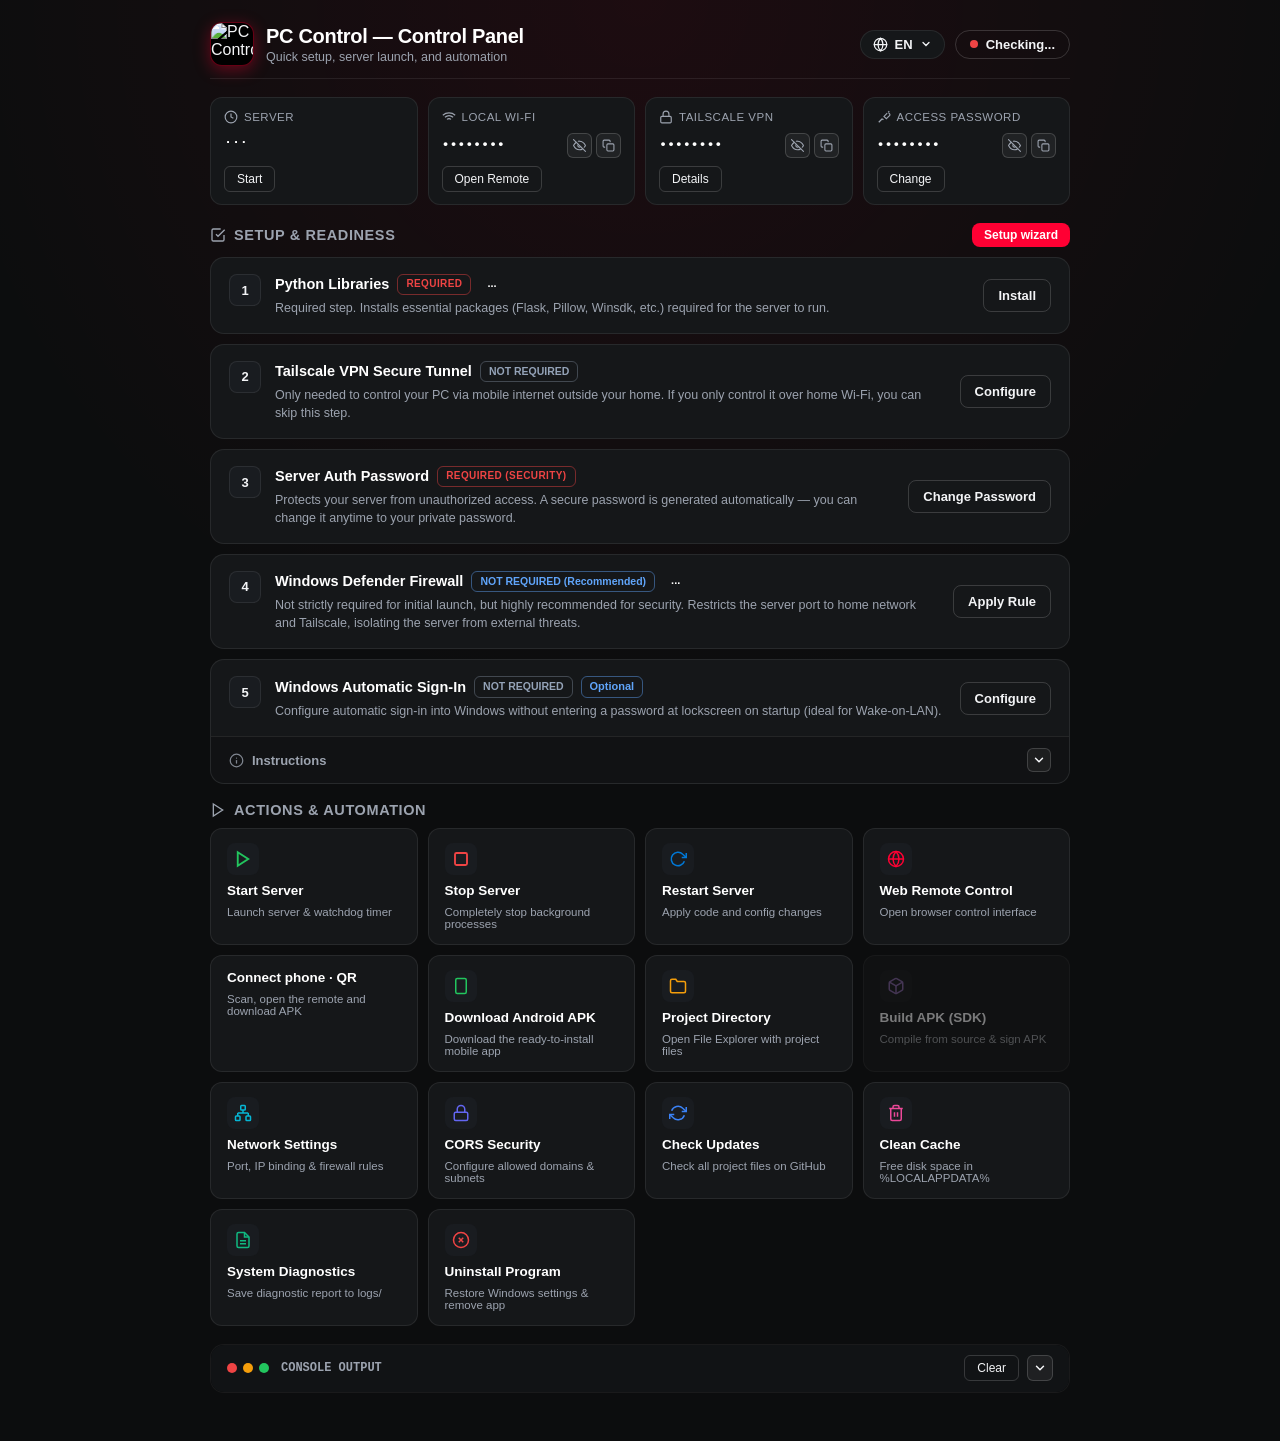
==== commit 95c4fda4: "ui: rename pre-launch checklist to 'Setup & Readiness' / 'Подготовка к работе' / 'Підготовка до робо" ====
--- a/web/control_panel.html
+++ b/web/control_panel.html
@@ -1790,7 +1790,7 @@
   <div>
     <div class="section-title">
       <svg width="16" height="16" viewBox="0 0 24 24" fill="none" stroke="currentColor" stroke-width="2"><polyline points="9 11 12 14 22 4"></polyline><path d="M21 12v7a2 2 0 0 1-2 2H5a2 2 0 0 1-2-2V5a2 2 0 0 1 2-2h11"></path></svg>
-      <span id="txtChecklistTitle" data-i18n="checklist_title">Pre-launch Checklist</span>
+      <span id="txtChecklistTitle" data-i18n="checklist_title">Setup &amp; Readiness</span>
       <button class="btn btn-primary wiz-open-btn" id="btnOpenWizard" onclick="openSetupWizard(false)" data-i18n="wiz_open_btn">Setup wizard</button>
     </div>
     <!-- Баннер доступного обновления (немодальный, отключаемый) -->
@@ -2369,7 +2369,7 @@
       remote_view_title: "Remote Control",
       btn_reload_remote: "Reload",
       btn_open_app_window: "Separate Window",
-      checklist_title: "Pre-launch Checklist",
+      checklist_title: "Setup & Readiness",
       step1_title: "Python Libraries",
       step1_req: "REQUIRED",
       step1_desc: "Required step. Installs essential packages (Flask, Pillow, Winsdk, etc.) required for the server to run.",
@@ -2543,7 +2543,7 @@
       remote_view_title: "Пульт управления",
       btn_reload_remote: "Обновить",
       btn_open_app_window: "В отдельном окне",
-      checklist_title: "Чек-лист подготовки перед запуском",
+      checklist_title: "Подготовка к работе",
       step1_title: "Библиотеки Python",
       step1_req: "ОБЯЗАТЕЛЬНО",
       step1_desc: "Обязательный шаг. Установка ключевых пакетов (Flask, Pillow, Winsdk и др.), без которых сервер не сможет запуститься.",
@@ -2717,7 +2717,7 @@
       remote_view_title: "Пульт керування",
       btn_reload_remote: "Оновити",
       btn_open_app_window: "В окремому вікні",
-      checklist_title: "Чек-лист підготовки перед запуском",
+      checklist_title: "Підготовка до роботи",
       step1_title: "Бібліотеки Python",
       step1_req: "ОБОВ'ЯЗКОВО",
       step1_desc: "Обов'язковий крок. Встановлення ключових пакетів (Flask, Pillow, Winsdk та ін.), без яких сервер не зможе запуститися.",
@@ -2893,7 +2893,7 @@
     wiz_fw_ok: 'Inbound rule for port {port} is present.',
     wiz_fw_ask: 'For the phone to reach this PC, Windows Firewall must allow incoming connections to port {port} (private networks only). Windows will ask for administrator confirmation.',
     wiz_fw_run: 'Creating the firewall rule — confirm the Windows prompt if it appears…',
-    wiz_fw_skipped: 'Skipped. The phone may be unable to connect over Wi-Fi until the rule is added (button «Apply» in the checklist).',
+    wiz_fw_skipped: 'Skipped. The phone may be unable to connect over Wi-Fi until the rule is added (the «Apply rule» button in «Setup & Readiness»).',
     wiz_fw_fail: 'Firewall rule was not created: {m}',
     wiz_lan_ok: 'The server accepts connections at its network address {url}. The final check is connecting the phone.',
     wiz_lan_warn: 'The server did not answer at {url}. A VPN, a third-party firewall/antivirus or a guest Wi-Fi with client isolation can block the phone. The phone may still work — check it with the QR code.',
@@ -2918,7 +2918,7 @@
     wiz_fw_ok: 'Входящее правило для порта {port} есть.',
     wiz_fw_ask: 'Чтобы телефон мог подключиться к ПК, брандмауэр Windows должен разрешить входящие подключения к порту {port} (только в частных сетях). Windows запросит подтверждение администратора.',
     wiz_fw_run: 'Создаётся правило брандмауэра — подтвердите запрос Windows, если он появится…',
-    wiz_fw_skipped: 'Пропущено. Пока правило не добавлено (кнопка «Применить» в чек-листе), телефон может не подключиться по Wi-Fi.',
+    wiz_fw_skipped: 'Пропущено. Пока правило не добавлено (кнопка «Применить правило» в разделе «Подготовка к работе»), телефон может не подключиться по Wi-Fi.',
     wiz_fw_fail: 'Правило брандмауэра не создано: {m}',
     wiz_lan_ok: 'Сервер принимает подключения по сетевому адресу {url}. Окончательная проверка — подключение телефона.',
     wiz_lan_warn: 'Сервер не ответил по адресу {url}. Подключению телефона может мешать VPN, сторонний брандмауэр/антивирус или гостевой Wi-Fi с изоляцией клиентов. Телефон всё равно может работать — проверьте по QR-коду.',
@@ -2943,7 +2943,7 @@
     wiz_fw_ok: 'Вхідне правило для порту {port} є.',
     wiz_fw_ask: 'Щоб телефон міг підключитися до ПК, брандмауер Windows має дозволити вхідні підключення до порту {port} (лише в приватних мережах). Windows попросить підтвердження адміністратора.',
     wiz_fw_run: 'Створюється правило брандмауера — підтвердьте запит Windows, якщо він з’явиться…',
-    wiz_fw_skipped: 'Пропущено. Поки правило не додано (кнопка «Застосувати» в чек-листі), телефон може не підключитися через Wi-Fi.',
+    wiz_fw_skipped: 'Пропущено. Поки правило не додано (кнопка «Застосувати правило» в розділі «Підготовка до роботи»), телефон може не підключитися через Wi-Fi.',
     wiz_fw_fail: 'Правило брандмауера не створено: {m}',
     wiz_lan_ok: 'Сервер приймає підключення за мережевою адресою {url}. Остаточна перевірка — підключення телефона.',
     wiz_lan_warn: 'Сервер не відповів за адресою {url}. Підключенню телефона може заважати VPN, сторонній брандмауер/антивірус або гостьовий Wi-Fi з ізоляцією клієнтів. Телефон усе одно може працювати — перевірте за QR-кодом.',
@@ -3598,6 +3598,14 @@
       if (!res.ok) return;
       const data = await res.json();
       if (requestId !== statusRequestId) return;
+      // Панель перезапустилась с обновлённым кодом — перезагружаем страницу, чтобы получить новый интерфейс.
+      if (data.panel_build) {
+        if (window.__panelBuild && window.__panelBuild !== data.panel_build && !wizRunning) {
+          location.reload();
+          return;
+        }
+        window.__panelBuild = data.panel_build;
+      }
       currentStatus = data;
 
       // Если в localStorage нет сохраненного языка, берем язык из конфигурации сервера
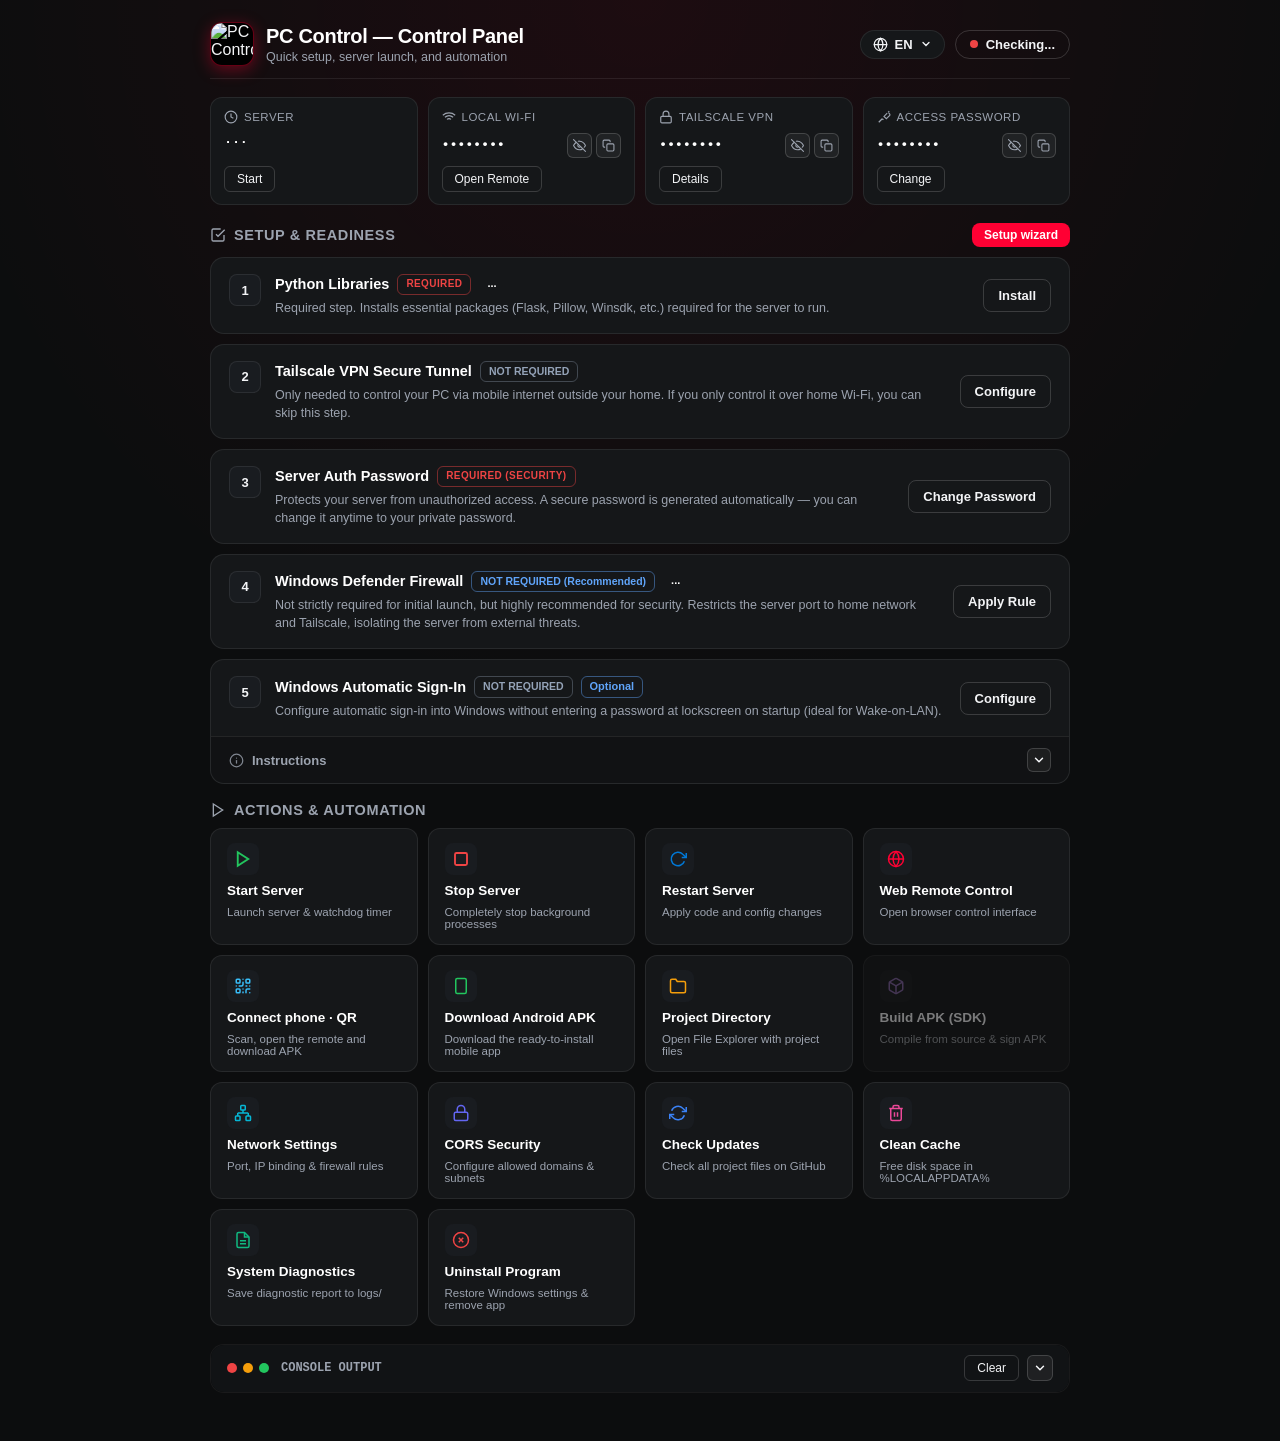
==== commit 744fbbd9: "release: v2.4.4 - USB connection, QA fixes, i18n, security hardening - USB cable connection (adb rev" ====
--- a/web/control_panel.html
+++ b/web/control_panel.html
@@ -1197,6 +1197,7 @@
   .toast-desc {
     font-size: 11.5px;
     color: var(--text-muted);
+    white-space: pre-line; /* QA L2-2: text (not HTML) — keep the line breaks of messages */
   }
   .toast-spin {
     animation: toastSpinAnim 0.85s linear infinite;
@@ -2010,8 +2011,24 @@
       </div>
 
       <button type="button" class="action-box" id="btnConnectPhone" onclick="openPhoneSetup(this)">
-        <div class="action-box-title" data-i18n="phone_title">Connect phone · QR</div>
-        <div class="action-box-desc" data-i18n="phone_intro">Scan, open the remote and download APK</div>
+        <div class="action-box-icon">
+          <svg width="18" height="18" viewBox="0 0 24 24" fill="none" stroke="#38bdf8" stroke-width="2" stroke-linecap="round" stroke-linejoin="round">
+            <rect x="3" y="3" width="5" height="5" rx="1"></rect>
+            <rect x="16" y="3" width="5" height="5" rx="1"></rect>
+            <rect x="3" y="16" width="5" height="5" rx="1"></rect>
+            <path d="M21 16h-3a2 2 0 0 0-2 2v3"></path>
+            <path d="M21 21v.01"></path>
+            <path d="M12 7v3a2 2 0 0 1-2 2H7"></path>
+            <path d="M3 12h.01"></path>
+            <path d="M12 3h.01"></path>
+            <path d="M12 16v.01"></path>
+            <path d="M16 12h1"></path>
+            <path d="M21 12v.01"></path>
+            <path d="M12 21v-1"></path>
+          </svg>
+        </div>
+        <div class="action-box-title" id="txtActPhoneTitle" data-i18n="phone_title">Connect phone · QR</div>
+        <div class="action-box-desc" id="txtActPhoneDesc" data-i18n="phone_intro">Scan, open the remote and download APK</div>
       </button>
       <div class="action-box" onclick="location.href='/download/apk'">
         <div class="action-box-icon">
@@ -2076,7 +2093,7 @@
         <div class="action-box-desc" data-i18n="act_diag_desc">Save diagnostic report to logs/</div>
       </div>
 
-      <div class="action-box" onclick="handleLaunchUninstaller(this)">
+      <div class="action-box" id="actUninstallBox" onclick="handleLaunchUninstaller(this)">
         <div class="action-box-icon">
           <svg width="18" height="18" viewBox="0 0 24 24" fill="none" stroke="#ef4444" stroke-width="2"><circle cx="12" cy="12" r="10"></circle><line x1="15" y1="9" x2="9" y2="15"></line><line x1="9" y1="9" x2="15" y2="15"></line></svg>
         </div>
@@ -2255,6 +2272,11 @@
     <p id="phoneAddress" style="overflow-wrap:anywhere;font-family:var(--font-mono);font-size:13px;text-align:center;color:#60a5fa;margin:4px 0;"></p>
     <p id="phoneFirewall" style="font-size:12px;color:var(--text-muted);line-height:1.45;"></p>
     <p data-i18n="phone_apk_note" style="font-size:12px;color:var(--text-muted);line-height:1.45;"></p>
+    <div id="phoneUsbBox" style="margin-top:8px;padding:10px 12px;border-radius:10px;background:rgba(255,255,255,0.03);border:1px solid var(--border);">
+      <div data-i18n="phone_usb_title" style="font-size:13px;font-weight:600;margin-bottom:4px;">How to connect the phone by cable</div>
+      <p data-i18n="phone_usb_hint" style="font-size:12px;color:var(--text-muted);line-height:1.45;margin:0 0 6px;"></p>
+      <div id="phoneUsbDevices" style="font-size:12.5px;"></div>
+    </div>
     <div class="modal-actions" style="margin-top:10px;">
       <button type="button" class="btn btn-secondary" id="btnPhoneApplyFw" style="display:none;border-color:rgba(245,158,11,0.5);color:#fbbf24;" onclick="applyFirewallFromPhoneModal(this)" data-i18n="btn_apply_rule">Apply Firewall Rule</button>
       <button type="button" class="btn btn-secondary" onclick="closePhoneSetup()" data-i18n="btn_cancel">Close</button>
@@ -2887,11 +2909,12 @@
     wiz_deps_run: 'Installing libraries (progress is in the console below). This may take a few minutes…',
     wiz_deps_fail: 'Libraries could not be installed: {d}\nCheck the internet connection and press Retry. Details are in the console below.',
     wiz_deps_timeout: 'Installation takes too long (over 15 minutes). Check the console below and press Retry.',
+    wiz_deps_check_fail: 'The library check did not finish: {d}\nWindows may still be starting up. Wait a minute and press Retry.',
     wiz_net_ok: 'PC address in the local network: {ip}', wiz_net_fail: 'No active network adapter found. Connect the PC to Wi-Fi or Ethernet (the same network as the phone) and press Retry.',
     wiz_srv_ok: 'The server is running on port {port}.', wiz_srv_run: 'Starting the server…',
     wiz_srv_fail: 'The server did not start: {m}', wiz_srv_noresp: 'The server process started but does not answer on port {port}. See the console below and press Retry.',
-    wiz_fw_ok: 'Inbound rule for port {port} is present.',
-    wiz_fw_ask: 'For the phone to reach this PC, Windows Firewall must allow incoming connections to port {port} (private networks only). Windows will ask for administrator confirmation.',
+    wiz_fw_ok: 'Windows Firewall allows incoming connections to the server (port {port}).',
+    wiz_fw_ask: 'For the phone to reach this PC, Windows Firewall must allow incoming connections to port {port} — only from local-network and Tailscale addresses. Windows will ask for administrator confirmation.',
     wiz_fw_run: 'Creating the firewall rule — confirm the Windows prompt if it appears…',
     wiz_fw_skipped: 'Skipped. The phone may be unable to connect over Wi-Fi until the rule is added (the «Apply rule» button in «Setup & Readiness»).',
     wiz_fw_fail: 'Firewall rule was not created: {m}',
@@ -2912,11 +2935,12 @@
     wiz_deps_run: 'Устанавливаются библиотеки (ход установки — в консоли ниже). Это может занять несколько минут…',
     wiz_deps_fail: 'Не удалось установить библиотеки: {d}\nПроверьте подключение к интернету и нажмите «Повторить». Подробности — в консоли ниже.',
     wiz_deps_timeout: 'Установка идёт слишком долго (более 15 минут). Проверьте консоль ниже и нажмите «Повторить».',
+    wiz_deps_check_fail: 'Проверка библиотек не завершилась: {d}\nВозможно, Windows ещё запускается. Подождите минуту и нажмите «Повторить».',
     wiz_net_ok: 'Адрес ПК в локальной сети: {ip}', wiz_net_fail: 'Не найден активный сетевой адаптер. Подключите ПК к Wi-Fi или Ethernet (к той же сети, что и телефон) и нажмите «Повторить».',
     wiz_srv_ok: 'Сервер работает на порту {port}.', wiz_srv_run: 'Запуск сервера…',
     wiz_srv_fail: 'Сервер не запустился: {m}', wiz_srv_noresp: 'Процесс сервера запущен, но не отвечает на порту {port}. Смотрите консоль ниже и нажмите «Повторить».',
-    wiz_fw_ok: 'Входящее правило для порта {port} есть.',
-    wiz_fw_ask: 'Чтобы телефон мог подключиться к ПК, брандмауэр Windows должен разрешить входящие подключения к порту {port} (только в частных сетях). Windows запросит подтверждение администратора.',
+    wiz_fw_ok: 'Брандмауэр Windows разрешает входящие подключения к серверу (порт {port}).',
+    wiz_fw_ask: 'Чтобы телефон мог подключиться к ПК, брандмауэр Windows должен разрешить входящие подключения к порту {port} — только с адресов локальной сети и Tailscale. Windows запросит подтверждение администратора.',
     wiz_fw_run: 'Создаётся правило брандмауэра — подтвердите запрос Windows, если он появится…',
     wiz_fw_skipped: 'Пропущено. Пока правило не добавлено (кнопка «Применить правило» в разделе «Подготовка к работе»), телефон может не подключиться по Wi-Fi.',
     wiz_fw_fail: 'Правило брандмауэра не создано: {m}',
@@ -2937,11 +2961,12 @@
     wiz_deps_run: 'Встановлюються бібліотеки (хід встановлення — у консолі нижче). Це може зайняти кілька хвилин…',
     wiz_deps_fail: 'Не вдалося встановити бібліотеки: {d}\nПеревірте підключення до інтернету й натисніть «Повторити». Подробиці — у консолі нижче.',
     wiz_deps_timeout: 'Встановлення триває надто довго (понад 15 хвилин). Перевірте консоль нижче й натисніть «Повторити».',
+    wiz_deps_check_fail: 'Перевірка бібліотек не завершилася: {d}\nМожливо, Windows ще запускається. Зачекайте хвилину й натисніть «Повторити».',
     wiz_net_ok: 'Адреса ПК у локальній мережі: {ip}', wiz_net_fail: 'Не знайдено активного мережевого адаптера. Підключіть ПК до Wi-Fi або Ethernet (до тієї ж мережі, що й телефон) і натисніть «Повторити».',
     wiz_srv_ok: 'Сервер працює на порту {port}.', wiz_srv_run: 'Запуск сервера…',
     wiz_srv_fail: 'Сервер не запустився: {m}', wiz_srv_noresp: 'Процес сервера запущено, але він не відповідає на порту {port}. Дивіться консоль нижче й натисніть «Повторити».',
-    wiz_fw_ok: 'Вхідне правило для порту {port} є.',
-    wiz_fw_ask: 'Щоб телефон міг підключитися до ПК, брандмауер Windows має дозволити вхідні підключення до порту {port} (лише в приватних мережах). Windows попросить підтвердження адміністратора.',
+    wiz_fw_ok: 'Брандмауер Windows дозволяє вхідні підключення до сервера (порт {port}).',
+    wiz_fw_ask: 'Щоб телефон міг підключитися до ПК, брандмауер Windows має дозволити вхідні підключення до порту {port} — лише з адрес локальної мережі та Tailscale. Windows попросить підтвердження адміністратора.',
     wiz_fw_run: 'Створюється правило брандмауера — підтвердьте запит Windows, якщо він з’явиться…',
     wiz_fw_skipped: 'Пропущено. Поки правило не додано (кнопка «Застосувати правило» в розділі «Підготовка до роботи»), телефон може не підключитися через Wi-Fi.',
     wiz_fw_fail: 'Правило брандмауера не створено: {m}',
@@ -2952,7 +2977,50 @@
     wiz_conn_lost: 'Немає зв’язку з панеллю керування: {m}'
   });
 
-  const WIZ_STEPS = ['deps', 'net', 'srv', 'fw', 'lan'];
+  Object.assign(I18N.en, {
+    wiz_lan_fw_missing: 'The server works at {url}, but the Windows Firewall rule is missing — the phone will most likely NOT connect over Wi-Fi. Run the wizard again and allow the firewall step.',
+    wiz_lan_fw_block: 'The server works at {url}, but Windows has a rule that BLOCKS PC Control — the phone will not connect over Wi-Fi. Run the wizard again and allow the firewall step: the blocking rule will be removed.',
+  });
+  Object.assign(I18N.ru, {
+    wiz_lan_fw_missing: 'Сервер работает по адресу {url}, но правила брандмауэра Windows нет — телефон, скорее всего, НЕ подключится по Wi-Fi. Запустите мастер ещё раз и разрешите шаг брандмауэра.',
+    wiz_lan_fw_block: 'Сервер работает по адресу {url}, но в Windows есть правило, которое БЛОКИРУЕТ PC Control — телефон не подключится по Wi-Fi. Запустите мастер ещё раз и разрешите шаг брандмауэра: блокирующее правило будет удалено.',
+  });
+  Object.assign(I18N.uk, {
+    wiz_lan_fw_missing: 'Сервер працює за адресою {url}, але правила брандмауера Windows немає — телефон, найімовірніше, НЕ підключиться через Wi-Fi. Запустіть майстер ще раз і дозвольте крок брандмауера.',
+    wiz_lan_fw_block: 'Сервер працює за адресою {url}, але у Windows є правило, яке БЛОКУЄ PC Control — телефон не підключиться через Wi-Fi. Запустіть майстер ще раз і дозвольте крок брандмауера: блокувальне правило буде видалено.',
+  });
+  Object.assign(I18N.en, {
+    wiz_s_apk: 'Android app (APK)',
+    wiz_apk_run: 'Building the Android app for this PC (address, MAC and password are built in). The first build downloads the Android SDK (~300 MB), this takes a few minutes…',
+    wiz_apk_ok: 'PC_Control.apk is built for this PC — download it from the QR window on the phone.',
+    wiz_apk_same: 'PC_Control.apk is already built for the current address and password.',
+    wiz_apk_fail: 'The app could not be built: {m}\nThe universal APK still works (enter the address manually). Details: logs\\apk_build.log; "Rebuild APK" repeats the build.',
+    wiz_apk_na: 'The APK builder is not included in this package — the universal APK is used.',
+    wiz_fw_block: 'Windows has its own rule that BLOCKS PC Control ({apps}) — this is why the phone cannot connect over Wi-Fi. It will be removed and replaced with an allow rule (local network and Tailscale only).'
+  });
+  Object.assign(I18N.ru, {
+    wiz_s_apk: 'Приложение Android (APK)',
+    wiz_apk_run: 'Собирается приложение для этого ПК (адрес, MAC и пароль встроены). Первая сборка скачивает Android SDK (~300 МБ) — это займёт несколько минут…',
+    wiz_apk_ok: 'PC_Control.apk собран для этого ПК — скачайте его на телефон из окна с QR-кодом.',
+    wiz_apk_same: 'PC_Control.apk уже собран для текущего адреса и пароля.',
+    wiz_apk_fail: 'Не удалось собрать приложение: {m}\nУниверсальный APK работает (адрес вводится вручную). Подробности — logs\\apk_build.log; кнопка «Пересобрать APK» повторит сборку.',
+    wiz_apk_na: 'Сборщик APK не входит в этот пакет — используется универсальный APK.',
+    wiz_fw_block: 'В Windows есть собственное правило, которое БЛОКИРУЕТ PC Control ({apps}) — из-за него телефон не подключается по Wi-Fi. Оно будет удалено и заменено разрешающим (только локальная сеть и Tailscale).'
+  });
+  Object.assign(I18N.uk, {
+    wiz_s_apk: 'Застосунок Android (APK)',
+    wiz_apk_run: 'Збирається застосунок для цього ПК (адреса, MAC і пароль вбудовані). Перша збірка завантажує Android SDK (~300 МБ) — це займе кілька хвилин…',
+    wiz_apk_ok: 'PC_Control.apk зібрано для цього ПК — завантажте його на телефон з вікна з QR-кодом.',
+    wiz_apk_same: 'PC_Control.apk уже зібрано для поточної адреси й пароля.',
+    wiz_apk_fail: 'Не вдалося зібрати застосунок: {m}\nУніверсальний APK працює (адреса вводиться вручну). Подробиці — logs\\apk_build.log; кнопка «Перезібрати APK» повторить збірку.',
+    wiz_apk_na: 'Збирач APK не входить до цього пакета — використовується універсальний APK.',
+    wiz_fw_block: 'У Windows є власне правило, яке БЛОКУЄ PC Control ({apps}) — через нього телефон не підключається через Wi-Fi. Його буде видалено й замінено дозвільним (лише локальна мережа та Tailscale).'
+  });
+
+  // Брандмауэр — до первого запуска сервера: если разрешающее правило для программы уже есть,
+  // Windows не показывает своё окно «Брандмауэр заблокировал некоторые функции» и не создаёт
+  // блокирующее правило для общедоступной сети (из-за него телефон не подключался по Wi-Fi).
+  const WIZ_STEPS = ['deps', 'net', 'fw', 'srv', 'lan', 'apk'];
   let wizRunning = false;
   let wizAutoChecked = false;
   let wizStates = {};
@@ -3036,10 +3104,23 @@
     if (st.python_deps && st.python_deps.installed && !st.setup_in_progress) {
       wizSet('deps', 'ok', wzt('wiz_deps_ok')); return true;
     }
+    // Проверка не удалась (таймаут/сбой, например сразу после входа в Windows) — это не «нет библиотек»:
+    // не переустанавливаем, а ждём повторной проверки (фоновый статус повторяет её сам).
+    if (st.python_deps && st.python_deps.probe_failed && !st.setup_in_progress) {
+      wizSet('deps', 'run', wzt('wiz_wait'));
+      for (let i = 0; i < 30 && st.python_deps && st.python_deps.probe_failed; i++) {
+        await wizSleep(2000);
+        st = await wizStatus();
+      }
+      if (st.python_deps && st.python_deps.installed) { wizSet('deps', 'ok', wzt('wiz_deps_ok')); return true; }
+      if (st.python_deps && st.python_deps.probe_failed) {
+        wizSet('deps', 'fail', wzt('wiz_deps_check_fail', {d: st.python_deps.details || '?'})); return false;
+      }
+    }
     wizSet('deps', 'run', wzt('wiz_deps_run'));
     if (consoleCollapsed) toggleConsole();
     if (!st.setup_in_progress) {
-      const d = await wizAction('install_deps');
+      const d = await wizAction('install_deps', {start_server: false});
       // 409 = установка уже идёт (например, запущена автоматически при первом старте) — просто ждём её.
       if (!d.ok && d._http !== 409) { wizSet('deps', 'fail', wzt('wiz_deps_fail', {d: wizErrText(d)})); return false; }
     }
@@ -3075,9 +3156,11 @@
     if (st.server_running) { wizSet('srv', 'ok', wzt('wiz_srv_ok', {port: st.port})); return true; }
     wizSet('srv', 'run', wzt('wiz_srv_run'));
     const d = await wizAction('start_server');
-    if (!d.ok) { wizSet('srv', 'fail', wzt('wiz_srv_fail', {m: wizErrText(d)})); return false; }
+    // ERR_STARTUP_TIMEOUT: процесс сервера жив и ещё запускается (медленный старт) — ждём дольше, а не сдаёмся.
+    const slowStart = !d.ok && d.error_code === 'ERR_STARTUP_TIMEOUT';
+    if (!d.ok && !slowStart) { wizSet('srv', 'fail', wzt('wiz_srv_fail', {m: wizErrText(d)})); return false; }
     // Успех засчитываем только когда сервер действительно отвечает.
-    for (let i = 0; i < 20; i++) {
+    for (let i = 0; i < (slowStart ? 90 : 20); i++) {
       st = await wizStatus();
       if (st.server_running) break;
       await wizSleep(1000);
@@ -3092,9 +3175,11 @@
   async function wizStepFw() {
     let st = await wizStatus();
     if (st.firewall_configured) { wizSet('fw', 'ok', wzt('wiz_fw_ok', {port: st.port})); return true; }
+    const blocking = (st.firewall_blocking || []).map(p => String(p).split('\\').pop());
+    const askText = (blocking.length ? wzt('wiz_fw_block', {apps: blocking.join(', ')}) + '\n' : '') + wzt('wiz_fw_ask', {port: st.port});
     const allow = await new Promise(resolve => {
       wizFwChoice = resolve;
-      wizSet('fw', 'warn', wzt('wiz_fw_ask', {port: st.port}), {ask: true});
+      wizSet('fw', 'warn', askText, {ask: true});
     });
     if (!allow) { wizSet('fw', 'warn', wzt('wiz_fw_skipped')); return true; }
     wizSet('fw', 'run', wzt('wiz_fw_run'));
@@ -3109,9 +3194,40 @@
     wizSet('lan', 'run', wzt('wiz_wait'));
     const d = await wizAction('check_phone_connection');
     const url = `http://${d.lan_ip || '?'}:${d.port || '?'}`;
-    if (d.ok && d.lan_reachable) { wizSet('lan', 'ok', wzt('wiz_lan_ok', {url})); }
+    // Запрос к своему же IP идёт через loopback, брандмауэр он не проверяет — поэтому
+    // «OK» только если и сервер отвечает, и правило брандмауэра есть без блокирующих правил.
+    if (d.ok && d.lan_reachable && d.firewall_configured) { wizSet('lan', 'ok', wzt('wiz_lan_ok', {url})); }
+    else if (d.ok && d.lan_reachable) {
+      const blocked = (d.firewall_blocking || []).length > 0;
+      wizSet('lan', 'warn', wzt(blocked ? 'wiz_lan_fw_block' : 'wiz_lan_fw_missing', {url}));
+    }
     else { wizSet('lan', 'warn', wzt('wiz_lan_warn', {url})); }
     return true;  // предупреждение не блокирует: окончательная проверка — подключение телефона
+  }
+
+  // Последний шаг: персональный APK собирается, когда всё остальное уже настроено (IP, порт,
+  // пароль и MAC известны), — телефон подключается без ручного ввода адреса.
+  async function wizStepApk() {
+    let st = await wizStatus();
+    if (!st.apk_build_available) { wizSet('apk', 'warn', wzt('wiz_apk_na')); return true; }
+    if (st.apk_personalized) { wizSet('apk', 'ok', wzt('wiz_apk_same')); return true; }
+    wizSet('apk', 'run', wzt('wiz_apk_run'));
+    if (consoleCollapsed) toggleConsole();
+    const d = await wizAction('rebuild_apk', {background: true});
+    if (!d.ok && d._http !== 409) { wizSet('apk', 'warn', wzt('wiz_apk_fail', {m: wizErrText(d)})); return true; }
+    const deadline = Date.now() + 30 * 60 * 1000;
+    await wizSleep(1500);
+    let ab = {};
+    while (Date.now() < deadline) {
+      st = await wizStatus();
+      ab = st.apk_build || {};
+      if (ab.state !== 'running' && !(st.is_busy && /apk/i.test(st.busy_action || ''))) break;
+      wizSet('apk', 'run', wzt('wiz_apk_run') + (ab.message ? '\n' + ab.message : ''));
+      await wizSleep(2000);
+    }
+    if (ab.state === 'ok') { wizSet('apk', 'ok', wzt('wiz_apk_ok')); return true; }
+    wizSet('apk', 'warn', wzt('wiz_apk_fail', {m: ab.message || (d.message || '?')}));
+    return true;  // не блокирует: универсальный APK из архива тоже работает
   }
 
   async function runSetupWizard() {
@@ -3122,7 +3238,7 @@
     // Уже пройденные шаги перепроверяются заново: состояние могло измениться.
     wizStates = {};
     wizRender();
-    const fns = {deps: wizStepDeps, net: wizStepNet, srv: wizStepSrv, fw: wizStepFw, lan: wizStepLan};
+    const fns = {deps: wizStepDeps, net: wizStepNet, srv: wizStepSrv, fw: wizStepFw, lan: wizStepLan, apk: wizStepApk};
     let failed = false;
     for (const id of WIZ_STEPS) {
       let ok = false;
@@ -3219,7 +3335,60 @@
     await fetchStatus();
     await updatePhoneDiagnosticsUI();
   }
+  Object.assign(I18N.en, {
+    phone_usb_title:'How to connect the phone by cable',
+    phone_usb_hint:'Works without Wi-Fi and internet (even in airplane mode). Option 1 - USB debugging: turn on Developer options > USB debugging on the phone, plug in the cable and allow this PC; the server connects the app through the cable by itself. Option 2 - USB tethering: plug in the cable and turn on Settings > Hotspot & tethering > USB tethering. The app picks the cable automatically and shows "USB".',
+    phone_usb_none:'No phone connected by USB debugging.',
+    phone_usb_ready:'connected by cable',
+    phone_usb_unauthorized:'allow USB debugging on the phone screen',
+    phone_usb_waiting:'connecting...',
+    confirm_stop_server:'Stop the server? The phone loses the connection until the server is started again.',
+    confirm_clear_logs:'Clear the console log?',
+    weak_password_title:'Weak password',
+    weak_password_desc:'The access password is shorter than 8 characters. Set a longer one with "Change password" - the phone will ask for it once.'
+  });
+  Object.assign(I18N.ru, {
+    phone_usb_title:'Как подключить телефон кабелем',
+    phone_usb_hint:'Работает без Wi-Fi и интернета (даже в режиме полёта). Вариант 1 - отладка по USB: на телефоне включите «Для разработчиков» > «Отладка по USB», подключите кабель и разрешите этот ПК; сервер сам подключит приложение через кабель. Вариант 2 - USB-модем: подключите кабель и включите «Настройки» > «Точка доступа и модем» > «USB-модем». Приложение само выберет кабель и покажет «USB».',
+    phone_usb_none:'Нет телефонов, подключённых с отладкой по USB.',
+    phone_usb_ready:'подключён кабелем',
+    phone_usb_unauthorized:'разрешите отладку по USB на экране телефона',
+    phone_usb_waiting:'подключение...',
+    confirm_stop_server:'Остановить сервер? Телефон потеряет связь, пока сервер не будет запущен снова.',
+    confirm_clear_logs:'Очистить журнал консоли?',
+    weak_password_title:'Слабый пароль',
+    weak_password_desc:'Пароль доступа короче 8 символов. Задайте более длинный через «Сменить пароль» — телефон один раз попросит его ввести.'
+  });
+  Object.assign(I18N.uk, {
+    phone_usb_title:'Як підключити телефон кабелем',
+    phone_usb_hint:'Працює без Wi-Fi та інтернету (навіть у режимі польоту). Варіант 1 - налагодження через USB: на телефоні увімкніть «Для розробників» > «Налагодження через USB», під’єднайте кабель і дозвольте цей ПК; сервер сам підключить застосунок через кабель. Варіант 2 - USB-модем: під’єднайте кабель і увімкніть «Налаштування» > «Точка доступу та модем» > «USB-модем». Застосунок сам вибере кабель і покаже «USB».',
+    phone_usb_none:'Немає телефонів, підключених з налагодженням через USB.',
+    phone_usb_ready:'підключено кабелем',
+    phone_usb_unauthorized:'дозвольте налагодження через USB на екрані телефона',
+    phone_usb_waiting:'підключення...',
+    confirm_stop_server:'Зупинити сервер? Телефон втратить зв’язок, доки сервер не буде запущено знову.',
+    confirm_clear_logs:'Очистити журнал консолі?',
+    weak_password_title:'Слабкий пароль',
+    weak_password_desc:'Пароль доступу коротший за 8 символів. Задайте довший через «Змінити пароль» — телефон один раз попросить його ввести.'
+  });
+  function renderUsbDevices() {
+    const box = document.getElementById('phoneUsbDevices');
+    if (!box) return;
+    const dict = I18N[currentLang] || I18N.en;
+    const usb = (currentStatus && currentStatus.usb) || {};
+    const devs = Array.isArray(usb.devices) ? usb.devices : [];
+    if (!devs.length) {
+      box.innerHTML = `<span style="color:var(--text-muted)">${escapeHtml(dict.phone_usb_none || '')}</span>`;
+      return;
+    }
+    box.innerHTML = devs.map(d => {
+      const ok = !!d.ready;
+      const label = ok ? dict.phone_usb_ready : (d.state === 'unauthorized' ? dict.phone_usb_unauthorized : dict.phone_usb_waiting);
+      return `<div style="display:flex;justify-content:space-between;align-items:center;gap:8px;margin-top:4px;"><span>🔌 ${escapeHtml(d.model || 'Android')}</span><span class="badge ${ok ? 'badge-ok' : 'badge-warn'}">${escapeHtml(label || '')}</span></div>`;
+    }).join('');
+  }
   async function updatePhoneDiagnosticsUI() {
+    renderUsbDevices();
     const diagBox = document.getElementById('phoneDiagnosticsBox');
     const fwBtn = document.getElementById('btnPhoneApplyFw');
     const adapterWrap = document.getElementById('phoneAdapterSelectWrap');
@@ -3282,7 +3451,10 @@
     } catch (e) {}
   }
   async function openPhoneSetup(button) {
-    button.disabled = true;
+    if (button) {
+      button.disabled = true;
+      button.classList.add('running');
+    }
     const dict = I18N[currentLang] || I18N.en;
     try {
       await fetchStatus();
@@ -3310,7 +3482,12 @@
       await updatePhoneDiagnosticsUI();
       document.getElementById('phoneModal').classList.add('open');
     } catch (error) { showToast(error.message, '', 'error', 7000); }
-    finally { button.disabled = false; }
+    finally {
+      if (button) {
+        button.disabled = false;
+        button.classList.remove('running');
+      }
+    }
   }
   Object.assign(I18N.en, {network_auto:'Auto IP / MAC / VPN', network_hint:'Auto detects and saves IP/MAC/VPN and keeps them updated. Editing IP/MAC/VPN switches to manual addresses. Stop the server before changing its port; reapply the firewall rule after changing ports.'});
   Object.assign(I18N.ru, {network_auto:'Авто IP / MAC / VPN', network_hint:'Авто определяет, сохраняет и обновляет IP/MAC/VPN. Правка IP/MAC/VPN включает ручные адреса. Перед сменой порта остановите сервер; после смены примените правило брандмауэра заново.'});
@@ -3527,13 +3704,12 @@
       }
     }
 
-    toast.innerHTML = `
-      <div style="flex-shrink:0; margin-top:2px;">${iconSvg}</div>
-      <div style="flex:1;">
-        <div class="toast-title">${title}</div>
-        ${desc ? `<div class="toast-desc">${desc}</div>` : ''}
-      </div>
-    `;
+    // QA L-12: title / desc are TEXT (server messages echo user input: innerHTML allowed injecting
+    // markup into the panel). Only the fixed icon SVG is markup.
+    toast.innerHTML = `<div style="flex-shrink:0; margin-top:2px;">${iconSvg}</div><div style="flex:1;"><div class="toast-title"></div><div class="toast-desc"></div></div>`;
+    toast.querySelector('.toast-title').textContent = title == null ? '' : String(title);
+    const descEl = toast.querySelector('.toast-desc');
+    if (desc) descEl.textContent = String(desc); else descEl.remove();
     container.appendChild(toast);
     requestAnimationFrame(() => toast.classList.add('show'));
 
@@ -3607,6 +3783,17 @@
         window.__panelBuild = data.panel_build;
       }
       currentStatus = data;
+      const phoneModalEl = document.getElementById('phoneModal');
+      if (phoneModalEl && phoneModalEl.classList.contains('open')) renderUsbDevices();
+      // QA L-7: no uninstall action in a development checkout (.git / Rust sources)
+      const uninstBox = document.getElementById('actUninstallBox');
+      if (uninstBox) uninstBox.style.display = data.dev_folder ? 'none' : '';
+      // QA L-13: an existing short password keeps working, but say once that it is weak
+      if (data.password_weak && !window._weakPwdWarned) {
+        window._weakPwdWarned = true;
+        const d = I18N[currentLang] || I18N.en;
+        showToast(d.weak_password_title || I18N.en.weak_password_title, d.weak_password_desc || I18N.en.weak_password_desc, 'warn', 9000);
+      }
 
       // Если в localStorage нет сохраненного языка, берем язык из конфигурации сервера
       let localLang = null;
@@ -3767,7 +3954,7 @@
         setTimeout(() => {
           if (setupBanner) setupBanner.style.display = 'none';
         }, 5000);
-      } else if (setupBanner.style.display !== 'none' && setupBanner.className === 'setup-banner' && data.python_deps && !data.python_deps.installed) {
+      } else if (setupBanner.style.display !== 'none' && setupBanner.className === 'setup-banner' && data.python_deps && !data.python_deps.installed && !data.python_deps.probe_failed) {
         setupBanner.className = 'setup-banner error';
         if (bannerIcon) bannerIcon.innerHTML = '<svg width="18" height="18" viewBox="0 0 24 24" fill="none" stroke="currentColor" stroke-width="2"><circle cx="12" cy="12" r="10"/><line x1="12" y1="8" x2="12" y2="12"/><line x1="12" y1="16" x2="12.01" y2="16"/></svg>';
         bannerTitle.textContent = dict.status_deps_missing || 'Libraries missing';
@@ -3788,6 +3975,16 @@
     } else if (data.python_deps && data.python_deps.installed) {
       bDeps.className = 'badge badge-ok';
       bDeps.innerText = dict.status_installed;
+      bDeps.title = '';
+      if (btnStep1) {
+        btnStep1.classList.remove('running');
+        btnStep1.innerText = dict.btn_install || 'Install';
+      }
+    } else if (data.python_deps && data.python_deps.probe_failed) {
+      // Проверка не успела/упала — это не «нет библиотек»; панель повторит её сама.
+      bDeps.className = 'badge badge-warn';
+      bDeps.innerText = dict.status_deps_check_failed || 'Check failed';
+      bDeps.title = data.python_deps.details || '';
       if (btnStep1) {
         btnStep1.classList.remove('running');
         btnStep1.innerText = dict.btn_install || 'Install';
@@ -3795,6 +3992,7 @@
     } else {
       bDeps.className = 'badge badge-req';
       bDeps.innerText = dict.status_deps_missing;
+      bDeps.title = (data.python_deps && data.python_deps.details) || '';
       if (btnStep1) {
         btnStep1.classList.remove('running');
         btnStep1.innerText = dict.btn_install || 'Install';
@@ -3970,6 +4168,15 @@
       document.getElementById('btnToggleServer').disabled = true;
     }
     const dict = I18N[currentLang] || I18N.en;
+    // QA panel P-1 / P-2: stopping the server (the phone loses the connection) and clearing the
+    // console now ask first.
+    if ((action === 'stop_server' || action === 'clear_logs') && !payload.confirmed && !confirm(dict['confirm_' + action] || I18N.en['confirm_' + action])) {
+      if (lifecycleAction) {
+        lifecyclePending = false;
+        document.getElementById('btnToggleServer').disabled = false;
+      }
+      return {ok: false, message: 'cancelled'};
+    }
     if (!callerEl && window.event && window.event.currentTarget) {
       callerEl = window.event.currentTarget;
     }
@@ -4015,7 +4222,10 @@
       }
 
       if (!res.ok || data.ok === false) {
-        if (action !== 'check_updates' && action !== 'apply_update') {
+        if (data.error_code === 'ERR_STARTUP_TIMEOUT') {
+          // Сервер не остановлен и ещё запускается: это не ошибка, статус обновится сам.
+          showToast(data.error_title || dict.err_title_fallback, data.message || '', 'warn', 9000);
+        } else if (action !== 'check_updates' && action !== 'apply_update') {
           // Ошибка: показываем модальное окно с кодом ошибки и подробностями
           const errCode = data.error_code || `ERR_HTTP_${res.status}`;
           const errTitle = data.error_title || dict.err_title_fallback;
@@ -4475,7 +4685,7 @@
         }
         showToast(dict.toast_update_available || 'Project files have an update', res.commit_message || '', 'ok', 4000);
       } else {
-        showToast(dict.toast_up_to_date || 'You are currently using the latest version.', `(${res.current_commit || 'v2.0.1'})`, 'ok', 3500);
+        showToast(dict.toast_up_to_date || 'You are currently using the latest version.', res.current_commit ? `(${res.current_commit})` : '', 'ok', 3500); // QA L-18: no hard-coded old version
       }
     } else {
       const errMsg = (res && res.message) || dict.toast_update_error || 'Error checking updates. GitHub may be unreachable.';
@@ -4559,7 +4769,7 @@
       ub.classList.add('manual-open');
       ub.style.display = 'flex';
       const descEl = document.getElementById('updateBannerDesc');
-      if (descEl) descEl.textContent = 'v2.1.0 (Security & feature improvements)';
+      if (descEl) descEl.textContent = ''; // QA L-18: was a hard-coded 'v2.1.0' (the real text comes from the update check)
     }
   }
 
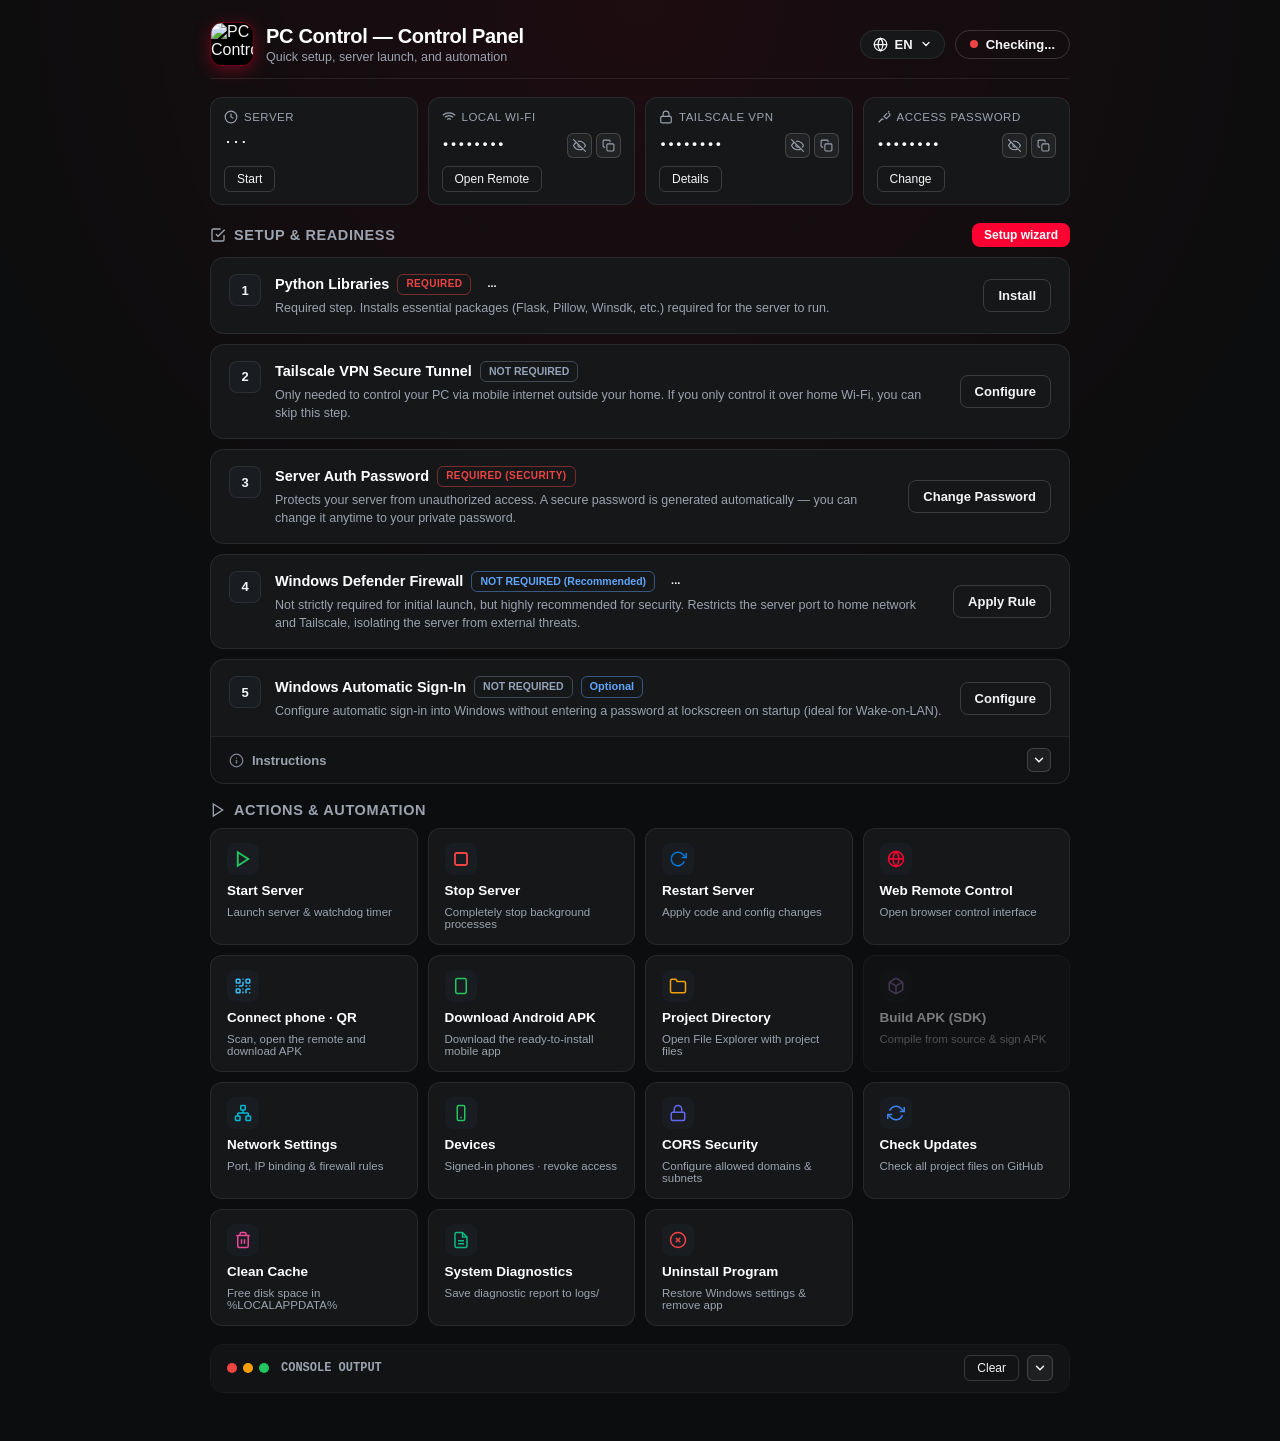
==== commit 5c758274: "feat(auth): per-device session tokens with 180-day idle expiry and revocation (plan 5.2, QA A-10) co" ====
--- a/web/control_panel.html
+++ b/web/control_panel.html
@@ -2061,6 +2061,13 @@
         <div class="action-box-title" id="txtActNetTitle" data-i18n="act_net_title">Network Settings</div>
         <div class="action-box-desc" id="txtActNetDesc" data-i18n="act_net_desc">Port, IP binding & firewall rules</div>
       </div>
+      <div class="action-box" onclick="openDevicesModal()" title="Phones and browsers that are signed in" data-i18n-title="tip_devices">
+        <div class="action-box-icon">
+          <svg width="18" height="18" viewBox="0 0 24 24" fill="none" stroke="#22c55e" stroke-width="2"><rect x="7" y="2" width="10" height="20" rx="2"></rect><line x1="11" y1="18" x2="13" y2="18"></line></svg>
+        </div>
+        <div class="action-box-title" data-i18n="act_devices_title">Devices</div>
+        <div class="action-box-desc" data-i18n="act_devices_desc">Signed-in phones · revoke access</div>
+      </div>
       <div class="action-box" onclick="openCorsModal()">
         <div class="action-box-icon">
           <svg width="18" height="18" viewBox="0 0 24 24" fill="none" stroke="#6366f1" stroke-width="2"><rect x="3" y="11" width="18" height="11" rx="2" ry="2"></rect><path d="M7 11V7a5 5 0 0 1 10 0v4"></path></svg>
@@ -2295,6 +2302,18 @@
       <button type="submit" class="btn btn-primary" data-i18n="btn_save">Save</button>
     </div>
   </form>
+</div>
+<div class="modal-backdrop" id="devicesModal" onclick="if(event.target===this)this.classList.remove('open')">
+  <div class="modal-dialog" style="max-height:90vh;overflow-y:auto">
+    <h2 data-i18n="devices_title">Devices</h2>
+    <p data-i18n="devices_hint">Every phone or browser that signs in gets its own key. Revoke a lost phone here: it is signed out at once (open streams stop), the password stays the same.</p>
+    <div id="devicesList" style="display:grid;gap:8px;margin:12px 0"></div>
+    <div class="modal-actions">
+      <button type="button" class="btn btn-secondary" onclick="revokeAllDevices()" data-i18n="devices_revoke_all">Revoke all</button>
+      <button type="button" class="btn btn-secondary" onclick="openDevicesModal()" data-i18n="devices_refresh">Refresh</button>
+      <button type="button" class="btn btn-primary" onclick="document.getElementById('devicesModal').classList.remove('open')" data-i18n="btn_close">Close</button>
+    </div>
+  </div>
 </div>
 <div class="modal-backdrop" id="corsModal" onclick="if(event.target===this)closeCorsModal()">
   <div class="modal-dialog">
@@ -3270,9 +3289,12 @@
     openSetupWizard(true);
   }
 
-  Object.assign(I18N.en, {network_settings: 'Network settings', network_reload: 'Reload saved', network_hint: 'Stop the server before changing its port. Apply the firewall rule again after saving.', btn_auto_setup_wol: 'Auto-Setup (Startup + Wake-on-LAN + Autologon)'});
-  Object.assign(I18N.ru, {network_settings: 'Настройки сети', network_reload: 'Вернуть сохранённые', network_hint: 'Перед сменой порта остановите сервер. После сохранения заново примените правило брандмауэра.', btn_auto_setup_wol: 'Автонастройка (Автозапуск + Wake-on-LAN + Автовход)'});
-  Object.assign(I18N.uk, {network_settings: 'Налаштування мережі', network_reload: 'Відновити збережені', network_hint: 'Перед зміною порту зупиніть сервер. Після збереження повторно застосуйте правило брандмауера.', btn_auto_setup_wol: 'Автоналаштування (Автозапуск + Wake-on-LAN + Автовхід)'});
+  Object.assign(I18N.en, {act_devices_title: 'Devices', act_devices_desc: 'Signed-in phones · revoke access', tip_devices: 'Phones and browsers that are signed in', devices_title: 'Devices', devices_hint: 'Every phone or browser that signs in gets its own key. Revoke a lost phone here: it is signed out at once (open streams stop), the password stays the same.', devices_revoke_all: 'Revoke all', devices_refresh: 'Refresh', devices_empty: 'No signed-in devices yet. Phones that still use the password directly (older app versions) are not listed.', devices_last_seen: 'Last used', devices_revoke: 'Revoke', devices_confirm: 'Sign out "{name}"? It will have to log in again.', devices_confirm_all: 'Sign out ALL devices? Each phone will have to log in again.', btn_close: I18N.en.btn_close || 'Close'});
+  Object.assign(I18N.ru, {act_devices_title: 'Устройства', act_devices_desc: 'Вошедшие телефоны · отозвать доступ', tip_devices: 'Телефоны и браузеры, выполнившие вход', devices_title: 'Устройства', devices_hint: 'Каждый телефон или браузер при входе получает собственный ключ. Отзовите потерянный телефон здесь: он сразу выйдет (открытые трансляции остановятся), пароль не меняется.', devices_revoke_all: 'Отозвать все', devices_refresh: 'Обновить', devices_empty: 'Пока нет вошедших устройств. Телефоны, которые ещё используют сам пароль (старые версии приложения), здесь не показаны.', devices_last_seen: 'Последнее использование', devices_revoke: 'Отозвать', devices_confirm: 'Выйти на устройстве «{name}»? Ему придётся войти заново.', devices_confirm_all: 'Выйти на ВСЕХ устройствах? Каждому телефону придётся войти заново.', btn_close: I18N.ru.btn_close || 'Закрыть'});
+  Object.assign(I18N.uk, {act_devices_title: 'Пристрої', act_devices_desc: 'Телефони, що увійшли · відкликати доступ', tip_devices: 'Телефони й браузери, які виконали вхід', devices_title: 'Пристрої', devices_hint: 'Кожен телефон або браузер під час входу отримує власний ключ. Відкличте загублений телефон тут: він одразу вийде (відкриті трансляції зупиняться), пароль не змінюється.', devices_revoke_all: 'Відкликати всі', devices_refresh: 'Оновити', devices_empty: 'Ще немає пристроїв, що увійшли. Телефони, які досі використовують сам пароль (старі версії застосунку), тут не показано.', devices_last_seen: 'Останнє використання', devices_revoke: 'Відкликати', devices_confirm: 'Вийти на пристрої «{name}»? Йому доведеться увійти знову.', devices_confirm_all: 'Вийти на ВСІХ пристроях? Кожному телефону доведеться увійти знову.', btn_close: I18N.uk.btn_close || 'Закрити'});
+  Object.assign(I18N.en, {network_settings: 'Network settings', network_reload: 'Reload saved', network_hint: 'Stop the server before changing its port. Apply the firewall rule again after saving.', btn_auto_setup_wol: 'Auto-Setup (Startup + Wake-on-LAN + Autologon)', toast_port_fw_title: 'Port changed to {port}', toast_port_fw: 'The Windows Firewall rule still allows the old port. Click \u201cApply Rule\u201d in the Windows Defender Firewall step, otherwise the phone will not connect over Wi-Fi.', toast_port_qr: 'The phone remembers the old address: scan the QR code again (Connect phone).'});
+  Object.assign(I18N.ru, {network_settings: 'Настройки сети', network_reload: 'Вернуть сохранённые', network_hint: 'Перед сменой порта остановите сервер. После сохранения заново примените правило брандмауэра.', btn_auto_setup_wol: 'Автонастройка (Автозапуск + Wake-on-LAN + Автовход)', toast_port_fw_title: 'Порт изменён на {port}', toast_port_fw: 'Правило брандмауэра Windows всё ещё разрешает старый порт. Нажмите «Применить правило» в шаге «Брандмауэр Windows», иначе телефон не подключится по Wi-Fi.', toast_port_qr: 'Телефон помнит старый адрес: заново отсканируйте QR-код («Подключить телефон»).'});
+  Object.assign(I18N.uk, {network_settings: 'Налаштування мережі', network_reload: 'Відновити збережені', network_hint: 'Перед зміною порту зупиніть сервер. Після збереження повторно застосуйте правило брандмауера.', btn_auto_setup_wol: 'Автоналаштування (Автозапуск + Wake-on-LAN + Автовхід)', toast_port_fw_title: 'Порт змінено на {port}', toast_port_fw: 'Правило брандмауера Windows досі дозволяє старий порт. Натисніть «Застосувати правило» у кроці «Брандмауер Windows», інакше телефон не підключиться через Wi-Fi.', toast_port_qr: 'Телефон пам\'ятає стару адресу: повторно відскануйте QR-код («Підключити телефон»).'});
 
   Object.assign(I18N.en, {
     phone_title:'Connect phone · QR',
@@ -3556,6 +3578,59 @@
     document.getElementById('networkModal').classList.add('open');
   }
 
+  // Device sessions (plan 5.2): list + revoke. Data comes from logs/sessions.json via the panel.
+  function renderDevices(data) {
+    const d = I18N[currentLang] || I18N.en;
+    const box = document.getElementById('devicesList');
+    box.textContent = '';
+    const list = (data && data.sessions) || [];
+    if (!list.length) {
+      const p = document.createElement('p');
+      p.style.color = 'var(--text-muted)';
+      p.textContent = d.devices_empty || I18N.en.devices_empty;
+      box.appendChild(p);
+      return;
+    }
+    const fmt = (ts) => { try { return new Date(ts * 1000).toLocaleString(); } catch (e) { return String(ts); } };
+    for (const s of list) {
+      const row = document.createElement('div');
+      row.style.cssText = 'display:flex;align-items:center;justify-content:space-between;gap:10px;padding:8px 10px;border:1px solid var(--border, rgba(255,255,255,0.1));border-radius:8px';
+      const info = document.createElement('div');
+      const name = document.createElement('div');
+      name.style.fontWeight = '600';
+      name.textContent = s.name + (s.kind === 'pairing' ? ' · QR' : '');
+      const meta = document.createElement('div');
+      meta.style.cssText = 'font-size:12px;color:var(--text-muted)';
+      meta.textContent = (d.devices_last_seen || I18N.en.devices_last_seen) + ': ' + fmt(s.last_seen) + (s.last_ip ? ' · ' + s.last_ip : '');
+      info.appendChild(name);
+      info.appendChild(meta);
+      const btn = document.createElement('button');
+      btn.type = 'button';
+      btn.className = 'btn btn-secondary';
+      btn.textContent = d.devices_revoke || I18N.en.devices_revoke;
+      btn.onclick = async () => {
+        if (!confirm((d.devices_confirm || I18N.en.devices_confirm).replace('{name}', s.name))) return;
+        btn.disabled = true;
+        renderDevices(await runAction('revoke_session', {id: s.id}));
+      };
+      row.appendChild(info);
+      row.appendChild(btn);
+      box.appendChild(row);
+    }
+  }
+
+  async function openDevicesModal() {
+    const data = await runAction('list_sessions');
+    renderDevices(data);
+    document.getElementById('devicesModal').classList.add('open');
+  }
+
+  async function revokeAllDevices() {
+    const d = I18N[currentLang] || I18N.en;
+    if (!confirm(d.devices_confirm_all || I18N.en.devices_confirm_all)) return;
+    renderDevices(await runAction('revoke_all_sessions'));
+  }
+
   async function saveNetworkSettings(form) {
     const settings = Object.fromEntries(new FormData(form));
     settings.port = Number(settings.port);
@@ -3566,7 +3641,14 @@
       const data = await runAction('save_settings', {settings});
       if (data.ok) {
         document.getElementById('networkModal').classList.remove('open');
-        showToast(I18N[currentLang].toast_action_success, '', 'success', 3000);
+        const d = I18N[currentLang] || I18N.en;
+        if (data.firewall_update_needed) {
+          // QA L-21: the firewall rule is bound to the port - remind to apply it again.
+          showToast((d.toast_port_fw_title || I18N.en.toast_port_fw_title).replace('{port}', String(settings.port)), (d.toast_port_fw || I18N.en.toast_port_fw) + (data.port_changed ? ' ' + (d.toast_port_qr || I18N.en.toast_port_qr) : ''), 'warn', 14000);
+          fetchStatus();
+        } else {
+          showToast(d.toast_action_success, '', 'success', 3000);
+        }
       }
     } finally { button.disabled = false; }
   }
